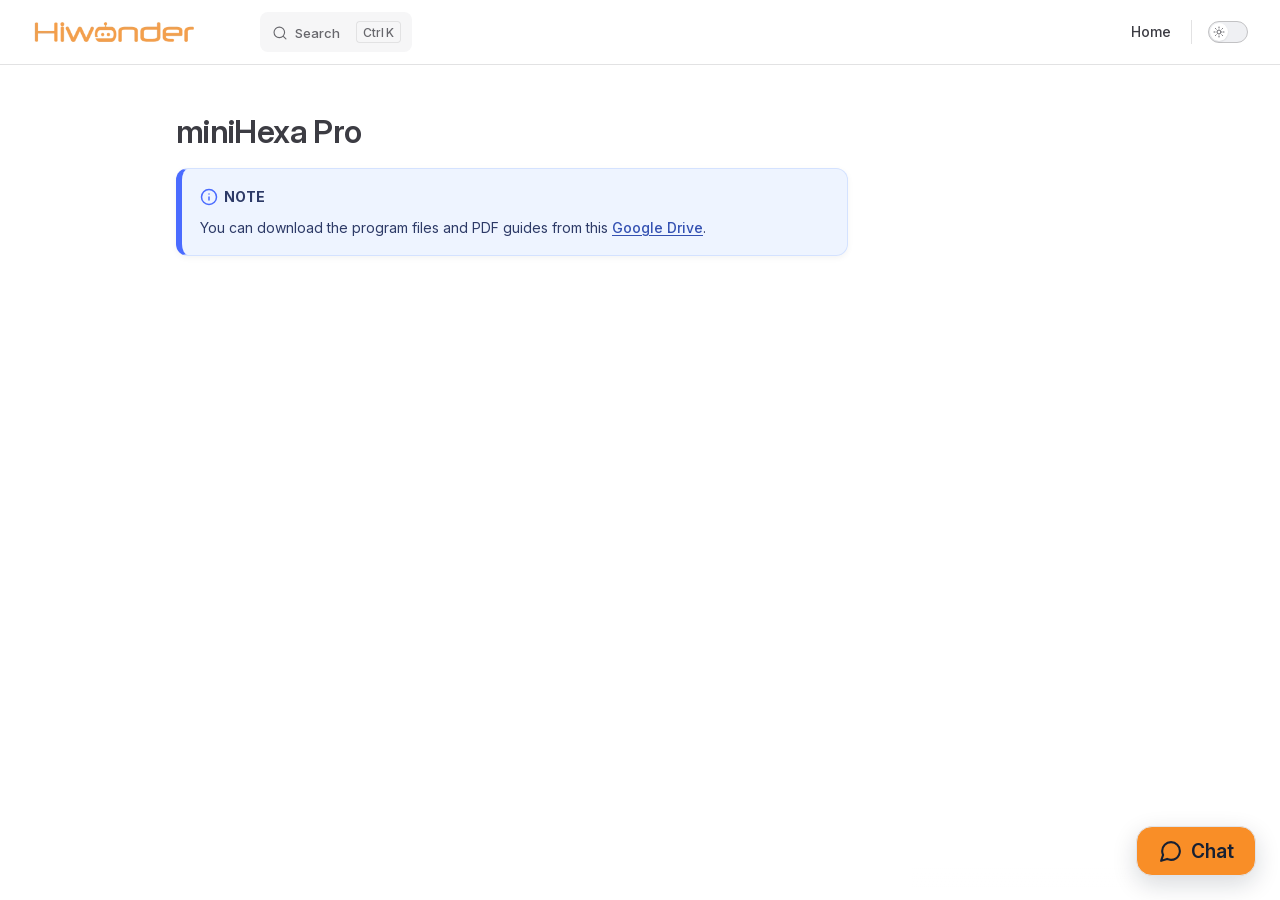
==== projects/miniHexapro/en/latest/index.html @ d7576cf0 "内容修改" ====
<!DOCTYPE html>
<html lang="en-US" dir="ltr">
  <head>
    <meta charset="utf-8">
    <meta name="viewport" content="width=device-width,initial-scale=1">
    <title>miniHexa Pro | miniHexa Pro Documentation</title>
    <meta name="description" content="miniHexa Pro documentation">
    <meta name="generator" content="VitePress v1.6.4">
    <link rel="preload stylesheet" href="/projects/miniHexapro/en/latest/assets/style.do0vppZA.css" as="style">
    <link rel="preload stylesheet" href="/projects/miniHexapro/en/latest/vp-icons.css" as="style">
    
    <script type="module" src="/projects/miniHexapro/en/latest/assets/app.fFJvxKa-.js"></script>
    <link rel="preload" href="/projects/miniHexapro/en/latest/assets/inter-roman-latin.Di8DUHzh.woff2" as="font" type="font/woff2" crossorigin="">
    <link rel="modulepreload" href="/projects/miniHexapro/en/latest/assets/chunks/theme.Csxvvr4M.js">
    <link rel="modulepreload" href="/projects/miniHexapro/en/latest/assets/chunks/framework.Bz66nvfN.js">
    <link rel="modulepreload" href="/projects/miniHexapro/en/latest/assets/index.md.Cs4oP3wc.lean.js">
    <link rel="icon" href="/projects/miniHexapro/en/latest/favicon.ico">
    <script id="check-dark-mode">(()=>{const e=localStorage.getItem("vitepress-theme-appearance")||"auto",a=window.matchMedia("(prefers-color-scheme: dark)").matches;(!e||e==="auto"?a:e==="dark")&&document.documentElement.classList.add("dark")})();</script>
    <script id="check-mac-os">document.documentElement.classList.toggle("mac",/Mac|iPhone|iPod|iPad/i.test(navigator.platform));</script>
  </head>
  <body>
    <div id="app"><!--[--><div class="Layout" data-v-5d98c3a5><!--[--><!--]--><!--[--><span tabindex="-1" data-v-0b0ada53></span><a href="#VPContent" class="VPSkipLink visually-hidden" data-v-0b0ada53>Skip to content</a><!--]--><!----><header class="VPNav" data-v-5d98c3a5 data-v-ae24b3ad><div class="VPNavBar" data-v-ae24b3ad data-v-6aa21345><div class="wrapper" data-v-6aa21345><div class="container" data-v-6aa21345><div class="title" data-v-6aa21345><div class="VPNavBarTitle" data-v-6aa21345 data-v-1168a8e4><a class="title" href="/projects/miniHexapro/en/latest/" data-v-1168a8e4><!--[--><!--]--><!--[--><img class="VPImage logo" src="/projects/miniHexapro/en/latest/e-logo.webp" alt data-v-8426fc1a><!--]--><!----><!--[--><!--]--></a></div></div><div class="content" data-v-6aa21345><div class="content-body" data-v-6aa21345><!--[--><!--]--><div class="VPNavBarSearch search" data-v-6aa21345><!--[--><!----><div id="local-search"><button type="button" class="DocSearch DocSearch-Button" aria-label="Search"><span class="DocSearch-Button-Container"><span class="vp-icon DocSearch-Search-Icon"></span><span class="DocSearch-Button-Placeholder">Search</span></span><span class="DocSearch-Button-Keys"><kbd class="DocSearch-Button-Key"></kbd><kbd class="DocSearch-Button-Key">K</kbd></span></button></div><!--]--></div><nav aria-labelledby="main-nav-aria-label" class="VPNavBarMenu menu" data-v-6aa21345 data-v-dc692963><span id="main-nav-aria-label" class="visually-hidden" data-v-dc692963> Main Navigation </span><!--[--><!--[--><a class="VPLink link vp-external-link-icon VPNavBarMenuLink" href="https://www.hiwonder.net/" target="_self" rel="noreferrer" tabindex="0" data-v-dc692963 data-v-e56f3d57><!--[--><span data-v-e56f3d57>Home</span><!--]--></a><!--]--><!--]--></nav><!----><div class="VPNavBarAppearance appearance" data-v-6aa21345 data-v-6c893767><button class="VPSwitch VPSwitchAppearance" type="button" role="switch" title aria-checked="false" data-v-6c893767 data-v-5337faa4 data-v-1d5665e3><span class="check" data-v-1d5665e3><span class="icon" data-v-1d5665e3><!--[--><span class="vpi-sun sun" data-v-5337faa4></span><span class="vpi-moon moon" data-v-5337faa4></span><!--]--></span></span></button></div><!----><div class="VPFlyout VPNavBarExtra extra" data-v-6aa21345 data-v-bb2aa2f0 data-v-cf11d7a2><button type="button" class="button" aria-haspopup="true" aria-expanded="false" aria-label="extra navigation" data-v-cf11d7a2><span class="vpi-more-horizontal icon" data-v-cf11d7a2></span></button><div class="menu" data-v-cf11d7a2><div class="VPMenu" data-v-cf11d7a2 data-v-b98bc113><!----><!--[--><!--[--><!----><div class="group" data-v-bb2aa2f0><div class="item appearance" data-v-bb2aa2f0><p class="label" data-v-bb2aa2f0>Appearance</p><div class="appearance-action" data-v-bb2aa2f0><button class="VPSwitch VPSwitchAppearance" type="button" role="switch" title aria-checked="false" data-v-bb2aa2f0 data-v-5337faa4 data-v-1d5665e3><span class="check" data-v-1d5665e3><span class="icon" data-v-1d5665e3><!--[--><span class="vpi-sun sun" data-v-5337faa4></span><span class="vpi-moon moon" data-v-5337faa4></span><!--]--></span></span></button></div></div></div><!----><!--]--><!--]--></div></div></div><!--[--><!--]--><button type="button" class="VPNavBarHamburger hamburger" aria-label="mobile navigation" aria-expanded="false" aria-controls="VPNavScreen" data-v-6aa21345 data-v-e5dd9c1c><span class="container" data-v-e5dd9c1c><span class="top" data-v-e5dd9c1c></span><span class="middle" data-v-e5dd9c1c></span><span class="bottom" data-v-e5dd9c1c></span></span></button></div></div></div></div><div class="divider" data-v-6aa21345><div class="divider-line" data-v-6aa21345></div></div></div><!----></header><div class="VPLocalNav empty fixed" data-v-5d98c3a5 data-v-a6f0e41e><div class="container" data-v-a6f0e41e><!----><div class="VPLocalNavOutlineDropdown" style="--vp-vh:0px;" data-v-a6f0e41e data-v-8a42e2b4><button data-v-8a42e2b4>Return to top</button><!----></div></div></div><!----><div class="VPContent" id="VPContent" data-v-5d98c3a5 data-v-1428d186><div class="VPDoc has-aside" data-v-1428d186 data-v-39a288b8><!--[--><!--]--><div class="container" data-v-39a288b8><div class="aside" data-v-39a288b8><div class="aside-curtain" data-v-39a288b8></div><div class="aside-container" data-v-39a288b8><div class="aside-content" data-v-39a288b8><div class="VPDocAside" data-v-39a288b8 data-v-3f215769><!--[--><!--]--><!--[--><!--]--><nav aria-labelledby="doc-outline-aria-label" class="VPDocAsideOutline" data-v-3f215769 data-v-a5bbad30><div class="content" data-v-a5bbad30><div class="outline-marker" data-v-a5bbad30></div><div aria-level="2" class="outline-title" id="doc-outline-aria-label" role="heading" data-v-a5bbad30>On this page</div><ul class="VPDocOutlineItem root" data-v-a5bbad30 data-v-b933a997><!--[--><!--]--></ul></div></nav><!--[--><!--]--><div class="spacer" data-v-3f215769></div><!--[--><!--]--><!----><!--[--><!--]--><!--[--><!--]--></div></div></div></div><div class="content" data-v-39a288b8><div class="content-container" data-v-39a288b8><!--[--><!--]--><main class="main" data-v-39a288b8><div style="position:relative;" class="vp-doc _projects_miniHexapro_en_latest_" data-v-39a288b8><div><h1 id="minihexa-pro" tabindex="-1">miniHexa Pro <a class="header-anchor" href="#minihexa-pro" aria-label="Permalink to &quot;miniHexa Pro&quot;">​</a></h1><div class="custom-block note"><p class="custom-block-title">NOTE</p><p>You can download the program files and PDF guides from this <a href="https://drive.google.com/drive/folders/1gPfiFNAGrsjizPvQwrudc8hm0m3OK6uP?usp=sharing" target="_blank" rel="noopener noreferrer">Google Drive</a>.</p></div></div></div></main><footer class="VPDocFooter" data-v-39a288b8 data-v-e257564d><!--[--><!--]--><!----><!----></footer><!--[--><!--]--></div></div></div><!--[--><!--]--></div></div><!----><!--[--><!--]--></div><!--[--><!----><!--]--><!----><div class="feedback-widget"><!----><button class="feedback-widget__trigger" type="button" aria-expanded="false" aria-label="Open feedback form"><span class="feedback-widget__icon" aria-hidden="true"><svg viewBox="0 0 24 24" focusable="false"><path d="M21 11.5a8.4 8.4 0 0 1-.9 3.8 8.5 8.5 0 0 1-7.6 4.7 8.4 8.4 0 0 1-3.8-.9L3 21l1.9-5.7A8.4 8.4 0 0 1 4 11.5 8.5 8.5 0 0 1 12.5 3 8.5 8.5 0 0 1 21 11.5Z"></path></svg></span><span>Chat</span></button></div><!--]--></div>
    <script>window.__VP_HASH_MAP__=JSON.parse("{\"docs_index.md\":\"li0yaONf\",\"index.md\":\"Cs4oP3wc\"}");window.__VP_SITE_DATA__=JSON.parse("{\"lang\":\"en-US\",\"dir\":\"ltr\",\"title\":\"miniHexa Pro Documentation\",\"description\":\"miniHexa Pro documentation\",\"base\":\"/projects/miniHexapro/en/latest/\",\"head\":[],\"router\":{\"prefetchLinks\":true},\"appearance\":true,\"themeConfig\":{\"siteTitle\":false,\"logo\":\"/e-logo.webp\",\"outline\":[2,3],\"search\":{\"provider\":\"local\",\"options\":{\"translations\":{\"button\":{\"buttonText\":\"Search\",\"buttonAriaLabel\":\"Search\"},\"modal\":{\"searchBox\":{\"resetButtonTitle\":\"Clear search query\",\"resetButtonAriaLabel\":\"Clear search query\",\"cancelButtonText\":\"Cancel\",\"cancelButtonAriaLabel\":\"Cancel\"},\"startScreen\":{\"recentSearchTitle\":\"Recent Searches\",\"noRecentSearchText\":\"No recent searches\",\"suggestedQueryTitle\":\"Suggested Queries\"},\"noResultsScreen\":{\"noResultsText\":\"No results found for\",\"suggestedQueryText\":\"You can try searching for\",\"reportMissingResultsText\":\"Have any queries?\",\"reportMissingResultsLinkText\":\"Report here\"},\"footer\":{\"selectText\":\"to select\",\"navigateText\":\"to navigate\",\"closeText\":\"to close\"}}}}},\"nav\":[{\"text\":\"Home\",\"link\":\"https://www.hiwonder.net/\",\"target\":\"_self\"}],\"sidebar\":[]},\"locales\":{},\"scrollOffset\":134,\"cleanUrls\":false}");</script>
    
  </body>
</html>
---- projects/miniHexapro/en/latest/assets/style.do0vppZA.css ----
@font-face{font-family:Inter;font-style:normal;font-weight:100 900;font-display:swap;src:url(/projects/miniHexapro/en/latest/assets/inter-roman-cyrillic-ext.BBPuwvHQ.woff2) format("woff2");unicode-range:U+0460-052F,U+1C80-1C88,U+20B4,U+2DE0-2DFF,U+A640-A69F,U+FE2E-FE2F}@font-face{font-family:Inter;font-style:normal;font-weight:100 900;font-display:swap;src:url(/projects/miniHexapro/en/latest/assets/inter-roman-cyrillic.C5lxZ8CY.woff2) format("woff2");unicode-range:U+0301,U+0400-045F,U+0490-0491,U+04B0-04B1,U+2116}@font-face{font-family:Inter;font-style:normal;font-weight:100 900;font-display:swap;src:url(/projects/miniHexapro/en/latest/assets/inter-roman-greek-ext.CqjqNYQ-.woff2) format("woff2");unicode-range:U+1F00-1FFF}@font-face{font-family:Inter;font-style:normal;font-weight:100 900;font-display:swap;src:url(/projects/miniHexapro/en/latest/assets/inter-roman-greek.BBVDIX6e.woff2) format("woff2");unicode-range:U+0370-0377,U+037A-037F,U+0384-038A,U+038C,U+038E-03A1,U+03A3-03FF}@font-face{font-family:Inter;font-style:normal;font-weight:100 900;font-display:swap;src:url(/projects/miniHexapro/en/latest/assets/inter-roman-vietnamese.BjW4sHH5.woff2) format("woff2");unicode-range:U+0102-0103,U+0110-0111,U+0128-0129,U+0168-0169,U+01A0-01A1,U+01AF-01B0,U+0300-0301,U+0303-0304,U+0308-0309,U+0323,U+0329,U+1EA0-1EF9,U+20AB}@font-face{font-family:Inter;font-style:normal;font-weight:100 900;font-display:swap;src:url(/projects/miniHexapro/en/latest/assets/inter-roman-latin-ext.4ZJIpNVo.woff2) format("woff2");unicode-range:U+0100-02AF,U+0304,U+0308,U+0329,U+1E00-1E9F,U+1EF2-1EFF,U+2020,U+20A0-20AB,U+20AD-20C0,U+2113,U+2C60-2C7F,U+A720-A7FF}@font-face{font-family:Inter;font-style:normal;font-weight:100 900;font-display:swap;src:url(/projects/miniHexapro/en/latest/assets/inter-roman-latin.Di8DUHzh.woff2) format("woff2");unicode-range:U+0000-00FF,U+0131,U+0152-0153,U+02BB-02BC,U+02C6,U+02DA,U+02DC,U+0304,U+0308,U+0329,U+2000-206F,U+2074,U+20AC,U+2122,U+2191,U+2193,U+2212,U+2215,U+FEFF,U+FFFD}@font-face{font-family:Inter;font-style:italic;font-weight:100 900;font-display:swap;src:url(/projects/miniHexapro/en/latest/assets/inter-italic-cyrillic-ext.r48I6akx.woff2) format("woff2");unicode-range:U+0460-052F,U+1C80-1C88,U+20B4,U+2DE0-2DFF,U+A640-A69F,U+FE2E-FE2F}@font-face{font-family:Inter;font-style:italic;font-weight:100 900;font-display:swap;src:url(/projects/miniHexapro/en/latest/assets/inter-italic-cyrillic.By2_1cv3.woff2) format("woff2");unicode-range:U+0301,U+0400-045F,U+0490-0491,U+04B0-04B1,U+2116}@font-face{font-family:Inter;font-style:italic;font-weight:100 900;font-display:swap;src:url(/projects/miniHexapro/en/latest/assets/inter-italic-greek-ext.1u6EdAuj.woff2) format("woff2");unicode-range:U+1F00-1FFF}@font-face{font-family:Inter;font-style:italic;font-weight:100 900;font-display:swap;src:url(/projects/miniHexapro/en/latest/assets/inter-italic-greek.DJ8dCoTZ.woff2) format("woff2");unicode-range:U+0370-0377,U+037A-037F,U+0384-038A,U+038C,U+038E-03A1,U+03A3-03FF}@font-face{font-family:Inter;font-style:italic;font-weight:100 900;font-display:swap;src:url(/projects/miniHexapro/en/latest/assets/inter-italic-vietnamese.BSbpV94h.woff2) format("woff2");unicode-range:U+0102-0103,U+0110-0111,U+0128-0129,U+0168-0169,U+01A0-01A1,U+01AF-01B0,U+0300-0301,U+0303-0304,U+0308-0309,U+0323,U+0329,U+1EA0-1EF9,U+20AB}@font-face{font-family:Inter;font-style:italic;font-weight:100 900;font-display:swap;src:url(/projects/miniHexapro/en/latest/assets/inter-italic-latin-ext.CN1xVJS-.woff2) format("woff2");unicode-range:U+0100-02AF,U+0304,U+0308,U+0329,U+1E00-1E9F,U+1EF2-1EFF,U+2020,U+20A0-20AB,U+20AD-20C0,U+2113,U+2C60-2C7F,U+A720-A7FF}@font-face{font-family:Inter;font-style:italic;font-weight:100 900;font-display:swap;src:url(/projects/miniHexapro/en/latest/assets/inter-italic-latin.C2AdPX0b.woff2) format("woff2");unicode-range:U+0000-00FF,U+0131,U+0152-0153,U+02BB-02BC,U+02C6,U+02DA,U+02DC,U+0304,U+0308,U+0329,U+2000-206F,U+2074,U+20AC,U+2122,U+2191,U+2193,U+2212,U+2215,U+FEFF,U+FFFD}@font-face{font-family:Punctuation SC;font-weight:400;src:local("PingFang SC Regular"),local("Noto Sans CJK SC"),local("Microsoft YaHei");unicode-range:U+201C,U+201D,U+2018,U+2019,U+2E3A,U+2014,U+2013,U+2026,U+00B7,U+007E,U+002F}@font-face{font-family:Punctuation SC;font-weight:500;src:local("PingFang SC Medium"),local("Noto Sans CJK SC"),local("Microsoft YaHei");unicode-range:U+201C,U+201D,U+2018,U+2019,U+2E3A,U+2014,U+2013,U+2026,U+00B7,U+007E,U+002F}@font-face{font-family:Punctuation SC;font-weight:600;src:local("PingFang SC Semibold"),local("Noto Sans CJK SC Bold"),local("Microsoft YaHei Bold");unicode-range:U+201C,U+201D,U+2018,U+2019,U+2E3A,U+2014,U+2013,U+2026,U+00B7,U+007E,U+002F}@font-face{font-family:Punctuation SC;font-weight:700;src:local("PingFang SC Semibold"),local("Noto Sans CJK SC Bold"),local("Microsoft YaHei Bold");unicode-range:U+201C,U+201D,U+2018,U+2019,U+2E3A,U+2014,U+2013,U+2026,U+00B7,U+007E,U+002F}:root{--vp-c-white: #ffffff;--vp-c-black: #000000;--vp-c-neutral: var(--vp-c-black);--vp-c-neutral-inverse: var(--vp-c-white)}.dark{--vp-c-neutral: var(--vp-c-white);--vp-c-neutral-inverse: var(--vp-c-black)}:root{--vp-c-gray-1: #dddde3;--vp-c-gray-2: #e4e4e9;--vp-c-gray-3: #ebebef;--vp-c-gray-soft: rgba(142, 150, 170, .14);--vp-c-indigo-1: #3451b2;--vp-c-indigo-2: #3a5ccc;--vp-c-indigo-3: #5672cd;--vp-c-indigo-soft: rgba(100, 108, 255, .14);--vp-c-purple-1: #6f42c1;--vp-c-purple-2: #7e4cc9;--vp-c-purple-3: #8e5cd9;--vp-c-purple-soft: rgba(159, 122, 234, .14);--vp-c-green-1: #18794e;--vp-c-green-2: #299764;--vp-c-green-3: #30a46c;--vp-c-green-soft: rgba(16, 185, 129, .14);--vp-c-yellow-1: #915930;--vp-c-yellow-2: #946300;--vp-c-yellow-3: #9f6a00;--vp-c-yellow-soft: rgba(234, 179, 8, .14);--vp-c-red-1: #b8272c;--vp-c-red-2: #d5393e;--vp-c-red-3: #e0575b;--vp-c-red-soft: rgba(244, 63, 94, .14);--vp-c-sponsor: #db2777}.dark{--vp-c-gray-1: #515c67;--vp-c-gray-2: #414853;--vp-c-gray-3: #32363f;--vp-c-gray-soft: rgba(101, 117, 133, .16);--vp-c-indigo-1: #a8b1ff;--vp-c-indigo-2: #5c73e7;--vp-c-indigo-3: #3e63dd;--vp-c-indigo-soft: rgba(100, 108, 255, .16);--vp-c-purple-1: #c8abfa;--vp-c-purple-2: #a879e6;--vp-c-purple-3: #8e5cd9;--vp-c-purple-soft: rgba(159, 122, 234, .16);--vp-c-green-1: #3dd68c;--vp-c-green-2: #30a46c;--vp-c-green-3: #298459;--vp-c-green-soft: rgba(16, 185, 129, .16);--vp-c-yellow-1: #f9b44e;--vp-c-yellow-2: #da8b17;--vp-c-yellow-3: #a46a0a;--vp-c-yellow-soft: rgba(234, 179, 8, .16);--vp-c-red-1: #f66f81;--vp-c-red-2: #f14158;--vp-c-red-3: #b62a3c;--vp-c-red-soft: rgba(244, 63, 94, .16)}:root{--vp-c-bg: #ffffff;--vp-c-bg-alt: #f6f6f7;--vp-c-bg-elv: #ffffff;--vp-c-bg-soft: #f6f6f7}.dark{--vp-c-bg: #1b1b1f;--vp-c-bg-alt: #161618;--vp-c-bg-elv: #202127;--vp-c-bg-soft: #202127}:root{--vp-c-border: #c2c2c4;--vp-c-divider: #e2e2e3;--vp-c-gutter: #e2e2e3}.dark{--vp-c-border: #3c3f44;--vp-c-divider: #2e2e32;--vp-c-gutter: #000000}:root{--vp-c-text-1: #3c3c43;--vp-c-text-2: #67676c;--vp-c-text-3: #929295}.dark{--vp-c-text-1: #dfdfd6;--vp-c-text-2: #98989f;--vp-c-text-3: #6a6a71}:root{--vp-c-default-1: var(--vp-c-gray-1);--vp-c-default-2: var(--vp-c-gray-2);--vp-c-default-3: var(--vp-c-gray-3);--vp-c-default-soft: var(--vp-c-gray-soft);--vp-c-brand-1: var(--vp-c-indigo-1);--vp-c-brand-2: var(--vp-c-indigo-2);--vp-c-brand-3: var(--vp-c-indigo-3);--vp-c-brand-soft: var(--vp-c-indigo-soft);--vp-c-brand: var(--vp-c-brand-1);--vp-c-tip-1: var(--vp-c-brand-1);--vp-c-tip-2: var(--vp-c-brand-2);--vp-c-tip-3: var(--vp-c-brand-3);--vp-c-tip-soft: var(--vp-c-brand-soft);--vp-c-note-1: var(--vp-c-brand-1);--vp-c-note-2: var(--vp-c-brand-2);--vp-c-note-3: var(--vp-c-brand-3);--vp-c-note-soft: var(--vp-c-brand-soft);--vp-c-success-1: var(--vp-c-green-1);--vp-c-success-2: var(--vp-c-green-2);--vp-c-success-3: var(--vp-c-green-3);--vp-c-success-soft: var(--vp-c-green-soft);--vp-c-important-1: var(--vp-c-purple-1);--vp-c-important-2: var(--vp-c-purple-2);--vp-c-important-3: var(--vp-c-purple-3);--vp-c-important-soft: var(--vp-c-purple-soft);--vp-c-warning-1: var(--vp-c-yellow-1);--vp-c-warning-2: var(--vp-c-yellow-2);--vp-c-warning-3: var(--vp-c-yellow-3);--vp-c-warning-soft: var(--vp-c-yellow-soft);--vp-c-danger-1: var(--vp-c-red-1);--vp-c-danger-2: var(--vp-c-red-2);--vp-c-danger-3: var(--vp-c-red-3);--vp-c-danger-soft: var(--vp-c-red-soft);--vp-c-caution-1: var(--vp-c-red-1);--vp-c-caution-2: var(--vp-c-red-2);--vp-c-caution-3: var(--vp-c-red-3);--vp-c-caution-soft: var(--vp-c-red-soft)}:root{--vp-font-family-base: "Inter", ui-sans-serif, system-ui, sans-serif, "Apple Color Emoji", "Segoe UI Emoji", "Segoe UI Symbol", "Noto Color Emoji";--vp-font-family-mono: ui-monospace, "Menlo", "Monaco", "Consolas", "Liberation Mono", "Courier New", monospace;font-optical-sizing:auto}:root:where(:lang(zh)){--vp-font-family-base: "Punctuation SC", "Inter", ui-sans-serif, system-ui, sans-serif, "Apple Color Emoji", "Segoe UI Emoji", "Segoe UI Symbol", "Noto Color Emoji"}:root{--vp-shadow-1: 0 1px 2px rgba(0, 0, 0, .04), 0 1px 2px rgba(0, 0, 0, .06);--vp-shadow-2: 0 3px 12px rgba(0, 0, 0, .07), 0 1px 4px rgba(0, 0, 0, .07);--vp-shadow-3: 0 12px 32px rgba(0, 0, 0, .1), 0 2px 6px rgba(0, 0, 0, .08);--vp-shadow-4: 0 14px 44px rgba(0, 0, 0, .12), 0 3px 9px rgba(0, 0, 0, .12);--vp-shadow-5: 0 18px 56px rgba(0, 0, 0, .16), 0 4px 12px rgba(0, 0, 0, .16)}:root{--vp-z-index-footer: 10;--vp-z-index-local-nav: 20;--vp-z-index-nav: 30;--vp-z-index-layout-top: 40;--vp-z-index-backdrop: 50;--vp-z-index-sidebar: 60}@media (min-width: 960px){:root{--vp-z-index-sidebar: 25}}:root{--vp-layout-max-width: 1440px}:root{--vp-header-anchor-symbol: "#"}:root{--vp-code-line-height: 1.7;--vp-code-font-size: .875em;--vp-code-color: var(--vp-c-brand-1);--vp-code-link-color: var(--vp-c-brand-1);--vp-code-link-hover-color: var(--vp-c-brand-2);--vp-code-bg: var(--vp-c-default-soft);--vp-code-block-color: var(--vp-c-text-2);--vp-code-block-bg: var(--vp-c-bg-alt);--vp-code-block-divider-color: var(--vp-c-gutter);--vp-code-lang-color: var(--vp-c-text-3);--vp-code-line-highlight-color: var(--vp-c-default-soft);--vp-code-line-number-color: var(--vp-c-text-3);--vp-code-line-diff-add-color: var(--vp-c-success-soft);--vp-code-line-diff-add-symbol-color: var(--vp-c-success-1);--vp-code-line-diff-remove-color: var(--vp-c-danger-soft);--vp-code-line-diff-remove-symbol-color: var(--vp-c-danger-1);--vp-code-line-warning-color: var(--vp-c-warning-soft);--vp-code-line-error-color: var(--vp-c-danger-soft);--vp-code-copy-code-border-color: var(--vp-c-divider);--vp-code-copy-code-bg: var(--vp-c-bg-soft);--vp-code-copy-code-hover-border-color: var(--vp-c-divider);--vp-code-copy-code-hover-bg: var(--vp-c-bg);--vp-code-copy-code-active-text: var(--vp-c-text-2);--vp-code-copy-copied-text-content: "Copied";--vp-code-tab-divider: var(--vp-code-block-divider-color);--vp-code-tab-text-color: var(--vp-c-text-2);--vp-code-tab-bg: var(--vp-code-block-bg);--vp-code-tab-hover-text-color: var(--vp-c-text-1);--vp-code-tab-active-text-color: var(--vp-c-text-1);--vp-code-tab-active-bar-color: var(--vp-c-brand-1)}:lang(es),:lang(pt){--vp-code-copy-copied-text-content: "Copiado"}:lang(fa){--vp-code-copy-copied-text-content: "کپی شد"}:lang(ko){--vp-code-copy-copied-text-content: "복사됨"}:lang(ru){--vp-code-copy-copied-text-content: "Скопировано"}:lang(zh){--vp-code-copy-copied-text-content: "已复制"}:root{--vp-button-brand-border: transparent;--vp-button-brand-text: var(--vp-c-white);--vp-button-brand-bg: var(--vp-c-brand-3);--vp-button-brand-hover-border: transparent;--vp-button-brand-hover-text: var(--vp-c-white);--vp-button-brand-hover-bg: var(--vp-c-brand-2);--vp-button-brand-active-border: transparent;--vp-button-brand-active-text: var(--vp-c-white);--vp-button-brand-active-bg: var(--vp-c-brand-1);--vp-button-alt-border: transparent;--vp-button-alt-text: var(--vp-c-text-1);--vp-button-alt-bg: var(--vp-c-default-3);--vp-button-alt-hover-border: transparent;--vp-button-alt-hover-text: var(--vp-c-text-1);--vp-button-alt-hover-bg: var(--vp-c-default-2);--vp-button-alt-active-border: transparent;--vp-button-alt-active-text: var(--vp-c-text-1);--vp-button-alt-active-bg: var(--vp-c-default-1);--vp-button-sponsor-border: var(--vp-c-text-2);--vp-button-sponsor-text: var(--vp-c-text-2);--vp-button-sponsor-bg: transparent;--vp-button-sponsor-hover-border: var(--vp-c-sponsor);--vp-button-sponsor-hover-text: var(--vp-c-sponsor);--vp-button-sponsor-hover-bg: transparent;--vp-button-sponsor-active-border: var(--vp-c-sponsor);--vp-button-sponsor-active-text: var(--vp-c-sponsor);--vp-button-sponsor-active-bg: transparent}:root{--vp-custom-block-font-size: 14px;--vp-custom-block-code-font-size: 13px;--vp-custom-block-info-border: transparent;--vp-custom-block-info-text: var(--vp-c-text-1);--vp-custom-block-info-bg: var(--vp-c-default-soft);--vp-custom-block-info-code-bg: var(--vp-c-default-soft);--vp-custom-block-note-border: transparent;--vp-custom-block-note-text: var(--vp-c-text-1);--vp-custom-block-note-bg: var(--vp-c-default-soft);--vp-custom-block-note-code-bg: var(--vp-c-default-soft);--vp-custom-block-tip-border: transparent;--vp-custom-block-tip-text: var(--vp-c-text-1);--vp-custom-block-tip-bg: var(--vp-c-tip-soft);--vp-custom-block-tip-code-bg: var(--vp-c-tip-soft);--vp-custom-block-important-border: transparent;--vp-custom-block-important-text: var(--vp-c-text-1);--vp-custom-block-important-bg: var(--vp-c-important-soft);--vp-custom-block-important-code-bg: var(--vp-c-important-soft);--vp-custom-block-warning-border: transparent;--vp-custom-block-warning-text: var(--vp-c-text-1);--vp-custom-block-warning-bg: var(--vp-c-warning-soft);--vp-custom-block-warning-code-bg: var(--vp-c-warning-soft);--vp-custom-block-danger-border: transparent;--vp-custom-block-danger-text: var(--vp-c-text-1);--vp-custom-block-danger-bg: var(--vp-c-danger-soft);--vp-custom-block-danger-code-bg: var(--vp-c-danger-soft);--vp-custom-block-caution-border: transparent;--vp-custom-block-caution-text: var(--vp-c-text-1);--vp-custom-block-caution-bg: var(--vp-c-caution-soft);--vp-custom-block-caution-code-bg: var(--vp-c-caution-soft);--vp-custom-block-details-border: var(--vp-custom-block-info-border);--vp-custom-block-details-text: var(--vp-custom-block-info-text);--vp-custom-block-details-bg: var(--vp-custom-block-info-bg);--vp-custom-block-details-code-bg: var(--vp-custom-block-info-code-bg)}:root{--vp-input-border-color: var(--vp-c-border);--vp-input-bg-color: var(--vp-c-bg-alt);--vp-input-switch-bg-color: var(--vp-c-default-soft)}:root{--vp-nav-height: 64px;--vp-nav-bg-color: var(--vp-c-bg);--vp-nav-screen-bg-color: var(--vp-c-bg);--vp-nav-logo-height: 24px}.hide-nav{--vp-nav-height: 0px}.hide-nav .VPSidebar{--vp-nav-height: 22px}:root{--vp-local-nav-bg-color: var(--vp-c-bg)}:root{--vp-sidebar-width: 272px;--vp-sidebar-bg-color: var(--vp-c-bg-alt)}:root{--vp-backdrop-bg-color: rgba(0, 0, 0, .6)}:root{--vp-home-hero-name-color: var(--vp-c-brand-1);--vp-home-hero-name-background: transparent;--vp-home-hero-image-background-image: none;--vp-home-hero-image-filter: none}:root{--vp-badge-info-border: transparent;--vp-badge-info-text: var(--vp-c-text-2);--vp-badge-info-bg: var(--vp-c-default-soft);--vp-badge-tip-border: transparent;--vp-badge-tip-text: var(--vp-c-tip-1);--vp-badge-tip-bg: var(--vp-c-tip-soft);--vp-badge-warning-border: transparent;--vp-badge-warning-text: var(--vp-c-warning-1);--vp-badge-warning-bg: var(--vp-c-warning-soft);--vp-badge-danger-border: transparent;--vp-badge-danger-text: var(--vp-c-danger-1);--vp-badge-danger-bg: var(--vp-c-danger-soft)}:root{--vp-carbon-ads-text-color: var(--vp-c-text-1);--vp-carbon-ads-poweredby-color: var(--vp-c-text-2);--vp-carbon-ads-bg-color: var(--vp-c-bg-soft);--vp-carbon-ads-hover-text-color: var(--vp-c-brand-1);--vp-carbon-ads-hover-poweredby-color: var(--vp-c-text-1)}:root{--vp-local-search-bg: var(--vp-c-bg);--vp-local-search-result-bg: var(--vp-c-bg);--vp-local-search-result-border: var(--vp-c-divider);--vp-local-search-result-selected-bg: var(--vp-c-bg);--vp-local-search-result-selected-border: var(--vp-c-brand-1);--vp-local-search-highlight-bg: var(--vp-c-brand-1);--vp-local-search-highlight-text: var(--vp-c-neutral-inverse)}@media (prefers-reduced-motion: reduce){*,:before,:after{animation-delay:-1ms!important;animation-duration:1ms!important;animation-iteration-count:1!important;background-attachment:initial!important;scroll-behavior:auto!important;transition-duration:0s!important;transition-delay:0s!important}}*,:before,:after{box-sizing:border-box}html{line-height:1.4;font-size:16px;-webkit-text-size-adjust:100%}html.dark{color-scheme:dark}body{margin:0;width:100%;min-width:320px;min-height:100vh;line-height:24px;font-family:var(--vp-font-family-base);font-size:16px;font-weight:400;color:var(--vp-c-text-1);background-color:var(--vp-c-bg);font-synthesis:style;text-rendering:optimizeLegibility;-webkit-font-smoothing:antialiased;-moz-osx-font-smoothing:grayscale}main{display:block}h1,h2,h3,h4,h5,h6{margin:0;line-height:24px;font-size:16px;font-weight:400}p{margin:0}strong,b{font-weight:600}a,area,button,[role=button],input,label,select,summary,textarea{touch-action:manipulation}a{color:inherit;text-decoration:inherit}ol,ul{list-style:none;margin:0;padding:0}blockquote{margin:0}pre,code,kbd,samp{font-family:var(--vp-font-family-mono)}img,svg,video,canvas,audio,iframe,embed,object{display:block}figure{margin:0}img,video{max-width:100%;height:auto}button,input,optgroup,select,textarea{border:0;padding:0;line-height:inherit;color:inherit}button{padding:0;font-family:inherit;background-color:transparent;background-image:none}button:enabled,[role=button]:enabled{cursor:pointer}button:focus,button:focus-visible{outline:1px dotted;outline:4px auto -webkit-focus-ring-color}button:focus:not(:focus-visible){outline:none!important}input:focus,textarea:focus,select:focus{outline:none}table{border-collapse:collapse}input{background-color:transparent}input:-ms-input-placeholder,textarea:-ms-input-placeholder{color:var(--vp-c-text-3)}input::-ms-input-placeholder,textarea::-ms-input-placeholder{color:var(--vp-c-text-3)}input::placeholder,textarea::placeholder{color:var(--vp-c-text-3)}input::-webkit-outer-spin-button,input::-webkit-inner-spin-button{-webkit-appearance:none;margin:0}input[type=number]{-moz-appearance:textfield}textarea{resize:vertical}select{-webkit-appearance:none}fieldset{margin:0;padding:0}h1,h2,h3,h4,h5,h6,li,p{overflow-wrap:break-word}vite-error-overlay{z-index:9999}mjx-container{overflow-x:auto}mjx-container>svg{display:inline-block;margin:auto}[class^=vpi-],[class*=" vpi-"],.vp-icon{width:1em;height:1em}[class^=vpi-].bg,[class*=" vpi-"].bg,.vp-icon.bg{background-size:100% 100%;background-color:transparent}[class^=vpi-]:not(.bg),[class*=" vpi-"]:not(.bg),.vp-icon:not(.bg){-webkit-mask:var(--icon) no-repeat;mask:var(--icon) no-repeat;-webkit-mask-size:100% 100%;mask-size:100% 100%;background-color:currentColor;color:inherit}.vpi-align-left{--icon: url("data:image/svg+xml,%3Csvg xmlns='http://www.w3.org/2000/svg' fill='none' stroke='currentColor' stroke-linecap='round' stroke-linejoin='round' stroke-width='2' viewBox='0 0 24 24'%3E%3Cpath d='M21 6H3M15 12H3M17 18H3'/%3E%3C/svg%3E")}.vpi-arrow-right,.vpi-arrow-down,.vpi-arrow-left,.vpi-arrow-up{--icon: url("data:image/svg+xml,%3Csvg xmlns='http://www.w3.org/2000/svg' fill='none' stroke='currentColor' stroke-linecap='round' stroke-linejoin='round' stroke-width='2' viewBox='0 0 24 24'%3E%3Cpath d='M5 12h14M12 5l7 7-7 7'/%3E%3C/svg%3E")}.vpi-chevron-right,.vpi-chevron-down,.vpi-chevron-left,.vpi-chevron-up{--icon: url("data:image/svg+xml,%3Csvg xmlns='http://www.w3.org/2000/svg' fill='none' stroke='currentColor' stroke-linecap='round' stroke-linejoin='round' stroke-width='2' viewBox='0 0 24 24'%3E%3Cpath d='m9 18 6-6-6-6'/%3E%3C/svg%3E")}.vpi-chevron-down,.vpi-arrow-down{transform:rotate(90deg)}.vpi-chevron-left,.vpi-arrow-left{transform:rotate(180deg)}.vpi-chevron-up,.vpi-arrow-up{transform:rotate(-90deg)}.vpi-square-pen{--icon: url("data:image/svg+xml,%3Csvg xmlns='http://www.w3.org/2000/svg' fill='none' stroke='currentColor' stroke-linecap='round' stroke-linejoin='round' stroke-width='2' viewBox='0 0 24 24'%3E%3Cpath d='M12 3H5a2 2 0 0 0-2 2v14a2 2 0 0 0 2 2h14a2 2 0 0 0 2-2v-7'/%3E%3Cpath d='M18.375 2.625a2.121 2.121 0 1 1 3 3L12 15l-4 1 1-4Z'/%3E%3C/svg%3E")}.vpi-plus{--icon: url("data:image/svg+xml,%3Csvg xmlns='http://www.w3.org/2000/svg' fill='none' stroke='currentColor' stroke-linecap='round' stroke-linejoin='round' stroke-width='2' viewBox='0 0 24 24'%3E%3Cpath d='M5 12h14M12 5v14'/%3E%3C/svg%3E")}.vpi-sun{--icon: url("data:image/svg+xml,%3Csvg xmlns='http://www.w3.org/2000/svg' fill='none' stroke='currentColor' stroke-linecap='round' stroke-linejoin='round' stroke-width='2' viewBox='0 0 24 24'%3E%3Ccircle cx='12' cy='12' r='4'/%3E%3Cpath d='M12 2v2M12 20v2M4.93 4.93l1.41 1.41M17.66 17.66l1.41 1.41M2 12h2M20 12h2M6.34 17.66l-1.41 1.41M19.07 4.93l-1.41 1.41'/%3E%3C/svg%3E")}.vpi-moon{--icon: url("data:image/svg+xml,%3Csvg xmlns='http://www.w3.org/2000/svg' fill='none' stroke='currentColor' stroke-linecap='round' stroke-linejoin='round' stroke-width='2' viewBox='0 0 24 24'%3E%3Cpath d='M12 3a6 6 0 0 0 9 9 9 9 0 1 1-9-9Z'/%3E%3C/svg%3E")}.vpi-more-horizontal{--icon: url("data:image/svg+xml,%3Csvg xmlns='http://www.w3.org/2000/svg' fill='none' stroke='currentColor' stroke-linecap='round' stroke-linejoin='round' stroke-width='2' viewBox='0 0 24 24'%3E%3Ccircle cx='12' cy='12' r='1'/%3E%3Ccircle cx='19' cy='12' r='1'/%3E%3Ccircle cx='5' cy='12' r='1'/%3E%3C/svg%3E")}.vpi-languages{--icon: url("data:image/svg+xml,%3Csvg xmlns='http://www.w3.org/2000/svg' fill='none' stroke='currentColor' stroke-linecap='round' stroke-linejoin='round' stroke-width='2' viewBox='0 0 24 24'%3E%3Cpath d='m5 8 6 6M4 14l6-6 2-3M2 5h12M7 2h1M22 22l-5-10-5 10M14 18h6'/%3E%3C/svg%3E")}.vpi-heart{--icon: url("data:image/svg+xml,%3Csvg xmlns='http://www.w3.org/2000/svg' fill='none' stroke='currentColor' stroke-linecap='round' stroke-linejoin='round' stroke-width='2' viewBox='0 0 24 24'%3E%3Cpath d='M19 14c1.49-1.46 3-3.21 3-5.5A5.5 5.5 0 0 0 16.5 3c-1.76 0-3 .5-4.5 2-1.5-1.5-2.74-2-4.5-2A5.5 5.5 0 0 0 2 8.5c0 2.3 1.5 4.05 3 5.5l7 7Z'/%3E%3C/svg%3E")}.vpi-search{--icon: url("data:image/svg+xml,%3Csvg xmlns='http://www.w3.org/2000/svg' fill='none' stroke='currentColor' stroke-linecap='round' stroke-linejoin='round' stroke-width='2' viewBox='0 0 24 24'%3E%3Ccircle cx='11' cy='11' r='8'/%3E%3Cpath d='m21 21-4.3-4.3'/%3E%3C/svg%3E")}.vpi-layout-list{--icon: url("data:image/svg+xml,%3Csvg xmlns='http://www.w3.org/2000/svg' fill='none' stroke='currentColor' stroke-linecap='round' stroke-linejoin='round' stroke-width='2' viewBox='0 0 24 24'%3E%3Crect width='7' height='7' x='3' y='3' rx='1'/%3E%3Crect width='7' height='7' x='3' y='14' rx='1'/%3E%3Cpath d='M14 4h7M14 9h7M14 15h7M14 20h7'/%3E%3C/svg%3E")}.vpi-delete{--icon: url("data:image/svg+xml,%3Csvg xmlns='http://www.w3.org/2000/svg' fill='none' stroke='currentColor' stroke-linecap='round' stroke-linejoin='round' stroke-width='2' viewBox='0 0 24 24'%3E%3Cpath d='M20 5H9l-7 7 7 7h11a2 2 0 0 0 2-2V7a2 2 0 0 0-2-2ZM18 9l-6 6M12 9l6 6'/%3E%3C/svg%3E")}.vpi-corner-down-left{--icon: url("data:image/svg+xml,%3Csvg xmlns='http://www.w3.org/2000/svg' fill='none' stroke='currentColor' stroke-linecap='round' stroke-linejoin='round' stroke-width='2' viewBox='0 0 24 24'%3E%3Cpath d='m9 10-5 5 5 5'/%3E%3Cpath d='M20 4v7a4 4 0 0 1-4 4H4'/%3E%3C/svg%3E")}:root{--vp-icon-copy: url("data:image/svg+xml,%3Csvg xmlns='http://www.w3.org/2000/svg' fill='none' stroke='rgba(128,128,128,1)' stroke-linecap='round' stroke-linejoin='round' stroke-width='2' viewBox='0 0 24 24'%3E%3Crect width='8' height='4' x='8' y='2' rx='1' ry='1'/%3E%3Cpath d='M16 4h2a2 2 0 0 1 2 2v14a2 2 0 0 1-2 2H6a2 2 0 0 1-2-2V6a2 2 0 0 1 2-2h2'/%3E%3C/svg%3E");--vp-icon-copied: url("data:image/svg+xml,%3Csvg xmlns='http://www.w3.org/2000/svg' fill='none' stroke='rgba(128,128,128,1)' stroke-linecap='round' stroke-linejoin='round' stroke-width='2' viewBox='0 0 24 24'%3E%3Crect width='8' height='4' x='8' y='2' rx='1' ry='1'/%3E%3Cpath d='M16 4h2a2 2 0 0 1 2 2v14a2 2 0 0 1-2 2H6a2 2 0 0 1-2-2V6a2 2 0 0 1 2-2h2'/%3E%3Cpath d='m9 14 2 2 4-4'/%3E%3C/svg%3E")}.visually-hidden{position:absolute;width:1px;height:1px;white-space:nowrap;clip:rect(0 0 0 0);clip-path:inset(50%);overflow:hidden}.custom-block{border:1px solid transparent;border-radius:8px;padding:16px 16px 8px;line-height:24px;font-size:var(--vp-custom-block-font-size);color:var(--vp-c-text-2)}.custom-block.info{border-color:var(--vp-custom-block-info-border);color:var(--vp-custom-block-info-text);background-color:var(--vp-custom-block-info-bg)}.custom-block.info a,.custom-block.info code{color:var(--vp-c-brand-1)}.custom-block.info a:hover,.custom-block.info a:hover>code{color:var(--vp-c-brand-2)}.custom-block.info code{background-color:var(--vp-custom-block-info-code-bg)}.custom-block.note{border-color:var(--vp-custom-block-note-border);color:var(--vp-custom-block-note-text);background-color:var(--vp-custom-block-note-bg)}.custom-block.note a,.custom-block.note code{color:var(--vp-c-brand-1)}.custom-block.note a:hover,.custom-block.note a:hover>code{color:var(--vp-c-brand-2)}.custom-block.note code{background-color:var(--vp-custom-block-note-code-bg)}.custom-block.tip{border-color:var(--vp-custom-block-tip-border);color:var(--vp-custom-block-tip-text);background-color:var(--vp-custom-block-tip-bg)}.custom-block.tip a,.custom-block.tip code{color:var(--vp-c-tip-1)}.custom-block.tip a:hover,.custom-block.tip a:hover>code{color:var(--vp-c-tip-2)}.custom-block.tip code{background-color:var(--vp-custom-block-tip-code-bg)}.custom-block.important{border-color:var(--vp-custom-block-important-border);color:var(--vp-custom-block-important-text);background-color:var(--vp-custom-block-important-bg)}.custom-block.important a,.custom-block.important code{color:var(--vp-c-important-1)}.custom-block.important a:hover,.custom-block.important a:hover>code{color:var(--vp-c-important-2)}.custom-block.important code{background-color:var(--vp-custom-block-important-code-bg)}.custom-block.warning{border-color:var(--vp-custom-block-warning-border);color:var(--vp-custom-block-warning-text);background-color:var(--vp-custom-block-warning-bg)}.custom-block.warning a,.custom-block.warning code{color:var(--vp-c-warning-1)}.custom-block.warning a:hover,.custom-block.warning a:hover>code{color:var(--vp-c-warning-2)}.custom-block.warning code{background-color:var(--vp-custom-block-warning-code-bg)}.custom-block.danger{border-color:var(--vp-custom-block-danger-border);color:var(--vp-custom-block-danger-text);background-color:var(--vp-custom-block-danger-bg)}.custom-block.danger a,.custom-block.danger code{color:var(--vp-c-danger-1)}.custom-block.danger a:hover,.custom-block.danger a:hover>code{color:var(--vp-c-danger-2)}.custom-block.danger code{background-color:var(--vp-custom-block-danger-code-bg)}.custom-block.caution{border-color:var(--vp-custom-block-caution-border);color:var(--vp-custom-block-caution-text);background-color:var(--vp-custom-block-caution-bg)}.custom-block.caution a,.custom-block.caution code{color:var(--vp-c-caution-1)}.custom-block.caution a:hover,.custom-block.caution a:hover>code{color:var(--vp-c-caution-2)}.custom-block.caution code{background-color:var(--vp-custom-block-caution-code-bg)}.custom-block.details{border-color:var(--vp-custom-block-details-border);color:var(--vp-custom-block-details-text);background-color:var(--vp-custom-block-details-bg)}.custom-block.details a{color:var(--vp-c-brand-1)}.custom-block.details a:hover,.custom-block.details a:hover>code{color:var(--vp-c-brand-2)}.custom-block.details code{background-color:var(--vp-custom-block-details-code-bg)}.custom-block-title{font-weight:600}.custom-block p+p{margin:8px 0}.custom-block.details summary{margin:0 0 8px;font-weight:700;cursor:pointer;-webkit-user-select:none;user-select:none}.custom-block.details summary+p{margin:8px 0}.custom-block a{color:inherit;font-weight:600;text-decoration:underline;text-underline-offset:2px;transition:opacity .25s}.custom-block a:hover{opacity:.75}.custom-block code{font-size:var(--vp-custom-block-code-font-size)}.custom-block.custom-block th,.custom-block.custom-block blockquote>p{font-size:var(--vp-custom-block-font-size);color:inherit}.dark .vp-code span{color:var(--shiki-dark, inherit)}html:not(.dark) .vp-code span{color:var(--shiki-light, inherit)}.vp-code-group{margin-top:16px}.vp-code-group .tabs{position:relative;display:flex;margin-right:-24px;margin-left:-24px;padding:0 12px;background-color:var(--vp-code-tab-bg);overflow-x:auto;overflow-y:hidden;box-shadow:inset 0 -1px var(--vp-code-tab-divider)}@media (min-width: 640px){.vp-code-group .tabs{margin-right:0;margin-left:0;border-radius:8px 8px 0 0}}.vp-code-group .tabs input{position:fixed;opacity:0;pointer-events:none}.vp-code-group .tabs label{position:relative;display:inline-block;border-bottom:1px solid transparent;padding:0 12px;line-height:48px;font-size:14px;font-weight:500;color:var(--vp-code-tab-text-color);white-space:nowrap;cursor:pointer;transition:color .25s}.vp-code-group .tabs label:after{position:absolute;right:8px;bottom:-1px;left:8px;z-index:1;height:2px;border-radius:2px;content:"";background-color:transparent;transition:background-color .25s}.vp-code-group label:hover{color:var(--vp-code-tab-hover-text-color)}.vp-code-group input:checked+label{color:var(--vp-code-tab-active-text-color)}.vp-code-group input:checked+label:after{background-color:var(--vp-code-tab-active-bar-color)}.vp-code-group div[class*=language-],.vp-block{display:none;margin-top:0!important;border-top-left-radius:0!important;border-top-right-radius:0!important}.vp-code-group div[class*=language-].active,.vp-block.active{display:block}.vp-block{padding:20px 24px}.vp-doc h1,.vp-doc h2,.vp-doc h3,.vp-doc h4,.vp-doc h5,.vp-doc h6{position:relative;font-weight:600;outline:none}.vp-doc h1{letter-spacing:-.02em;line-height:40px;font-size:28px}.vp-doc h2{margin:48px 0 16px;border-top:1px solid var(--vp-c-divider);padding-top:24px;letter-spacing:-.02em;line-height:32px;font-size:24px}.vp-doc h3{margin:32px 0 0;letter-spacing:-.01em;line-height:28px;font-size:20px}.vp-doc h4{margin:24px 0 0;letter-spacing:-.01em;line-height:24px;font-size:18px}.vp-doc .header-anchor{position:absolute;top:0;left:0;margin-left:-.87em;font-weight:500;-webkit-user-select:none;user-select:none;opacity:0;text-decoration:none;transition:color .25s,opacity .25s}.vp-doc .header-anchor:before{content:var(--vp-header-anchor-symbol)}.vp-doc h1:hover .header-anchor,.vp-doc h1 .header-anchor:focus,.vp-doc h2:hover .header-anchor,.vp-doc h2 .header-anchor:focus,.vp-doc h3:hover .header-anchor,.vp-doc h3 .header-anchor:focus,.vp-doc h4:hover .header-anchor,.vp-doc h4 .header-anchor:focus,.vp-doc h5:hover .header-anchor,.vp-doc h5 .header-anchor:focus,.vp-doc h6:hover .header-anchor,.vp-doc h6 .header-anchor:focus{opacity:1}@media (min-width: 768px){.vp-doc h1{letter-spacing:-.02em;line-height:40px;font-size:32px}}.vp-doc h2 .header-anchor{top:24px}.vp-doc p,.vp-doc summary{margin:16px 0}.vp-doc p{line-height:28px}.vp-doc blockquote{margin:16px 0;border-left:2px solid var(--vp-c-divider);padding-left:16px;transition:border-color .5s;color:var(--vp-c-text-2)}.vp-doc blockquote>p{margin:0;font-size:16px;transition:color .5s}.vp-doc a{font-weight:500;color:var(--vp-c-brand-1);text-decoration:underline;text-underline-offset:2px;transition:color .25s,opacity .25s}.vp-doc a:hover{color:var(--vp-c-brand-2)}.vp-doc strong{font-weight:600}.vp-doc ul,.vp-doc ol{padding-left:1.25rem;margin:16px 0}.vp-doc ul{list-style:disc}.vp-doc ol{list-style:decimal}.vp-doc li+li{margin-top:8px}.vp-doc li>ol,.vp-doc li>ul{margin:8px 0 0}.vp-doc table{display:block;border-collapse:collapse;margin:20px 0;overflow-x:auto}.vp-doc tr{background-color:var(--vp-c-bg);border-top:1px solid var(--vp-c-divider);transition:background-color .5s}.vp-doc tr:nth-child(2n){background-color:var(--vp-c-bg-soft)}.vp-doc th,.vp-doc td{border:1px solid var(--vp-c-divider);padding:8px 16px}.vp-doc th{text-align:left;font-size:14px;font-weight:600;color:var(--vp-c-text-2);background-color:var(--vp-c-bg-soft)}.vp-doc td{font-size:14px}.vp-doc hr{margin:16px 0;border:none;border-top:1px solid var(--vp-c-divider)}.vp-doc .custom-block{margin:16px 0}.vp-doc .custom-block p{margin:8px 0;line-height:24px}.vp-doc .custom-block p:first-child{margin:0}.vp-doc .custom-block div[class*=language-]{margin:8px 0;border-radius:8px}.vp-doc .custom-block div[class*=language-] code{font-weight:400;background-color:transparent}.vp-doc .custom-block .vp-code-group .tabs{margin:0;border-radius:8px 8px 0 0}.vp-doc :not(pre,h1,h2,h3,h4,h5,h6)>code{font-size:var(--vp-code-font-size);color:var(--vp-code-color)}.vp-doc :not(pre)>code{border-radius:4px;padding:3px 6px;background-color:var(--vp-code-bg);transition:color .25s,background-color .5s}.vp-doc a>code{color:var(--vp-code-link-color)}.vp-doc a:hover>code{color:var(--vp-code-link-hover-color)}.vp-doc h1>code,.vp-doc h2>code,.vp-doc h3>code,.vp-doc h4>code{font-size:.9em}.vp-doc div[class*=language-],.vp-block{position:relative;margin:16px -24px;background-color:var(--vp-code-block-bg);overflow-x:auto;transition:background-color .5s}@media (min-width: 640px){.vp-doc div[class*=language-],.vp-block{border-radius:8px;margin:16px 0}}@media (max-width: 639px){.vp-doc li div[class*=language-]{border-radius:8px 0 0 8px}}.vp-doc div[class*=language-]+div[class*=language-],.vp-doc div[class$=-api]+div[class*=language-],.vp-doc div[class*=language-]+div[class$=-api]>div[class*=language-]{margin-top:-8px}.vp-doc [class*=language-] pre,.vp-doc [class*=language-] code{direction:ltr;text-align:left;white-space:pre;word-spacing:normal;word-break:normal;word-wrap:normal;-moz-tab-size:4;-o-tab-size:4;tab-size:4;-webkit-hyphens:none;-moz-hyphens:none;-ms-hyphens:none;hyphens:none}.vp-doc [class*=language-] pre{position:relative;z-index:1;margin:0;padding:20px 0;background:transparent;overflow-x:auto}.vp-doc [class*=language-] code{display:block;padding:0 24px;width:fit-content;min-width:100%;line-height:var(--vp-code-line-height);font-size:var(--vp-code-font-size);color:var(--vp-code-block-color);transition:color .5s}.vp-doc [class*=language-] code .highlighted{background-color:var(--vp-code-line-highlight-color);transition:background-color .5s;margin:0 -24px;padding:0 24px;width:calc(100% + 48px);display:inline-block}.vp-doc [class*=language-] code .highlighted.error{background-color:var(--vp-code-line-error-color)}.vp-doc [class*=language-] code .highlighted.warning{background-color:var(--vp-code-line-warning-color)}.vp-doc [class*=language-] code .diff{transition:background-color .5s;margin:0 -24px;padding:0 24px;width:calc(100% + 48px);display:inline-block}.vp-doc [class*=language-] code .diff:before{position:absolute;left:10px}.vp-doc [class*=language-] .has-focused-lines .line:not(.has-focus){filter:blur(.095rem);opacity:.4;transition:filter .35s,opacity .35s}.vp-doc [class*=language-] .has-focused-lines .line:not(.has-focus){opacity:.7;transition:filter .35s,opacity .35s}.vp-doc [class*=language-]:hover .has-focused-lines .line:not(.has-focus){filter:blur(0);opacity:1}.vp-doc [class*=language-] code .diff.remove{background-color:var(--vp-code-line-diff-remove-color);opacity:.7}.vp-doc [class*=language-] code .diff.remove:before{content:"-";color:var(--vp-code-line-diff-remove-symbol-color)}.vp-doc [class*=language-] code .diff.add{background-color:var(--vp-code-line-diff-add-color)}.vp-doc [class*=language-] code .diff.add:before{content:"+";color:var(--vp-code-line-diff-add-symbol-color)}.vp-doc div[class*=language-].line-numbers-mode{padding-left:32px}.vp-doc .line-numbers-wrapper{position:absolute;top:0;bottom:0;left:0;z-index:3;border-right:1px solid var(--vp-code-block-divider-color);padding-top:20px;width:32px;text-align:center;font-family:var(--vp-font-family-mono);line-height:var(--vp-code-line-height);font-size:var(--vp-code-font-size);color:var(--vp-code-line-number-color);transition:border-color .5s,color .5s}.vp-doc [class*=language-]>button.copy{direction:ltr;position:absolute;top:12px;right:12px;z-index:3;border:1px solid var(--vp-code-copy-code-border-color);border-radius:4px;width:40px;height:40px;background-color:var(--vp-code-copy-code-bg);opacity:0;cursor:pointer;background-image:var(--vp-icon-copy);background-position:50%;background-size:20px;background-repeat:no-repeat;transition:border-color .25s,background-color .25s,opacity .25s}.vp-doc [class*=language-]:hover>button.copy,.vp-doc [class*=language-]>button.copy:focus{opacity:1}.vp-doc [class*=language-]>button.copy:hover,.vp-doc [class*=language-]>button.copy.copied{border-color:var(--vp-code-copy-code-hover-border-color);background-color:var(--vp-code-copy-code-hover-bg)}.vp-doc [class*=language-]>button.copy.copied,.vp-doc [class*=language-]>button.copy:hover.copied{border-radius:0 4px 4px 0;background-color:var(--vp-code-copy-code-hover-bg);background-image:var(--vp-icon-copied)}.vp-doc [class*=language-]>button.copy.copied:before,.vp-doc [class*=language-]>button.copy:hover.copied:before{position:relative;top:-1px;transform:translate(calc(-100% - 1px));display:flex;justify-content:center;align-items:center;border:1px solid var(--vp-code-copy-code-hover-border-color);border-right:0;border-radius:4px 0 0 4px;padding:0 10px;width:fit-content;height:40px;text-align:center;font-size:12px;font-weight:500;color:var(--vp-code-copy-code-active-text);background-color:var(--vp-code-copy-code-hover-bg);white-space:nowrap;content:var(--vp-code-copy-copied-text-content)}.vp-doc [class*=language-]>span.lang{position:absolute;top:2px;right:8px;z-index:2;font-size:12px;font-weight:500;-webkit-user-select:none;user-select:none;color:var(--vp-code-lang-color);transition:color .4s,opacity .4s}.vp-doc [class*=language-]:hover>button.copy+span.lang,.vp-doc [class*=language-]>button.copy:focus+span.lang{opacity:0}.vp-doc .VPTeamMembers{margin-top:24px}.vp-doc .VPTeamMembers.small.count-1 .container{margin:0!important;max-width:calc((100% - 24px)/2)!important}.vp-doc .VPTeamMembers.small.count-2 .container,.vp-doc .VPTeamMembers.small.count-3 .container{max-width:100%!important}.vp-doc .VPTeamMembers.medium.count-1 .container{margin:0!important;max-width:calc((100% - 24px)/2)!important}:is(.vp-external-link-icon,.vp-doc a[href*="://"],.vp-doc a[target=_blank]):not(:is(.no-icon,svg a,:has(img,svg))):after{display:inline-block;margin-top:-1px;margin-left:4px;width:11px;height:11px;background:currentColor;color:var(--vp-c-text-3);flex-shrink:0;--icon: url("data:image/svg+xml, %3Csvg xmlns='http://www.w3.org/2000/svg' viewBox='0 0 24 24' %3E%3Cpath d='M0 0h24v24H0V0z' fill='none' /%3E%3Cpath d='M9 5v2h6.59L4 18.59 5.41 20 17 8.41V15h2V5H9z' /%3E%3C/svg%3E");-webkit-mask-image:var(--icon);mask-image:var(--icon)}.vp-external-link-icon:after{content:""}.external-link-icon-enabled :is(.vp-doc a[href*="://"],.vp-doc a[target=_blank]):not(:is(.no-icon,svg a,:has(img,svg))):after{content:"";color:currentColor}.vp-sponsor{border-radius:16px;overflow:hidden}.vp-sponsor.aside{border-radius:12px}.vp-sponsor-section+.vp-sponsor-section{margin-top:4px}.vp-sponsor-tier{margin:0 0 4px!important;text-align:center;letter-spacing:1px!important;line-height:24px;width:100%;font-weight:600;color:var(--vp-c-text-2);background-color:var(--vp-c-bg-soft)}.vp-sponsor.normal .vp-sponsor-tier{padding:13px 0 11px;font-size:14px}.vp-sponsor.aside .vp-sponsor-tier{padding:9px 0 7px;font-size:12px}.vp-sponsor-grid+.vp-sponsor-tier{margin-top:4px}.vp-sponsor-grid{display:flex;flex-wrap:wrap;gap:4px}.vp-sponsor-grid.xmini .vp-sponsor-grid-link{height:64px}.vp-sponsor-grid.xmini .vp-sponsor-grid-image{max-width:64px;max-height:22px}.vp-sponsor-grid.mini .vp-sponsor-grid-link{height:72px}.vp-sponsor-grid.mini .vp-sponsor-grid-image{max-width:96px;max-height:24px}.vp-sponsor-grid.small .vp-sponsor-grid-link{height:96px}.vp-sponsor-grid.small .vp-sponsor-grid-image{max-width:96px;max-height:24px}.vp-sponsor-grid.medium .vp-sponsor-grid-link{height:112px}.vp-sponsor-grid.medium .vp-sponsor-grid-image{max-width:120px;max-height:36px}.vp-sponsor-grid.big .vp-sponsor-grid-link{height:184px}.vp-sponsor-grid.big .vp-sponsor-grid-image{max-width:192px;max-height:56px}.vp-sponsor-grid[data-vp-grid="2"] .vp-sponsor-grid-item{width:calc((100% - 4px)/2)}.vp-sponsor-grid[data-vp-grid="3"] .vp-sponsor-grid-item{width:calc((100% - 4px * 2) / 3)}.vp-sponsor-grid[data-vp-grid="4"] .vp-sponsor-grid-item{width:calc((100% - 12px)/4)}.vp-sponsor-grid[data-vp-grid="5"] .vp-sponsor-grid-item{width:calc((100% - 16px)/5)}.vp-sponsor-grid[data-vp-grid="6"] .vp-sponsor-grid-item{width:calc((100% - 4px * 5) / 6)}.vp-sponsor-grid-item{flex-shrink:0;width:100%;background-color:var(--vp-c-bg-soft);transition:background-color .25s}.vp-sponsor-grid-item:hover{background-color:var(--vp-c-default-soft)}.vp-sponsor-grid-item:hover .vp-sponsor-grid-image{filter:grayscale(0) invert(0)}.vp-sponsor-grid-item.empty:hover{background-color:var(--vp-c-bg-soft)}.dark .vp-sponsor-grid-item:hover{background-color:var(--vp-c-white)}.dark .vp-sponsor-grid-item.empty:hover{background-color:var(--vp-c-bg-soft)}.vp-sponsor-grid-link{display:flex}.vp-sponsor-grid-box{display:flex;justify-content:center;align-items:center;width:100%}.vp-sponsor-grid-image{max-width:100%;filter:grayscale(1);transition:filter .25s}.dark .vp-sponsor-grid-image{filter:grayscale(1) invert(1)}.VPBadge{display:inline-block;margin-left:2px;border:1px solid transparent;border-radius:12px;padding:0 10px;line-height:22px;font-size:12px;font-weight:500;transform:translateY(-2px)}.VPBadge.small{padding:0 6px;line-height:18px;font-size:10px;transform:translateY(-8px)}.VPDocFooter .VPBadge{display:none}.vp-doc h1>.VPBadge{margin-top:4px;vertical-align:top}.vp-doc h2>.VPBadge{margin-top:3px;padding:0 8px;vertical-align:top}.vp-doc h3>.VPBadge{vertical-align:middle}.vp-doc h4>.VPBadge,.vp-doc h5>.VPBadge,.vp-doc h6>.VPBadge{vertical-align:middle;line-height:18px}.VPBadge.info{border-color:var(--vp-badge-info-border);color:var(--vp-badge-info-text);background-color:var(--vp-badge-info-bg)}.VPBadge.tip{border-color:var(--vp-badge-tip-border);color:var(--vp-badge-tip-text);background-color:var(--vp-badge-tip-bg)}.VPBadge.warning{border-color:var(--vp-badge-warning-border);color:var(--vp-badge-warning-text);background-color:var(--vp-badge-warning-bg)}.VPBadge.danger{border-color:var(--vp-badge-danger-border);color:var(--vp-badge-danger-text);background-color:var(--vp-badge-danger-bg)}.VPBackdrop[data-v-c79a1216]{position:fixed;top:0;right:0;bottom:0;left:0;z-index:var(--vp-z-index-backdrop);background:var(--vp-backdrop-bg-color);transition:opacity .5s}.VPBackdrop.fade-enter-from[data-v-c79a1216],.VPBackdrop.fade-leave-to[data-v-c79a1216]{opacity:0}.VPBackdrop.fade-leave-active[data-v-c79a1216]{transition-duration:.25s}@media (min-width: 1280px){.VPBackdrop[data-v-c79a1216]{display:none}}.NotFound[data-v-d6be1790]{padding:64px 24px 96px;text-align:center}@media (min-width: 768px){.NotFound[data-v-d6be1790]{padding:96px 32px 168px}}.code[data-v-d6be1790]{line-height:64px;font-size:64px;font-weight:600}.title[data-v-d6be1790]{padding-top:12px;letter-spacing:2px;line-height:20px;font-size:20px;font-weight:700}.divider[data-v-d6be1790]{margin:24px auto 18px;width:64px;height:1px;background-color:var(--vp-c-divider)}.quote[data-v-d6be1790]{margin:0 auto;max-width:256px;font-size:14px;font-weight:500;color:var(--vp-c-text-2)}.action[data-v-d6be1790]{padding-top:20px}.link[data-v-d6be1790]{display:inline-block;border:1px solid var(--vp-c-brand-1);border-radius:16px;padding:3px 16px;font-size:14px;font-weight:500;color:var(--vp-c-brand-1);transition:border-color .25s,color .25s}.link[data-v-d6be1790]:hover{border-color:var(--vp-c-brand-2);color:var(--vp-c-brand-2)}.root[data-v-b933a997]{position:relative;z-index:1}.nested[data-v-b933a997]{padding-right:16px;padding-left:16px}.outline-link[data-v-b933a997]{display:block;line-height:32px;font-size:14px;font-weight:400;color:var(--vp-c-text-2);white-space:nowrap;overflow:hidden;text-overflow:ellipsis;transition:color .5s}.outline-link[data-v-b933a997]:hover,.outline-link.active[data-v-b933a997]{color:var(--vp-c-text-1);transition:color .25s}.outline-link.nested[data-v-b933a997]{padding-left:13px}.VPDocAsideOutline[data-v-a5bbad30]{display:none}.VPDocAsideOutline.has-outline[data-v-a5bbad30]{display:block}.content[data-v-a5bbad30]{position:relative;border-left:1px solid var(--vp-c-divider);padding-left:16px;font-size:13px;font-weight:500}.outline-marker[data-v-a5bbad30]{position:absolute;top:32px;left:-1px;z-index:0;opacity:0;width:2px;border-radius:2px;height:18px;background-color:var(--vp-c-brand-1);transition:top .25s cubic-bezier(0,1,.5,1),background-color .5s,opacity .25s}.outline-title[data-v-a5bbad30]{line-height:32px;font-size:14px;font-weight:600}.VPDocAside[data-v-3f215769]{display:flex;flex-direction:column;flex-grow:1}.spacer[data-v-3f215769]{flex-grow:1}.VPDocAside[data-v-3f215769] .spacer+.VPDocAsideSponsors,.VPDocAside[data-v-3f215769] .spacer+.VPDocAsideCarbonAds{margin-top:24px}.VPDocAside[data-v-3f215769] .VPDocAsideSponsors+.VPDocAsideCarbonAds{margin-top:16px}.VPLastUpdated[data-v-e98dd255]{line-height:24px;font-size:14px;font-weight:500;color:var(--vp-c-text-2)}@media (min-width: 640px){.VPLastUpdated[data-v-e98dd255]{line-height:32px;font-size:14px;font-weight:500}}.VPDocFooter[data-v-e257564d]{margin-top:64px}.edit-info[data-v-e257564d]{padding-bottom:18px}@media (min-width: 640px){.edit-info[data-v-e257564d]{display:flex;justify-content:space-between;align-items:center;padding-bottom:14px}}.edit-link-button[data-v-e257564d]{display:flex;align-items:center;border:0;line-height:32px;font-size:14px;font-weight:500;color:var(--vp-c-brand-1);transition:color .25s}.edit-link-button[data-v-e257564d]:hover{color:var(--vp-c-brand-2)}.edit-link-icon[data-v-e257564d]{margin-right:8px}.prev-next[data-v-e257564d]{border-top:1px solid var(--vp-c-divider);padding-top:24px;display:grid;grid-row-gap:8px}@media (min-width: 640px){.prev-next[data-v-e257564d]{grid-template-columns:repeat(2,1fr);grid-column-gap:16px}}.pager-link[data-v-e257564d]{display:block;border:1px solid var(--vp-c-divider);border-radius:8px;padding:11px 16px 13px;width:100%;height:100%;transition:border-color .25s}.pager-link[data-v-e257564d]:hover{border-color:var(--vp-c-brand-1)}.pager-link.next[data-v-e257564d]{margin-left:auto;text-align:right}.desc[data-v-e257564d]{display:block;line-height:20px;font-size:12px;font-weight:500;color:var(--vp-c-text-2)}.title[data-v-e257564d]{display:block;line-height:20px;font-size:14px;font-weight:500;color:var(--vp-c-brand-1);transition:color .25s}.VPDoc[data-v-39a288b8]{padding:32px 24px 96px;width:100%}@media (min-width: 768px){.VPDoc[data-v-39a288b8]{padding:48px 32px 128px}}@media (min-width: 960px){.VPDoc[data-v-39a288b8]{padding:48px 32px 0}.VPDoc:not(.has-sidebar) .container[data-v-39a288b8]{display:flex;justify-content:center;max-width:992px}.VPDoc:not(.has-sidebar) .content[data-v-39a288b8]{max-width:752px}}@media (min-width: 1280px){.VPDoc .container[data-v-39a288b8]{display:flex;justify-content:center}.VPDoc .aside[data-v-39a288b8]{display:block}}@media (min-width: 1440px){.VPDoc:not(.has-sidebar) .content[data-v-39a288b8]{max-width:784px}.VPDoc:not(.has-sidebar) .container[data-v-39a288b8]{max-width:1104px}}.container[data-v-39a288b8]{margin:0 auto;width:100%}.aside[data-v-39a288b8]{position:relative;display:none;order:2;flex-grow:1;padding-left:32px;width:100%;max-width:256px}.left-aside[data-v-39a288b8]{order:1;padding-left:unset;padding-right:32px}.aside-container[data-v-39a288b8]{position:fixed;top:0;padding-top:calc(var(--vp-nav-height) + var(--vp-layout-top-height, 0px) + var(--vp-doc-top-height, 0px) + 48px);width:224px;height:100vh;overflow-x:hidden;overflow-y:auto;scrollbar-width:none}.aside-container[data-v-39a288b8]::-webkit-scrollbar{display:none}.aside-curtain[data-v-39a288b8]{position:fixed;bottom:0;z-index:10;width:224px;height:32px;background:linear-gradient(transparent,var(--vp-c-bg) 70%)}.aside-content[data-v-39a288b8]{display:flex;flex-direction:column;min-height:calc(100vh - (var(--vp-nav-height) + var(--vp-layout-top-height, 0px) + 48px));padding-bottom:32px}.content[data-v-39a288b8]{position:relative;margin:0 auto;width:100%}@media (min-width: 960px){.content[data-v-39a288b8]{padding:0 32px 128px}}@media (min-width: 1280px){.content[data-v-39a288b8]{order:1;margin:0;min-width:640px}}.content-container[data-v-39a288b8]{margin:0 auto}.VPDoc.has-aside .content-container[data-v-39a288b8]{max-width:688px}.VPButton[data-v-fa7799d5]{display:inline-block;border:1px solid transparent;text-align:center;font-weight:600;white-space:nowrap;transition:color .25s,border-color .25s,background-color .25s}.VPButton[data-v-fa7799d5]:active{transition:color .1s,border-color .1s,background-color .1s}.VPButton.medium[data-v-fa7799d5]{border-radius:20px;padding:0 20px;line-height:38px;font-size:14px}.VPButton.big[data-v-fa7799d5]{border-radius:24px;padding:0 24px;line-height:46px;font-size:16px}.VPButton.brand[data-v-fa7799d5]{border-color:var(--vp-button-brand-border);color:var(--vp-button-brand-text);background-color:var(--vp-button-brand-bg)}.VPButton.brand[data-v-fa7799d5]:hover{border-color:var(--vp-button-brand-hover-border);color:var(--vp-button-brand-hover-text);background-color:var(--vp-button-brand-hover-bg)}.VPButton.brand[data-v-fa7799d5]:active{border-color:var(--vp-button-brand-active-border);color:var(--vp-button-brand-active-text);background-color:var(--vp-button-brand-active-bg)}.VPButton.alt[data-v-fa7799d5]{border-color:var(--vp-button-alt-border);color:var(--vp-button-alt-text);background-color:var(--vp-button-alt-bg)}.VPButton.alt[data-v-fa7799d5]:hover{border-color:var(--vp-button-alt-hover-border);color:var(--vp-button-alt-hover-text);background-color:var(--vp-button-alt-hover-bg)}.VPButton.alt[data-v-fa7799d5]:active{border-color:var(--vp-button-alt-active-border);color:var(--vp-button-alt-active-text);background-color:var(--vp-button-alt-active-bg)}.VPButton.sponsor[data-v-fa7799d5]{border-color:var(--vp-button-sponsor-border);color:var(--vp-button-sponsor-text);background-color:var(--vp-button-sponsor-bg)}.VPButton.sponsor[data-v-fa7799d5]:hover{border-color:var(--vp-button-sponsor-hover-border);color:var(--vp-button-sponsor-hover-text);background-color:var(--vp-button-sponsor-hover-bg)}.VPButton.sponsor[data-v-fa7799d5]:active{border-color:var(--vp-button-sponsor-active-border);color:var(--vp-button-sponsor-active-text);background-color:var(--vp-button-sponsor-active-bg)}html:not(.dark) .VPImage.dark[data-v-8426fc1a]{display:none}.dark .VPImage.light[data-v-8426fc1a]{display:none}.VPHero[data-v-4f9c455b]{margin-top:calc((var(--vp-nav-height) + var(--vp-layout-top-height, 0px)) * -1);padding:calc(var(--vp-nav-height) + var(--vp-layout-top-height, 0px) + 48px) 24px 48px}@media (min-width: 640px){.VPHero[data-v-4f9c455b]{padding:calc(var(--vp-nav-height) + var(--vp-layout-top-height, 0px) + 80px) 48px 64px}}@media (min-width: 960px){.VPHero[data-v-4f9c455b]{padding:calc(var(--vp-nav-height) + var(--vp-layout-top-height, 0px) + 80px) 64px 64px}}.container[data-v-4f9c455b]{display:flex;flex-direction:column;margin:0 auto;max-width:1152px}@media (min-width: 960px){.container[data-v-4f9c455b]{flex-direction:row}}.main[data-v-4f9c455b]{position:relative;z-index:10;order:2;flex-grow:1;flex-shrink:0}.VPHero.has-image .container[data-v-4f9c455b]{text-align:center}@media (min-width: 960px){.VPHero.has-image .container[data-v-4f9c455b]{text-align:left}}@media (min-width: 960px){.main[data-v-4f9c455b]{order:1;width:calc((100% / 3) * 2)}.VPHero.has-image .main[data-v-4f9c455b]{max-width:592px}}.heading[data-v-4f9c455b]{display:flex;flex-direction:column}.name[data-v-4f9c455b],.text[data-v-4f9c455b]{width:fit-content;max-width:392px;letter-spacing:-.4px;line-height:40px;font-size:32px;font-weight:700;white-space:pre-wrap}.VPHero.has-image .name[data-v-4f9c455b],.VPHero.has-image .text[data-v-4f9c455b]{margin:0 auto}.name[data-v-4f9c455b]{color:var(--vp-home-hero-name-color)}.clip[data-v-4f9c455b]{background:var(--vp-home-hero-name-background);-webkit-background-clip:text;background-clip:text;-webkit-text-fill-color:var(--vp-home-hero-name-color)}@media (min-width: 640px){.name[data-v-4f9c455b],.text[data-v-4f9c455b]{max-width:576px;line-height:56px;font-size:48px}}@media (min-width: 960px){.name[data-v-4f9c455b],.text[data-v-4f9c455b]{line-height:64px;font-size:56px}.VPHero.has-image .name[data-v-4f9c455b],.VPHero.has-image .text[data-v-4f9c455b]{margin:0}}.tagline[data-v-4f9c455b]{padding-top:8px;max-width:392px;line-height:28px;font-size:18px;font-weight:500;white-space:pre-wrap;color:var(--vp-c-text-2)}.VPHero.has-image .tagline[data-v-4f9c455b]{margin:0 auto}@media (min-width: 640px){.tagline[data-v-4f9c455b]{padding-top:12px;max-width:576px;line-height:32px;font-size:20px}}@media (min-width: 960px){.tagline[data-v-4f9c455b]{line-height:36px;font-size:24px}.VPHero.has-image .tagline[data-v-4f9c455b]{margin:0}}.actions[data-v-4f9c455b]{display:flex;flex-wrap:wrap;margin:-6px;padding-top:24px}.VPHero.has-image .actions[data-v-4f9c455b]{justify-content:center}@media (min-width: 640px){.actions[data-v-4f9c455b]{padding-top:32px}}@media (min-width: 960px){.VPHero.has-image .actions[data-v-4f9c455b]{justify-content:flex-start}}.action[data-v-4f9c455b]{flex-shrink:0;padding:6px}.image[data-v-4f9c455b]{order:1;margin:-76px -24px -48px}@media (min-width: 640px){.image[data-v-4f9c455b]{margin:-108px -24px -48px}}@media (min-width: 960px){.image[data-v-4f9c455b]{flex-grow:1;order:2;margin:0;min-height:100%}}.image-container[data-v-4f9c455b]{position:relative;margin:0 auto;width:320px;height:320px}@media (min-width: 640px){.image-container[data-v-4f9c455b]{width:392px;height:392px}}@media (min-width: 960px){.image-container[data-v-4f9c455b]{display:flex;justify-content:center;align-items:center;width:100%;height:100%;transform:translate(-32px,-32px)}}.image-bg[data-v-4f9c455b]{position:absolute;top:50%;left:50%;border-radius:50%;width:192px;height:192px;background-image:var(--vp-home-hero-image-background-image);filter:var(--vp-home-hero-image-filter);transform:translate(-50%,-50%)}@media (min-width: 640px){.image-bg[data-v-4f9c455b]{width:256px;height:256px}}@media (min-width: 960px){.image-bg[data-v-4f9c455b]{width:320px;height:320px}}[data-v-4f9c455b] .image-src{position:absolute;top:50%;left:50%;max-width:192px;max-height:192px;transform:translate(-50%,-50%)}@media (min-width: 640px){[data-v-4f9c455b] .image-src{max-width:256px;max-height:256px}}@media (min-width: 960px){[data-v-4f9c455b] .image-src{max-width:320px;max-height:320px}}.VPFeature[data-v-a3976bdc]{display:block;border:1px solid var(--vp-c-bg-soft);border-radius:12px;height:100%;background-color:var(--vp-c-bg-soft);transition:border-color .25s,background-color .25s}.VPFeature.link[data-v-a3976bdc]:hover{border-color:var(--vp-c-brand-1)}.box[data-v-a3976bdc]{display:flex;flex-direction:column;padding:24px;height:100%}.box[data-v-a3976bdc]>.VPImage{margin-bottom:20px}.icon[data-v-a3976bdc]{display:flex;justify-content:center;align-items:center;margin-bottom:20px;border-radius:6px;background-color:var(--vp-c-default-soft);width:48px;height:48px;font-size:24px;transition:background-color .25s}.title[data-v-a3976bdc]{line-height:24px;font-size:16px;font-weight:600}.details[data-v-a3976bdc]{flex-grow:1;padding-top:8px;line-height:24px;font-size:14px;font-weight:500;color:var(--vp-c-text-2)}.link-text[data-v-a3976bdc]{padding-top:8px}.link-text-value[data-v-a3976bdc]{display:flex;align-items:center;font-size:14px;font-weight:500;color:var(--vp-c-brand-1)}.link-text-icon[data-v-a3976bdc]{margin-left:6px}.VPFeatures[data-v-a6181336]{position:relative;padding:0 24px}@media (min-width: 640px){.VPFeatures[data-v-a6181336]{padding:0 48px}}@media (min-width: 960px){.VPFeatures[data-v-a6181336]{padding:0 64px}}.container[data-v-a6181336]{margin:0 auto;max-width:1152px}.items[data-v-a6181336]{display:flex;flex-wrap:wrap;margin:-8px}.item[data-v-a6181336]{padding:8px;width:100%}@media (min-width: 640px){.item.grid-2[data-v-a6181336],.item.grid-4[data-v-a6181336],.item.grid-6[data-v-a6181336]{width:50%}}@media (min-width: 768px){.item.grid-2[data-v-a6181336],.item.grid-4[data-v-a6181336]{width:50%}.item.grid-3[data-v-a6181336],.item.grid-6[data-v-a6181336]{width:calc(100% / 3)}}@media (min-width: 960px){.item.grid-4[data-v-a6181336]{width:25%}}.container[data-v-8e2d4988]{margin:auto;width:100%;max-width:1280px;padding:0 24px}@media (min-width: 640px){.container[data-v-8e2d4988]{padding:0 48px}}@media (min-width: 960px){.container[data-v-8e2d4988]{width:100%;padding:0 64px}}.vp-doc[data-v-8e2d4988] .VPHomeSponsors,.vp-doc[data-v-8e2d4988] .VPTeamPage{margin-left:var(--vp-offset, calc(50% - 50vw) );margin-right:var(--vp-offset, calc(50% - 50vw) )}.vp-doc[data-v-8e2d4988] .VPHomeSponsors h2{border-top:none;letter-spacing:normal}.vp-doc[data-v-8e2d4988] .VPHomeSponsors a,.vp-doc[data-v-8e2d4988] .VPTeamPage a{text-decoration:none}.VPHome[data-v-8b561e3d]{margin-bottom:96px}@media (min-width: 768px){.VPHome[data-v-8b561e3d]{margin-bottom:128px}}.VPContent[data-v-1428d186]{flex-grow:1;flex-shrink:0;margin:var(--vp-layout-top-height, 0px) auto 0;width:100%}.VPContent.is-home[data-v-1428d186]{width:100%;max-width:100%}.VPContent.has-sidebar[data-v-1428d186]{margin:0}@media (min-width: 960px){.VPContent[data-v-1428d186]{padding-top:var(--vp-nav-height)}.VPContent.has-sidebar[data-v-1428d186]{margin:var(--vp-layout-top-height, 0px) 0 0;padding-left:var(--vp-sidebar-width)}}@media (min-width: 1440px){.VPContent.has-sidebar[data-v-1428d186]{padding-right:calc((100vw - var(--vp-layout-max-width)) / 2);padding-left:calc((100vw - var(--vp-layout-max-width)) / 2 + var(--vp-sidebar-width))}}.VPFooter[data-v-e315a0ad]{position:relative;z-index:var(--vp-z-index-footer);border-top:1px solid var(--vp-c-gutter);padding:32px 24px;background-color:var(--vp-c-bg)}.VPFooter.has-sidebar[data-v-e315a0ad]{display:none}.VPFooter[data-v-e315a0ad] a{text-decoration-line:underline;text-underline-offset:2px;transition:color .25s}.VPFooter[data-v-e315a0ad] a:hover{color:var(--vp-c-text-1)}@media (min-width: 768px){.VPFooter[data-v-e315a0ad]{padding:32px}}.container[data-v-e315a0ad]{margin:0 auto;max-width:var(--vp-layout-max-width);text-align:center}.message[data-v-e315a0ad],.copyright[data-v-e315a0ad]{line-height:24px;font-size:14px;font-weight:500;color:var(--vp-c-text-2)}.VPLocalNavOutlineDropdown[data-v-8a42e2b4]{padding:12px 20px 11px}@media (min-width: 960px){.VPLocalNavOutlineDropdown[data-v-8a42e2b4]{padding:12px 36px 11px}}.VPLocalNavOutlineDropdown button[data-v-8a42e2b4]{display:block;font-size:12px;font-weight:500;line-height:24px;color:var(--vp-c-text-2);transition:color .5s;position:relative}.VPLocalNavOutlineDropdown button[data-v-8a42e2b4]:hover{color:var(--vp-c-text-1);transition:color .25s}.VPLocalNavOutlineDropdown button.open[data-v-8a42e2b4]{color:var(--vp-c-text-1)}.icon[data-v-8a42e2b4]{display:inline-block;vertical-align:middle;margin-left:2px;font-size:14px;transform:rotate(0);transition:transform .25s}@media (min-width: 960px){.VPLocalNavOutlineDropdown button[data-v-8a42e2b4]{font-size:14px}.icon[data-v-8a42e2b4]{font-size:16px}}.open>.icon[data-v-8a42e2b4]{transform:rotate(90deg)}.items[data-v-8a42e2b4]{position:absolute;top:40px;right:16px;left:16px;display:grid;gap:1px;border:1px solid var(--vp-c-border);border-radius:8px;background-color:var(--vp-c-gutter);max-height:calc(var(--vp-vh, 100vh) - 86px);overflow:hidden auto;box-shadow:var(--vp-shadow-3)}@media (min-width: 960px){.items[data-v-8a42e2b4]{right:auto;left:calc(var(--vp-sidebar-width) + 32px);width:320px}}.header[data-v-8a42e2b4]{background-color:var(--vp-c-bg-soft)}.top-link[data-v-8a42e2b4]{display:block;padding:0 16px;line-height:48px;font-size:14px;font-weight:500;color:var(--vp-c-brand-1)}.outline[data-v-8a42e2b4]{padding:8px 0;background-color:var(--vp-c-bg-soft)}.flyout-enter-active[data-v-8a42e2b4]{transition:all .2s ease-out}.flyout-leave-active[data-v-8a42e2b4]{transition:all .15s ease-in}.flyout-enter-from[data-v-8a42e2b4],.flyout-leave-to[data-v-8a42e2b4]{opacity:0;transform:translateY(-16px)}.VPLocalNav[data-v-a6f0e41e]{position:sticky;top:0;left:0;z-index:var(--vp-z-index-local-nav);border-bottom:1px solid var(--vp-c-gutter);padding-top:var(--vp-layout-top-height, 0px);width:100%;background-color:var(--vp-local-nav-bg-color)}.VPLocalNav.fixed[data-v-a6f0e41e]{position:fixed}@media (min-width: 960px){.VPLocalNav[data-v-a6f0e41e]{top:var(--vp-nav-height)}.VPLocalNav.has-sidebar[data-v-a6f0e41e]{padding-left:var(--vp-sidebar-width)}.VPLocalNav.empty[data-v-a6f0e41e]{display:none}}@media (min-width: 1280px){.VPLocalNav[data-v-a6f0e41e]{display:none}}@media (min-width: 1440px){.VPLocalNav.has-sidebar[data-v-a6f0e41e]{padding-left:calc((100vw - var(--vp-layout-max-width)) / 2 + var(--vp-sidebar-width))}}.container[data-v-a6f0e41e]{display:flex;justify-content:space-between;align-items:center}.menu[data-v-a6f0e41e]{display:flex;align-items:center;padding:12px 24px 11px;line-height:24px;font-size:12px;font-weight:500;color:var(--vp-c-text-2);transition:color .5s}.menu[data-v-a6f0e41e]:hover{color:var(--vp-c-text-1);transition:color .25s}@media (min-width: 768px){.menu[data-v-a6f0e41e]{padding:0 32px}}@media (min-width: 960px){.menu[data-v-a6f0e41e]{display:none}}.menu-icon[data-v-a6f0e41e]{margin-right:8px;font-size:14px}.VPOutlineDropdown[data-v-a6f0e41e]{padding:12px 24px 11px}@media (min-width: 768px){.VPOutlineDropdown[data-v-a6f0e41e]{padding:12px 32px 11px}}.VPSwitch[data-v-1d5665e3]{position:relative;border-radius:11px;display:block;width:40px;height:22px;flex-shrink:0;border:1px solid var(--vp-input-border-color);background-color:var(--vp-input-switch-bg-color);transition:border-color .25s!important}.VPSwitch[data-v-1d5665e3]:hover{border-color:var(--vp-c-brand-1)}.check[data-v-1d5665e3]{position:absolute;top:1px;left:1px;width:18px;height:18px;border-radius:50%;background-color:var(--vp-c-neutral-inverse);box-shadow:var(--vp-shadow-1);transition:transform .25s!important}.icon[data-v-1d5665e3]{position:relative;display:block;width:18px;height:18px;border-radius:50%;overflow:hidden}.icon[data-v-1d5665e3] [class^=vpi-]{position:absolute;top:3px;left:3px;width:12px;height:12px;color:var(--vp-c-text-2)}.dark .icon[data-v-1d5665e3] [class^=vpi-]{color:var(--vp-c-text-1);transition:opacity .25s!important}.sun[data-v-5337faa4]{opacity:1}.moon[data-v-5337faa4],.dark .sun[data-v-5337faa4]{opacity:0}.dark .moon[data-v-5337faa4]{opacity:1}.dark .VPSwitchAppearance[data-v-5337faa4] .check{transform:translate(18px)}.VPNavBarAppearance[data-v-6c893767]{display:none}@media (min-width: 1280px){.VPNavBarAppearance[data-v-6c893767]{display:flex;align-items:center}}.VPMenuGroup+.VPMenuLink[data-v-35975db6]{margin:12px -12px 0;border-top:1px solid var(--vp-c-divider);padding:12px 12px 0}.link[data-v-35975db6]{display:block;border-radius:6px;padding:0 12px;line-height:32px;font-size:14px;font-weight:500;color:var(--vp-c-text-1);white-space:nowrap;transition:background-color .25s,color .25s}.link[data-v-35975db6]:hover{color:var(--vp-c-brand-1);background-color:var(--vp-c-default-soft)}.link.active[data-v-35975db6]{color:var(--vp-c-brand-1)}.VPMenuGroup[data-v-69e747b5]{margin:12px -12px 0;border-top:1px solid var(--vp-c-divider);padding:12px 12px 0}.VPMenuGroup[data-v-69e747b5]:first-child{margin-top:0;border-top:0;padding-top:0}.VPMenuGroup+.VPMenuGroup[data-v-69e747b5]{margin-top:12px;border-top:1px solid var(--vp-c-divider)}.title[data-v-69e747b5]{padding:0 12px;line-height:32px;font-size:14px;font-weight:600;color:var(--vp-c-text-2);white-space:nowrap;transition:color .25s}.VPMenu[data-v-b98bc113]{border-radius:12px;padding:12px;min-width:128px;border:1px solid var(--vp-c-divider);background-color:var(--vp-c-bg-elv);box-shadow:var(--vp-shadow-3);transition:background-color .5s;max-height:calc(100vh - var(--vp-nav-height));overflow-y:auto}.VPMenu[data-v-b98bc113] .group{margin:0 -12px;padding:0 12px 12px}.VPMenu[data-v-b98bc113] .group+.group{border-top:1px solid var(--vp-c-divider);padding:11px 12px 12px}.VPMenu[data-v-b98bc113] .group:last-child{padding-bottom:0}.VPMenu[data-v-b98bc113] .group+.item{border-top:1px solid var(--vp-c-divider);padding:11px 16px 0}.VPMenu[data-v-b98bc113] .item{padding:0 16px;white-space:nowrap}.VPMenu[data-v-b98bc113] .label{flex-grow:1;line-height:28px;font-size:12px;font-weight:500;color:var(--vp-c-text-2);transition:color .5s}.VPMenu[data-v-b98bc113] .action{padding-left:24px}.VPFlyout[data-v-cf11d7a2]{position:relative}.VPFlyout[data-v-cf11d7a2]:hover{color:var(--vp-c-brand-1);transition:color .25s}.VPFlyout:hover .text[data-v-cf11d7a2]{color:var(--vp-c-text-2)}.VPFlyout:hover .icon[data-v-cf11d7a2]{fill:var(--vp-c-text-2)}.VPFlyout.active .text[data-v-cf11d7a2]{color:var(--vp-c-brand-1)}.VPFlyout.active:hover .text[data-v-cf11d7a2]{color:var(--vp-c-brand-2)}.button[aria-expanded=false]+.menu[data-v-cf11d7a2]{opacity:0;visibility:hidden;transform:translateY(0)}.VPFlyout:hover .menu[data-v-cf11d7a2],.button[aria-expanded=true]+.menu[data-v-cf11d7a2]{opacity:1;visibility:visible;transform:translateY(0)}.button[data-v-cf11d7a2]{display:flex;align-items:center;padding:0 12px;height:var(--vp-nav-height);color:var(--vp-c-text-1);transition:color .5s}.text[data-v-cf11d7a2]{display:flex;align-items:center;line-height:var(--vp-nav-height);font-size:14px;font-weight:500;color:var(--vp-c-text-1);transition:color .25s}.option-icon[data-v-cf11d7a2]{margin-right:0;font-size:16px}.text-icon[data-v-cf11d7a2]{margin-left:4px;font-size:14px}.icon[data-v-cf11d7a2]{font-size:20px;transition:fill .25s}.menu[data-v-cf11d7a2]{position:absolute;top:calc(var(--vp-nav-height) / 2 + 20px);right:0;opacity:0;visibility:hidden;transition:opacity .25s,visibility .25s,transform .25s}.VPSocialLink[data-v-bd121fe5]{display:flex;justify-content:center;align-items:center;width:36px;height:36px;color:var(--vp-c-text-2);transition:color .5s}.VPSocialLink[data-v-bd121fe5]:hover{color:var(--vp-c-text-1);transition:color .25s}.VPSocialLink[data-v-bd121fe5]>svg,.VPSocialLink[data-v-bd121fe5]>[class^=vpi-social-]{width:20px;height:20px;fill:currentColor}.VPSocialLinks[data-v-7bc22406]{display:flex;justify-content:center}.VPNavBarExtra[data-v-bb2aa2f0]{display:none;margin-right:-12px}@media (min-width: 768px){.VPNavBarExtra[data-v-bb2aa2f0]{display:block}}@media (min-width: 1280px){.VPNavBarExtra[data-v-bb2aa2f0]{display:none}}.trans-title[data-v-bb2aa2f0]{padding:0 24px 0 12px;line-height:32px;font-size:14px;font-weight:700;color:var(--vp-c-text-1)}.item.appearance[data-v-bb2aa2f0],.item.social-links[data-v-bb2aa2f0]{display:flex;align-items:center;padding:0 12px}.item.appearance[data-v-bb2aa2f0]{min-width:176px}.appearance-action[data-v-bb2aa2f0]{margin-right:-2px}.social-links-list[data-v-bb2aa2f0]{margin:-4px -8px}.VPNavBarHamburger[data-v-e5dd9c1c]{display:flex;justify-content:center;align-items:center;width:48px;height:var(--vp-nav-height)}@media (min-width: 768px){.VPNavBarHamburger[data-v-e5dd9c1c]{display:none}}.container[data-v-e5dd9c1c]{position:relative;width:16px;height:14px;overflow:hidden}.VPNavBarHamburger:hover .top[data-v-e5dd9c1c]{top:0;left:0;transform:translate(4px)}.VPNavBarHamburger:hover .middle[data-v-e5dd9c1c]{top:6px;left:0;transform:translate(0)}.VPNavBarHamburger:hover .bottom[data-v-e5dd9c1c]{top:12px;left:0;transform:translate(8px)}.VPNavBarHamburger.active .top[data-v-e5dd9c1c]{top:6px;transform:translate(0) rotate(225deg)}.VPNavBarHamburger.active .middle[data-v-e5dd9c1c]{top:6px;transform:translate(16px)}.VPNavBarHamburger.active .bottom[data-v-e5dd9c1c]{top:6px;transform:translate(0) rotate(135deg)}.VPNavBarHamburger.active:hover .top[data-v-e5dd9c1c],.VPNavBarHamburger.active:hover .middle[data-v-e5dd9c1c],.VPNavBarHamburger.active:hover .bottom[data-v-e5dd9c1c]{background-color:var(--vp-c-text-2);transition:top .25s,background-color .25s,transform .25s}.top[data-v-e5dd9c1c],.middle[data-v-e5dd9c1c],.bottom[data-v-e5dd9c1c]{position:absolute;width:16px;height:2px;background-color:var(--vp-c-text-1);transition:top .25s,background-color .5s,transform .25s}.top[data-v-e5dd9c1c]{top:0;left:0;transform:translate(0)}.middle[data-v-e5dd9c1c]{top:6px;left:0;transform:translate(8px)}.bottom[data-v-e5dd9c1c]{top:12px;left:0;transform:translate(4px)}.VPNavBarMenuLink[data-v-e56f3d57]{display:flex;align-items:center;padding:0 12px;line-height:var(--vp-nav-height);font-size:14px;font-weight:500;color:var(--vp-c-text-1);transition:color .25s}.VPNavBarMenuLink.active[data-v-e56f3d57],.VPNavBarMenuLink[data-v-e56f3d57]:hover{color:var(--vp-c-brand-1)}.VPNavBarMenu[data-v-dc692963]{display:none}@media (min-width: 768px){.VPNavBarMenu[data-v-dc692963]{display:flex}}/*! @docsearch/css 3.8.2 | MIT License | © Algolia, Inc. and contributors | https://docsearch.algolia.com */:root{--docsearch-primary-color:#5468ff;--docsearch-text-color:#1c1e21;--docsearch-spacing:12px;--docsearch-icon-stroke-width:1.4;--docsearch-highlight-color:var(--docsearch-primary-color);--docsearch-muted-color:#969faf;--docsearch-container-background:rgba(101,108,133,.8);--docsearch-logo-color:#5468ff;--docsearch-modal-width:560px;--docsearch-modal-height:600px;--docsearch-modal-background:#f5f6f7;--docsearch-modal-shadow:inset 1px 1px 0 0 hsla(0,0%,100%,.5),0 3px 8px 0 #555a64;--docsearch-searchbox-height:56px;--docsearch-searchbox-background:#ebedf0;--docsearch-searchbox-focus-background:#fff;--docsearch-searchbox-shadow:inset 0 0 0 2px var(--docsearch-primary-color);--docsearch-hit-height:56px;--docsearch-hit-color:#444950;--docsearch-hit-active-color:#fff;--docsearch-hit-background:#fff;--docsearch-hit-shadow:0 1px 3px 0 #d4d9e1;--docsearch-key-gradient:linear-gradient(-225deg,#d5dbe4,#f8f8f8);--docsearch-key-shadow:inset 0 -2px 0 0 #cdcde6,inset 0 0 1px 1px #fff,0 1px 2px 1px rgba(30,35,90,.4);--docsearch-key-pressed-shadow:inset 0 -2px 0 0 #cdcde6,inset 0 0 1px 1px #fff,0 1px 1px 0 rgba(30,35,90,.4);--docsearch-footer-height:44px;--docsearch-footer-background:#fff;--docsearch-footer-shadow:0 -1px 0 0 #e0e3e8,0 -3px 6px 0 rgba(69,98,155,.12)}html[data-theme=dark]{--docsearch-text-color:#f5f6f7;--docsearch-container-background:rgba(9,10,17,.8);--docsearch-modal-background:#15172a;--docsearch-modal-shadow:inset 1px 1px 0 0 #2c2e40,0 3px 8px 0 #000309;--docsearch-searchbox-background:#090a11;--docsearch-searchbox-focus-background:#000;--docsearch-hit-color:#bec3c9;--docsearch-hit-shadow:none;--docsearch-hit-background:#090a11;--docsearch-key-gradient:linear-gradient(-26.5deg,#565872,#31355b);--docsearch-key-shadow:inset 0 -2px 0 0 #282d55,inset 0 0 1px 1px #51577d,0 2px 2px 0 rgba(3,4,9,.3);--docsearch-key-pressed-shadow:inset 0 -2px 0 0 #282d55,inset 0 0 1px 1px #51577d,0 1px 1px 0 #0304094d;--docsearch-footer-background:#1e2136;--docsearch-footer-shadow:inset 0 1px 0 0 rgba(73,76,106,.5),0 -4px 8px 0 rgba(0,0,0,.2);--docsearch-logo-color:#fff;--docsearch-muted-color:#7f8497}.DocSearch-Button{align-items:center;background:var(--docsearch-searchbox-background);border:0;border-radius:40px;color:var(--docsearch-muted-color);cursor:pointer;display:flex;font-weight:500;height:36px;justify-content:space-between;margin:0 0 0 16px;padding:0 8px;-webkit-user-select:none;user-select:none}.DocSearch-Button:active,.DocSearch-Button:focus,.DocSearch-Button:hover{background:var(--docsearch-searchbox-focus-background);box-shadow:var(--docsearch-searchbox-shadow);color:var(--docsearch-text-color);outline:none}.DocSearch-Button-Container{align-items:center;display:flex}.DocSearch-Search-Icon{stroke-width:1.6}.DocSearch-Button .DocSearch-Search-Icon{color:var(--docsearch-text-color)}.DocSearch-Button-Placeholder{font-size:1rem;padding:0 12px 0 6px}.DocSearch-Button-Keys{display:flex;min-width:calc(40px + .8em)}.DocSearch-Button-Key{align-items:center;background:var(--docsearch-key-gradient);border:0;border-radius:3px;box-shadow:var(--docsearch-key-shadow);color:var(--docsearch-muted-color);display:flex;height:18px;justify-content:center;margin-right:.4em;padding:0 0 2px;position:relative;top:-1px;width:20px}.DocSearch-Button-Key--pressed{box-shadow:var(--docsearch-key-pressed-shadow);transform:translate3d(0,1px,0)}@media (max-width:768px){.DocSearch-Button-Keys,.DocSearch-Button-Placeholder{display:none}}.DocSearch--active{overflow:hidden!important}.DocSearch-Container,.DocSearch-Container *{box-sizing:border-box}.DocSearch-Container{background-color:var(--docsearch-container-background);height:100vh;left:0;position:fixed;top:0;width:100vw;z-index:200}.DocSearch-Container a{text-decoration:none}.DocSearch-Link{-webkit-appearance:none;-moz-appearance:none;appearance:none;background:none;border:0;color:var(--docsearch-highlight-color);cursor:pointer;font:inherit;margin:0;padding:0}.DocSearch-Modal{background:var(--docsearch-modal-background);border-radius:6px;box-shadow:var(--docsearch-modal-shadow);flex-direction:column;margin:60px auto auto;max-width:var(--docsearch-modal-width);position:relative}.DocSearch-SearchBar{display:flex;padding:var(--docsearch-spacing) var(--docsearch-spacing) 0}.DocSearch-Form{align-items:center;background:var(--docsearch-searchbox-focus-background);border-radius:4px;box-shadow:var(--docsearch-searchbox-shadow);display:flex;height:var(--docsearch-searchbox-height);margin:0;padding:0 var(--docsearch-spacing);position:relative;width:100%}.DocSearch-Input{-webkit-appearance:none;-moz-appearance:none;appearance:none;background:transparent;border:0;color:var(--docsearch-text-color);flex:1;font:inherit;font-size:1.2em;height:100%;outline:none;padding:0 0 0 8px;width:80%}.DocSearch-Input::placeholder{color:var(--docsearch-muted-color);opacity:1}.DocSearch-Input::-webkit-search-cancel-button,.DocSearch-Input::-webkit-search-decoration,.DocSearch-Input::-webkit-search-results-button,.DocSearch-Input::-webkit-search-results-decoration{display:none}.DocSearch-LoadingIndicator,.DocSearch-MagnifierLabel,.DocSearch-Reset{margin:0;padding:0}.DocSearch-MagnifierLabel,.DocSearch-Reset{align-items:center;color:var(--docsearch-highlight-color);display:flex;justify-content:center}.DocSearch-Container--Stalled .DocSearch-MagnifierLabel,.DocSearch-LoadingIndicator{display:none}.DocSearch-Container--Stalled .DocSearch-LoadingIndicator{align-items:center;color:var(--docsearch-highlight-color);display:flex;justify-content:center}@media screen and (prefers-reduced-motion:reduce){.DocSearch-Reset{animation:none;-webkit-appearance:none;-moz-appearance:none;appearance:none;background:none;border:0;border-radius:50%;color:var(--docsearch-icon-color);cursor:pointer;right:0;stroke-width:var(--docsearch-icon-stroke-width)}}.DocSearch-Reset{animation:fade-in .1s ease-in forwards;-webkit-appearance:none;-moz-appearance:none;appearance:none;background:none;border:0;border-radius:50%;color:var(--docsearch-icon-color);cursor:pointer;padding:2px;right:0;stroke-width:var(--docsearch-icon-stroke-width)}.DocSearch-Reset[hidden]{display:none}.DocSearch-Reset:hover{color:var(--docsearch-highlight-color)}.DocSearch-LoadingIndicator svg,.DocSearch-MagnifierLabel svg{height:24px;width:24px}.DocSearch-Cancel{display:none}.DocSearch-Dropdown{max-height:calc(var(--docsearch-modal-height) - var(--docsearch-searchbox-height) - var(--docsearch-spacing) - var(--docsearch-footer-height));min-height:var(--docsearch-spacing);overflow-y:auto;overflow-y:overlay;padding:0 var(--docsearch-spacing);scrollbar-color:var(--docsearch-muted-color) var(--docsearch-modal-background);scrollbar-width:thin}.DocSearch-Dropdown::-webkit-scrollbar{width:12px}.DocSearch-Dropdown::-webkit-scrollbar-track{background:transparent}.DocSearch-Dropdown::-webkit-scrollbar-thumb{background-color:var(--docsearch-muted-color);border:3px solid var(--docsearch-modal-background);border-radius:20px}.DocSearch-Dropdown ul{list-style:none;margin:0;padding:0}.DocSearch-Label{font-size:.75em;line-height:1.6em}.DocSearch-Help,.DocSearch-Label{color:var(--docsearch-muted-color)}.DocSearch-Help{font-size:.9em;margin:0;-webkit-user-select:none;user-select:none}.DocSearch-Title{font-size:1.2em}.DocSearch-Logo a{display:flex}.DocSearch-Logo svg{color:var(--docsearch-logo-color);margin-left:8px}.DocSearch-Hits:last-of-type{margin-bottom:24px}.DocSearch-Hits mark{background:none;color:var(--docsearch-highlight-color)}.DocSearch-HitsFooter{color:var(--docsearch-muted-color);display:flex;font-size:.85em;justify-content:center;margin-bottom:var(--docsearch-spacing);padding:var(--docsearch-spacing)}.DocSearch-HitsFooter a{border-bottom:1px solid;color:inherit}.DocSearch-Hit{border-radius:4px;display:flex;padding-bottom:4px;position:relative}@media screen and (prefers-reduced-motion:reduce){.DocSearch-Hit--deleting{transition:none}}.DocSearch-Hit--deleting{opacity:0;transition:all .25s linear}@media screen and (prefers-reduced-motion:reduce){.DocSearch-Hit--favoriting{transition:none}}.DocSearch-Hit--favoriting{transform:scale(0);transform-origin:top center;transition:all .25s linear;transition-delay:.25s}.DocSearch-Hit a{background:var(--docsearch-hit-background);border-radius:4px;box-shadow:var(--docsearch-hit-shadow);display:block;padding-left:var(--docsearch-spacing);width:100%}.DocSearch-Hit-source{background:var(--docsearch-modal-background);color:var(--docsearch-highlight-color);font-size:.85em;font-weight:600;line-height:32px;margin:0 -4px;padding:8px 4px 0;position:sticky;top:0;z-index:10}.DocSearch-Hit-Tree{color:var(--docsearch-muted-color);height:var(--docsearch-hit-height);opacity:.5;stroke-width:var(--docsearch-icon-stroke-width);width:24px}.DocSearch-Hit[aria-selected=true] a{background-color:var(--docsearch-highlight-color)}.DocSearch-Hit[aria-selected=true] mark{text-decoration:underline}.DocSearch-Hit-Container{align-items:center;color:var(--docsearch-hit-color);display:flex;flex-direction:row;height:var(--docsearch-hit-height);padding:0 var(--docsearch-spacing) 0 0}.DocSearch-Hit-icon{height:20px;width:20px}.DocSearch-Hit-action,.DocSearch-Hit-icon{color:var(--docsearch-muted-color);stroke-width:var(--docsearch-icon-stroke-width)}.DocSearch-Hit-action{align-items:center;display:flex;height:22px;width:22px}.DocSearch-Hit-action svg{display:block;height:18px;width:18px}.DocSearch-Hit-action+.DocSearch-Hit-action{margin-left:6px}.DocSearch-Hit-action-button{-webkit-appearance:none;-moz-appearance:none;appearance:none;background:none;border:0;border-radius:50%;color:inherit;cursor:pointer;padding:2px}svg.DocSearch-Hit-Select-Icon{display:none}.DocSearch-Hit[aria-selected=true] .DocSearch-Hit-Select-Icon{display:block}.DocSearch-Hit-action-button:focus,.DocSearch-Hit-action-button:hover{background:#0003;transition:background-color .1s ease-in}@media screen and (prefers-reduced-motion:reduce){.DocSearch-Hit-action-button:focus,.DocSearch-Hit-action-button:hover{transition:none}}.DocSearch-Hit-action-button:focus path,.DocSearch-Hit-action-button:hover path{fill:#fff}.DocSearch-Hit-content-wrapper{display:flex;flex:1 1 auto;flex-direction:column;font-weight:500;justify-content:center;line-height:1.2em;margin:0 8px;overflow-x:hidden;position:relative;text-overflow:ellipsis;white-space:nowrap;width:80%}.DocSearch-Hit-title{font-size:.9em}.DocSearch-Hit-path{color:var(--docsearch-muted-color);font-size:.75em}.DocSearch-Hit[aria-selected=true] .DocSearch-Hit-Tree,.DocSearch-Hit[aria-selected=true] .DocSearch-Hit-action,.DocSearch-Hit[aria-selected=true] .DocSearch-Hit-icon,.DocSearch-Hit[aria-selected=true] .DocSearch-Hit-path,.DocSearch-Hit[aria-selected=true] .DocSearch-Hit-text,.DocSearch-Hit[aria-selected=true] .DocSearch-Hit-title,.DocSearch-Hit[aria-selected=true] mark{color:var(--docsearch-hit-active-color)!important}@media screen and (prefers-reduced-motion:reduce){.DocSearch-Hit-action-button:focus,.DocSearch-Hit-action-button:hover{background:#0003;transition:none}}.DocSearch-ErrorScreen,.DocSearch-NoResults,.DocSearch-StartScreen{font-size:.9em;margin:0 auto;padding:36px 0;text-align:center;width:80%}.DocSearch-Screen-Icon{color:var(--docsearch-muted-color);padding-bottom:12px}.DocSearch-NoResults-Prefill-List{display:inline-block;padding-bottom:24px;text-align:left}.DocSearch-NoResults-Prefill-List ul{display:inline-block;padding:8px 0 0}.DocSearch-NoResults-Prefill-List li{list-style-position:inside;list-style-type:"» "}.DocSearch-Prefill{-webkit-appearance:none;-moz-appearance:none;appearance:none;background:none;border:0;border-radius:1em;color:var(--docsearch-highlight-color);cursor:pointer;display:inline-block;font-size:1em;font-weight:700;padding:0}.DocSearch-Prefill:focus,.DocSearch-Prefill:hover{outline:none;text-decoration:underline}.DocSearch-Footer{align-items:center;background:var(--docsearch-footer-background);border-radius:0 0 8px 8px;box-shadow:var(--docsearch-footer-shadow);display:flex;flex-direction:row-reverse;flex-shrink:0;height:var(--docsearch-footer-height);justify-content:space-between;padding:0 var(--docsearch-spacing);position:relative;-webkit-user-select:none;user-select:none;width:100%;z-index:300}.DocSearch-Commands{color:var(--docsearch-muted-color);display:flex;list-style:none;margin:0;padding:0}.DocSearch-Commands li{align-items:center;display:flex}.DocSearch-Commands li:not(:last-of-type){margin-right:.8em}.DocSearch-Commands-Key{align-items:center;background:var(--docsearch-key-gradient);border:0;border-radius:2px;box-shadow:var(--docsearch-key-shadow);color:var(--docsearch-muted-color);display:flex;height:18px;justify-content:center;margin-right:.4em;padding:0 0 1px;width:20px}.DocSearch-VisuallyHiddenForAccessibility{clip:rect(0 0 0 0);clip-path:inset(50%);height:1px;overflow:hidden;position:absolute;white-space:nowrap;width:1px}@media (max-width:768px){:root{--docsearch-spacing:10px;--docsearch-footer-height:40px}.DocSearch-Dropdown{height:100%}.DocSearch-Container{height:100vh;height:-webkit-fill-available;height:calc(var(--docsearch-vh, 1vh)*100);position:absolute}.DocSearch-Footer{border-radius:0;bottom:0;position:absolute}.DocSearch-Hit-content-wrapper{display:flex;position:relative;width:80%}.DocSearch-Modal{border-radius:0;box-shadow:none;height:100vh;height:-webkit-fill-available;height:calc(var(--docsearch-vh, 1vh)*100);margin:0;max-width:100%;width:100%}.DocSearch-Dropdown{max-height:calc(var(--docsearch-vh, 1vh)*100 - var(--docsearch-searchbox-height) - var(--docsearch-spacing) - var(--docsearch-footer-height))}.DocSearch-Cancel{-webkit-appearance:none;-moz-appearance:none;appearance:none;background:none;border:0;color:var(--docsearch-highlight-color);cursor:pointer;display:inline-block;flex:none;font:inherit;font-size:1em;font-weight:500;margin-left:var(--docsearch-spacing);outline:none;overflow:hidden;padding:0;-webkit-user-select:none;user-select:none;white-space:nowrap}.DocSearch-Commands,.DocSearch-Hit-Tree{display:none}}@keyframes fade-in{0%{opacity:0}to{opacity:1}}[class*=DocSearch]{--docsearch-primary-color: var(--vp-c-brand-1);--docsearch-highlight-color: var(--docsearch-primary-color);--docsearch-text-color: var(--vp-c-text-1);--docsearch-muted-color: var(--vp-c-text-2);--docsearch-searchbox-shadow: none;--docsearch-searchbox-background: transparent;--docsearch-searchbox-focus-background: transparent;--docsearch-key-gradient: transparent;--docsearch-key-shadow: none;--docsearch-modal-background: var(--vp-c-bg-soft);--docsearch-footer-background: var(--vp-c-bg)}.dark [class*=DocSearch]{--docsearch-modal-shadow: none;--docsearch-footer-shadow: none;--docsearch-logo-color: var(--vp-c-text-2);--docsearch-hit-background: var(--vp-c-default-soft);--docsearch-hit-color: var(--vp-c-text-2);--docsearch-hit-shadow: none}.DocSearch-Button{display:flex;justify-content:center;align-items:center;margin:0;padding:0;width:48px;height:55px;background:transparent;transition:border-color .25s}.DocSearch-Button:hover{background:transparent}.DocSearch-Button:focus{outline:1px dotted;outline:5px auto -webkit-focus-ring-color}.DocSearch-Button-Key--pressed{transform:none;box-shadow:none}.DocSearch-Button:focus:not(:focus-visible){outline:none!important}@media (min-width: 768px){.DocSearch-Button{justify-content:flex-start;border:1px solid transparent;border-radius:8px;padding:0 10px 0 12px;width:100%;height:40px;background-color:var(--vp-c-bg-alt)}.DocSearch-Button:hover{border-color:var(--vp-c-brand-1);background:var(--vp-c-bg-alt)}}.DocSearch-Button .DocSearch-Button-Container{display:flex;align-items:center}.DocSearch-Button .DocSearch-Search-Icon{position:relative;width:16px;height:16px;color:var(--vp-c-text-1);fill:currentColor;transition:color .5s}.DocSearch-Button:hover .DocSearch-Search-Icon{color:var(--vp-c-text-1)}@media (min-width: 768px){.DocSearch-Button .DocSearch-Search-Icon{top:1px;margin-right:8px;width:14px;height:14px;color:var(--vp-c-text-2)}}.DocSearch-Button .DocSearch-Button-Placeholder{display:none;margin-top:2px;padding:0 16px 0 0;font-size:13px;font-weight:500;color:var(--vp-c-text-2);transition:color .5s}.DocSearch-Button:hover .DocSearch-Button-Placeholder{color:var(--vp-c-text-1)}@media (min-width: 768px){.DocSearch-Button .DocSearch-Button-Placeholder{display:inline-block}}.DocSearch-Button .DocSearch-Button-Keys{direction:ltr;display:none;min-width:auto}@media (min-width: 768px){.DocSearch-Button .DocSearch-Button-Keys{display:flex;align-items:center}}.DocSearch-Button .DocSearch-Button-Key{display:block;margin:2px 0 0;border:1px solid var(--vp-c-divider);border-right:none;border-radius:4px 0 0 4px;padding-left:6px;min-width:0;width:auto;height:22px;line-height:22px;font-family:var(--vp-font-family-base);font-size:12px;font-weight:500;transition:color .5s,border-color .5s}.DocSearch-Button .DocSearch-Button-Key+.DocSearch-Button-Key{border-right:1px solid var(--vp-c-divider);border-left:none;border-radius:0 4px 4px 0;padding-left:2px;padding-right:6px}.DocSearch-Button .DocSearch-Button-Key:first-child{font-size:0!important}.DocSearch-Button .DocSearch-Button-Key:first-child:after{content:"Ctrl";font-size:12px;letter-spacing:normal;color:var(--docsearch-muted-color)}.mac .DocSearch-Button .DocSearch-Button-Key:first-child:after{content:"⌘"}.DocSearch-Button .DocSearch-Button-Key:first-child>*{display:none}.DocSearch-Search-Icon{--icon: url("data:image/svg+xml,%3Csvg xmlns='http://www.w3.org/2000/svg' stroke-width='1.6' viewBox='0 0 20 20'%3E%3Cpath fill='none' stroke='currentColor' stroke-linecap='round' stroke-linejoin='round' d='m14.386 14.386 4.088 4.088-4.088-4.088A7.533 7.533 0 1 1 3.733 3.733a7.533 7.533 0 0 1 10.653 10.653z'/%3E%3C/svg%3E")}.VPNavBarSearch{display:flex;align-items:center}@media (min-width: 768px){.VPNavBarSearch{flex-grow:1;padding-left:24px}}@media (min-width: 960px){.VPNavBarSearch{padding-left:32px}}.dark .DocSearch-Footer{border-top:1px solid var(--vp-c-divider)}.DocSearch-Form{border:1px solid var(--vp-c-brand-1);background-color:var(--vp-c-white)}.dark .DocSearch-Form{background-color:var(--vp-c-default-soft)}.DocSearch-Screen-Icon>svg{margin:auto}.VPNavBarSocialLinks[data-v-0394ad82]{display:none}@media (min-width: 1280px){.VPNavBarSocialLinks[data-v-0394ad82]{display:flex;align-items:center}}.title[data-v-1168a8e4]{display:flex;align-items:center;border-bottom:1px solid transparent;width:100%;height:var(--vp-nav-height);font-size:16px;font-weight:600;color:var(--vp-c-text-1);transition:opacity .25s}@media (min-width: 960px){.title[data-v-1168a8e4]{flex-shrink:0}.VPNavBarTitle.has-sidebar .title[data-v-1168a8e4]{border-bottom-color:var(--vp-c-divider)}}[data-v-1168a8e4] .logo{margin-right:8px;height:var(--vp-nav-logo-height)}.VPNavBarTranslations[data-v-88af2de4]{display:none}@media (min-width: 1280px){.VPNavBarTranslations[data-v-88af2de4]{display:flex;align-items:center}}.title[data-v-88af2de4]{padding:0 24px 0 12px;line-height:32px;font-size:14px;font-weight:700;color:var(--vp-c-text-1)}.VPNavBar[data-v-6aa21345]{position:relative;height:var(--vp-nav-height);pointer-events:none;white-space:nowrap;transition:background-color .25s}.VPNavBar.screen-open[data-v-6aa21345]{transition:none;background-color:var(--vp-nav-bg-color);border-bottom:1px solid var(--vp-c-divider)}.VPNavBar[data-v-6aa21345]:not(.home){background-color:var(--vp-nav-bg-color)}@media (min-width: 960px){.VPNavBar[data-v-6aa21345]:not(.home){background-color:transparent}.VPNavBar[data-v-6aa21345]:not(.has-sidebar):not(.home.top){background-color:var(--vp-nav-bg-color)}}.wrapper[data-v-6aa21345]{padding:0 8px 0 24px}@media (min-width: 768px){.wrapper[data-v-6aa21345]{padding:0 32px}}@media (min-width: 960px){.VPNavBar.has-sidebar .wrapper[data-v-6aa21345]{padding:0}}.container[data-v-6aa21345]{display:flex;justify-content:space-between;margin:0 auto;max-width:calc(var(--vp-layout-max-width) - 64px);height:var(--vp-nav-height);pointer-events:none}.container>.title[data-v-6aa21345],.container>.content[data-v-6aa21345]{pointer-events:none}.container[data-v-6aa21345] *{pointer-events:auto}@media (min-width: 960px){.VPNavBar.has-sidebar .container[data-v-6aa21345]{max-width:100%}}.title[data-v-6aa21345]{flex-shrink:0;height:calc(var(--vp-nav-height) - 1px);transition:background-color .5s}@media (min-width: 960px){.VPNavBar.has-sidebar .title[data-v-6aa21345]{position:absolute;top:0;left:0;z-index:2;padding:0 32px;width:var(--vp-sidebar-width);height:var(--vp-nav-height);background-color:transparent}}@media (min-width: 1440px){.VPNavBar.has-sidebar .title[data-v-6aa21345]{padding-left:max(32px,calc((100% - (var(--vp-layout-max-width) - 64px)) / 2));width:calc((100% - (var(--vp-layout-max-width) - 64px)) / 2 + var(--vp-sidebar-width) - 32px)}}.content[data-v-6aa21345]{flex-grow:1}@media (min-width: 960px){.VPNavBar.has-sidebar .content[data-v-6aa21345]{position:relative;z-index:1;padding-right:32px;padding-left:var(--vp-sidebar-width)}}@media (min-width: 1440px){.VPNavBar.has-sidebar .content[data-v-6aa21345]{padding-right:calc((100vw - var(--vp-layout-max-width)) / 2 + 32px);padding-left:calc((100vw - var(--vp-layout-max-width)) / 2 + var(--vp-sidebar-width))}}.content-body[data-v-6aa21345]{display:flex;justify-content:flex-end;align-items:center;height:var(--vp-nav-height);transition:background-color .5s}@media (min-width: 960px){.VPNavBar:not(.home.top) .content-body[data-v-6aa21345]{position:relative;background-color:var(--vp-nav-bg-color)}.VPNavBar:not(.has-sidebar):not(.home.top) .content-body[data-v-6aa21345]{background-color:transparent}}@media (max-width: 767px){.content-body[data-v-6aa21345]{column-gap:.5rem}}.menu+.translations[data-v-6aa21345]:before,.menu+.appearance[data-v-6aa21345]:before,.menu+.social-links[data-v-6aa21345]:before,.translations+.appearance[data-v-6aa21345]:before,.appearance+.social-links[data-v-6aa21345]:before{margin-right:8px;margin-left:8px;width:1px;height:24px;background-color:var(--vp-c-divider);content:""}.menu+.appearance[data-v-6aa21345]:before,.translations+.appearance[data-v-6aa21345]:before{margin-right:16px}.appearance+.social-links[data-v-6aa21345]:before{margin-left:16px}.social-links[data-v-6aa21345]{margin-right:-8px}.divider[data-v-6aa21345]{width:100%;height:1px}@media (min-width: 960px){.VPNavBar.has-sidebar .divider[data-v-6aa21345]{padding-left:var(--vp-sidebar-width)}}@media (min-width: 1440px){.VPNavBar.has-sidebar .divider[data-v-6aa21345]{padding-left:calc((100vw - var(--vp-layout-max-width)) / 2 + var(--vp-sidebar-width))}}.divider-line[data-v-6aa21345]{width:100%;height:1px;transition:background-color .5s}.VPNavBar:not(.home) .divider-line[data-v-6aa21345]{background-color:var(--vp-c-gutter)}@media (min-width: 960px){.VPNavBar:not(.home.top) .divider-line[data-v-6aa21345]{background-color:var(--vp-c-gutter)}.VPNavBar:not(.has-sidebar):not(.home.top) .divider[data-v-6aa21345]{background-color:var(--vp-c-gutter)}}.VPNavScreenAppearance[data-v-b44890b2]{display:flex;justify-content:space-between;align-items:center;border-radius:8px;padding:12px 14px 12px 16px;background-color:var(--vp-c-bg-soft)}.text[data-v-b44890b2]{line-height:24px;font-size:12px;font-weight:500;color:var(--vp-c-text-2)}.VPNavScreenMenuLink[data-v-df37e6dd]{display:block;border-bottom:1px solid var(--vp-c-divider);padding:12px 0 11px;line-height:24px;font-size:14px;font-weight:500;color:var(--vp-c-text-1);transition:border-color .25s,color .25s}.VPNavScreenMenuLink[data-v-df37e6dd]:hover{color:var(--vp-c-brand-1)}.VPNavScreenMenuGroupLink[data-v-3e9c20e4]{display:block;margin-left:12px;line-height:32px;font-size:14px;font-weight:400;color:var(--vp-c-text-1);transition:color .25s}.VPNavScreenMenuGroupLink[data-v-3e9c20e4]:hover{color:var(--vp-c-brand-1)}.VPNavScreenMenuGroupSection[data-v-8133b170]{display:block}.title[data-v-8133b170]{line-height:32px;font-size:13px;font-weight:700;color:var(--vp-c-text-2);transition:color .25s}.VPNavScreenMenuGroup[data-v-b9ab8c58]{border-bottom:1px solid var(--vp-c-divider);height:48px;overflow:hidden;transition:border-color .5s}.VPNavScreenMenuGroup .items[data-v-b9ab8c58]{visibility:hidden}.VPNavScreenMenuGroup.open .items[data-v-b9ab8c58]{visibility:visible}.VPNavScreenMenuGroup.open[data-v-b9ab8c58]{padding-bottom:10px;height:auto}.VPNavScreenMenuGroup.open .button[data-v-b9ab8c58]{padding-bottom:6px;color:var(--vp-c-brand-1)}.VPNavScreenMenuGroup.open .button-icon[data-v-b9ab8c58]{transform:rotate(45deg)}.button[data-v-b9ab8c58]{display:flex;justify-content:space-between;align-items:center;padding:12px 4px 11px 0;width:100%;line-height:24px;font-size:14px;font-weight:500;color:var(--vp-c-text-1);transition:color .25s}.button[data-v-b9ab8c58]:hover{color:var(--vp-c-brand-1)}.button-icon[data-v-b9ab8c58]{transition:transform .25s}.group[data-v-b9ab8c58]:first-child{padding-top:0}.group+.group[data-v-b9ab8c58],.group+.item[data-v-b9ab8c58]{padding-top:4px}.VPNavScreenTranslations[data-v-858fe1a4]{height:24px;overflow:hidden}.VPNavScreenTranslations.open[data-v-858fe1a4]{height:auto}.title[data-v-858fe1a4]{display:flex;align-items:center;font-size:14px;font-weight:500;color:var(--vp-c-text-1)}.icon[data-v-858fe1a4]{font-size:16px}.icon.lang[data-v-858fe1a4]{margin-right:8px}.icon.chevron[data-v-858fe1a4]{margin-left:4px}.list[data-v-858fe1a4]{padding:4px 0 0 24px}.link[data-v-858fe1a4]{line-height:32px;font-size:13px;color:var(--vp-c-text-1)}.VPNavScreen[data-v-f2779853]{position:fixed;top:calc(var(--vp-nav-height) + var(--vp-layout-top-height, 0px));right:0;bottom:0;left:0;padding:0 32px;width:100%;background-color:var(--vp-nav-screen-bg-color);overflow-y:auto;transition:background-color .25s;pointer-events:auto}.VPNavScreen.fade-enter-active[data-v-f2779853],.VPNavScreen.fade-leave-active[data-v-f2779853]{transition:opacity .25s}.VPNavScreen.fade-enter-active .container[data-v-f2779853],.VPNavScreen.fade-leave-active .container[data-v-f2779853]{transition:transform .25s ease}.VPNavScreen.fade-enter-from[data-v-f2779853],.VPNavScreen.fade-leave-to[data-v-f2779853]{opacity:0}.VPNavScreen.fade-enter-from .container[data-v-f2779853],.VPNavScreen.fade-leave-to .container[data-v-f2779853]{transform:translateY(-8px)}@media (min-width: 768px){.VPNavScreen[data-v-f2779853]{display:none}}.container[data-v-f2779853]{margin:0 auto;padding:24px 0 96px;max-width:288px}.menu+.translations[data-v-f2779853],.menu+.appearance[data-v-f2779853],.translations+.appearance[data-v-f2779853]{margin-top:24px}.menu+.social-links[data-v-f2779853]{margin-top:16px}.appearance+.social-links[data-v-f2779853]{margin-top:16px}.VPNav[data-v-ae24b3ad]{position:relative;top:var(--vp-layout-top-height, 0px);left:0;z-index:var(--vp-z-index-nav);width:100%;pointer-events:none;transition:background-color .5s}@media (min-width: 960px){.VPNav[data-v-ae24b3ad]{position:fixed}}.VPSidebarItem.level-0[data-v-b3fd67f8]{padding-bottom:24px}.VPSidebarItem.collapsed.level-0[data-v-b3fd67f8]{padding-bottom:10px}.item[data-v-b3fd67f8]{position:relative;display:flex;width:100%}.VPSidebarItem.collapsible>.item[data-v-b3fd67f8]{cursor:pointer}.indicator[data-v-b3fd67f8]{position:absolute;top:6px;bottom:6px;left:-17px;width:2px;border-radius:2px;transition:background-color .25s}.VPSidebarItem.level-2.is-active>.item>.indicator[data-v-b3fd67f8],.VPSidebarItem.level-3.is-active>.item>.indicator[data-v-b3fd67f8],.VPSidebarItem.level-4.is-active>.item>.indicator[data-v-b3fd67f8],.VPSidebarItem.level-5.is-active>.item>.indicator[data-v-b3fd67f8]{background-color:var(--vp-c-brand-1)}.link[data-v-b3fd67f8]{display:flex;align-items:center;flex-grow:1}.text[data-v-b3fd67f8]{flex-grow:1;padding:4px 0;line-height:24px;font-size:14px;transition:color .25s}.VPSidebarItem.level-0 .text[data-v-b3fd67f8]{font-weight:700;color:var(--vp-c-text-1)}.VPSidebarItem.level-1 .text[data-v-b3fd67f8],.VPSidebarItem.level-2 .text[data-v-b3fd67f8],.VPSidebarItem.level-3 .text[data-v-b3fd67f8],.VPSidebarItem.level-4 .text[data-v-b3fd67f8],.VPSidebarItem.level-5 .text[data-v-b3fd67f8]{font-weight:500;color:var(--vp-c-text-2)}.VPSidebarItem.level-0.is-link>.item>.link:hover .text[data-v-b3fd67f8],.VPSidebarItem.level-1.is-link>.item>.link:hover .text[data-v-b3fd67f8],.VPSidebarItem.level-2.is-link>.item>.link:hover .text[data-v-b3fd67f8],.VPSidebarItem.level-3.is-link>.item>.link:hover .text[data-v-b3fd67f8],.VPSidebarItem.level-4.is-link>.item>.link:hover .text[data-v-b3fd67f8],.VPSidebarItem.level-5.is-link>.item>.link:hover .text[data-v-b3fd67f8]{color:var(--vp-c-brand-1)}.VPSidebarItem.level-0.has-active>.item>.text[data-v-b3fd67f8],.VPSidebarItem.level-1.has-active>.item>.text[data-v-b3fd67f8],.VPSidebarItem.level-2.has-active>.item>.text[data-v-b3fd67f8],.VPSidebarItem.level-3.has-active>.item>.text[data-v-b3fd67f8],.VPSidebarItem.level-4.has-active>.item>.text[data-v-b3fd67f8],.VPSidebarItem.level-5.has-active>.item>.text[data-v-b3fd67f8],.VPSidebarItem.level-0.has-active>.item>.link>.text[data-v-b3fd67f8],.VPSidebarItem.level-1.has-active>.item>.link>.text[data-v-b3fd67f8],.VPSidebarItem.level-2.has-active>.item>.link>.text[data-v-b3fd67f8],.VPSidebarItem.level-3.has-active>.item>.link>.text[data-v-b3fd67f8],.VPSidebarItem.level-4.has-active>.item>.link>.text[data-v-b3fd67f8],.VPSidebarItem.level-5.has-active>.item>.link>.text[data-v-b3fd67f8]{color:var(--vp-c-text-1)}.VPSidebarItem.level-0.is-active>.item .link>.text[data-v-b3fd67f8],.VPSidebarItem.level-1.is-active>.item .link>.text[data-v-b3fd67f8],.VPSidebarItem.level-2.is-active>.item .link>.text[data-v-b3fd67f8],.VPSidebarItem.level-3.is-active>.item .link>.text[data-v-b3fd67f8],.VPSidebarItem.level-4.is-active>.item .link>.text[data-v-b3fd67f8],.VPSidebarItem.level-5.is-active>.item .link>.text[data-v-b3fd67f8]{color:var(--vp-c-brand-1)}.caret[data-v-b3fd67f8]{display:flex;justify-content:center;align-items:center;margin-right:-7px;width:32px;height:32px;color:var(--vp-c-text-3);cursor:pointer;transition:color .25s;flex-shrink:0}.item:hover .caret[data-v-b3fd67f8]{color:var(--vp-c-text-2)}.item:hover .caret[data-v-b3fd67f8]:hover{color:var(--vp-c-text-1)}.caret-icon[data-v-b3fd67f8]{font-size:18px;transform:rotate(90deg);transition:transform .25s}.VPSidebarItem.collapsed .caret-icon[data-v-b3fd67f8]{transform:rotate(0)}.VPSidebarItem.level-1 .items[data-v-b3fd67f8],.VPSidebarItem.level-2 .items[data-v-b3fd67f8],.VPSidebarItem.level-3 .items[data-v-b3fd67f8],.VPSidebarItem.level-4 .items[data-v-b3fd67f8],.VPSidebarItem.level-5 .items[data-v-b3fd67f8]{border-left:1px solid var(--vp-c-divider);padding-left:16px}.VPSidebarItem.collapsed .items[data-v-b3fd67f8]{display:none}.no-transition[data-v-c40bc020] .caret-icon{transition:none}.group+.group[data-v-c40bc020]{border-top:1px solid var(--vp-c-divider);padding-top:10px}@media (min-width: 960px){.group[data-v-c40bc020]{padding-top:10px;width:calc(var(--vp-sidebar-width) - 64px)}}.VPSidebar[data-v-319d5ca6]{position:fixed;top:var(--vp-layout-top-height, 0px);bottom:0;left:0;z-index:var(--vp-z-index-sidebar);padding:32px 32px 96px;width:calc(100vw - 64px);max-width:320px;background-color:var(--vp-sidebar-bg-color);opacity:0;box-shadow:var(--vp-c-shadow-3);overflow-x:hidden;overflow-y:auto;transform:translate(-100%);transition:opacity .5s,transform .25s ease;overscroll-behavior:contain}.VPSidebar.open[data-v-319d5ca6]{opacity:1;visibility:visible;transform:translate(0);transition:opacity .25s,transform .5s cubic-bezier(.19,1,.22,1)}.dark .VPSidebar[data-v-319d5ca6]{box-shadow:var(--vp-shadow-1)}@media (min-width: 960px){.VPSidebar[data-v-319d5ca6]{padding-top:var(--vp-nav-height);width:var(--vp-sidebar-width);max-width:100%;background-color:var(--vp-sidebar-bg-color);opacity:1;visibility:visible;box-shadow:none;transform:translate(0)}}@media (min-width: 1440px){.VPSidebar[data-v-319d5ca6]{padding-left:max(32px,calc((100% - (var(--vp-layout-max-width) - 64px)) / 2));width:calc((100% - (var(--vp-layout-max-width) - 64px)) / 2 + var(--vp-sidebar-width) - 32px)}}@media (min-width: 960px){.curtain[data-v-319d5ca6]{position:sticky;top:-64px;left:0;z-index:1;margin-top:calc(var(--vp-nav-height) * -1);margin-right:-32px;margin-left:-32px;height:var(--vp-nav-height);background-color:var(--vp-sidebar-bg-color)}}.nav[data-v-319d5ca6]{outline:0}.VPSkipLink[data-v-0b0ada53]{top:8px;left:8px;padding:8px 16px;z-index:999;border-radius:8px;font-size:12px;font-weight:700;text-decoration:none;color:var(--vp-c-brand-1);box-shadow:var(--vp-shadow-3);background-color:var(--vp-c-bg)}.VPSkipLink[data-v-0b0ada53]:focus{height:auto;width:auto;clip:auto;clip-path:none}@media (min-width: 1280px){.VPSkipLink[data-v-0b0ada53]{top:14px;left:16px}}.Layout[data-v-5d98c3a5]{display:flex;flex-direction:column;min-height:100vh}.VPHomeSponsors[data-v-3d121b4a]{border-top:1px solid var(--vp-c-gutter);padding-top:88px!important}.VPHomeSponsors[data-v-3d121b4a]{margin:96px 0}@media (min-width: 768px){.VPHomeSponsors[data-v-3d121b4a]{margin:128px 0}}.VPHomeSponsors[data-v-3d121b4a]{padding:0 24px}@media (min-width: 768px){.VPHomeSponsors[data-v-3d121b4a]{padding:0 48px}}@media (min-width: 960px){.VPHomeSponsors[data-v-3d121b4a]{padding:0 64px}}.container[data-v-3d121b4a]{margin:0 auto;max-width:1152px}.love[data-v-3d121b4a]{margin:0 auto;width:fit-content;font-size:28px;color:var(--vp-c-text-3)}.icon[data-v-3d121b4a]{display:inline-block}.message[data-v-3d121b4a]{margin:0 auto;padding-top:10px;max-width:320px;text-align:center;line-height:24px;font-size:16px;font-weight:500;color:var(--vp-c-text-2)}.sponsors[data-v-3d121b4a]{padding-top:32px}.action[data-v-3d121b4a]{padding-top:40px;text-align:center}.VPTeamMembersItem[data-v-f3fa364a]{display:flex;flex-direction:column;gap:2px;border-radius:12px;width:100%;height:100%;overflow:hidden}.VPTeamMembersItem.small .profile[data-v-f3fa364a]{padding:32px}.VPTeamMembersItem.small .data[data-v-f3fa364a]{padding-top:20px}.VPTeamMembersItem.small .avatar[data-v-f3fa364a]{width:64px;height:64px}.VPTeamMembersItem.small .name[data-v-f3fa364a]{line-height:24px;font-size:16px}.VPTeamMembersItem.small .affiliation[data-v-f3fa364a]{padding-top:4px;line-height:20px;font-size:14px}.VPTeamMembersItem.small .desc[data-v-f3fa364a]{padding-top:12px;line-height:20px;font-size:14px}.VPTeamMembersItem.small .links[data-v-f3fa364a]{margin:0 -16px -20px;padding:10px 0 0}.VPTeamMembersItem.medium .profile[data-v-f3fa364a]{padding:48px 32px}.VPTeamMembersItem.medium .data[data-v-f3fa364a]{padding-top:24px;text-align:center}.VPTeamMembersItem.medium .avatar[data-v-f3fa364a]{width:96px;height:96px}.VPTeamMembersItem.medium .name[data-v-f3fa364a]{letter-spacing:.15px;line-height:28px;font-size:20px}.VPTeamMembersItem.medium .affiliation[data-v-f3fa364a]{padding-top:4px;font-size:16px}.VPTeamMembersItem.medium .desc[data-v-f3fa364a]{padding-top:16px;max-width:288px;font-size:16px}.VPTeamMembersItem.medium .links[data-v-f3fa364a]{margin:0 -16px -12px;padding:16px 12px 0}.profile[data-v-f3fa364a]{flex-grow:1;background-color:var(--vp-c-bg-soft)}.data[data-v-f3fa364a]{text-align:center}.avatar[data-v-f3fa364a]{position:relative;flex-shrink:0;margin:0 auto;border-radius:50%;box-shadow:var(--vp-shadow-3)}.avatar-img[data-v-f3fa364a]{position:absolute;top:0;right:0;bottom:0;left:0;border-radius:50%;object-fit:cover}.name[data-v-f3fa364a]{margin:0;font-weight:600}.affiliation[data-v-f3fa364a]{margin:0;font-weight:500;color:var(--vp-c-text-2)}.org.link[data-v-f3fa364a]{color:var(--vp-c-text-2);transition:color .25s}.org.link[data-v-f3fa364a]:hover{color:var(--vp-c-brand-1)}.desc[data-v-f3fa364a]{margin:0 auto}.desc[data-v-f3fa364a] a{font-weight:500;color:var(--vp-c-brand-1);text-decoration-style:dotted;transition:color .25s}.links[data-v-f3fa364a]{display:flex;justify-content:center;height:56px}.sp-link[data-v-f3fa364a]{display:flex;justify-content:center;align-items:center;text-align:center;padding:16px;font-size:14px;font-weight:500;color:var(--vp-c-sponsor);background-color:var(--vp-c-bg-soft);transition:color .25s,background-color .25s}.sp .sp-link.link[data-v-f3fa364a]:hover,.sp .sp-link.link[data-v-f3fa364a]:focus{outline:none;color:var(--vp-c-white);background-color:var(--vp-c-sponsor)}.sp-icon[data-v-f3fa364a]{margin-right:8px;font-size:16px}.VPTeamMembers.small .container[data-v-6cb0dbc4]{grid-template-columns:repeat(auto-fit,minmax(224px,1fr))}.VPTeamMembers.small.count-1 .container[data-v-6cb0dbc4]{max-width:276px}.VPTeamMembers.small.count-2 .container[data-v-6cb0dbc4]{max-width:576px}.VPTeamMembers.small.count-3 .container[data-v-6cb0dbc4]{max-width:876px}.VPTeamMembers.medium .container[data-v-6cb0dbc4]{grid-template-columns:repeat(auto-fit,minmax(256px,1fr))}@media (min-width: 375px){.VPTeamMembers.medium .container[data-v-6cb0dbc4]{grid-template-columns:repeat(auto-fit,minmax(288px,1fr))}}.VPTeamMembers.medium.count-1 .container[data-v-6cb0dbc4]{max-width:368px}.VPTeamMembers.medium.count-2 .container[data-v-6cb0dbc4]{max-width:760px}.container[data-v-6cb0dbc4]{display:grid;gap:24px;margin:0 auto;max-width:1152px}.VPTeamPage[data-v-7c57f839]{margin:96px 0}@media (min-width: 768px){.VPTeamPage[data-v-7c57f839]{margin:128px 0}}.VPHome .VPTeamPageTitle[data-v-7c57f839-s]{border-top:1px solid var(--vp-c-gutter);padding-top:88px!important}.VPTeamPageSection+.VPTeamPageSection[data-v-7c57f839-s],.VPTeamMembers+.VPTeamPageSection[data-v-7c57f839-s]{margin-top:64px}.VPTeamMembers+.VPTeamMembers[data-v-7c57f839-s]{margin-top:24px}@media (min-width: 768px){.VPTeamPageTitle+.VPTeamPageSection[data-v-7c57f839-s]{margin-top:16px}.VPTeamPageSection+.VPTeamPageSection[data-v-7c57f839-s],.VPTeamMembers+.VPTeamPageSection[data-v-7c57f839-s]{margin-top:96px}}.VPTeamMembers[data-v-7c57f839-s]{padding:0 24px}@media (min-width: 768px){.VPTeamMembers[data-v-7c57f839-s]{padding:0 48px}}@media (min-width: 960px){.VPTeamMembers[data-v-7c57f839-s]{padding:0 64px}}.VPTeamPageSection[data-v-b1a88750]{padding:0 32px}@media (min-width: 768px){.VPTeamPageSection[data-v-b1a88750]{padding:0 48px}}@media (min-width: 960px){.VPTeamPageSection[data-v-b1a88750]{padding:0 64px}}.title[data-v-b1a88750]{position:relative;margin:0 auto;max-width:1152px;text-align:center;color:var(--vp-c-text-2)}.title-line[data-v-b1a88750]{position:absolute;top:16px;left:0;width:100%;height:1px;background-color:var(--vp-c-divider)}.title-text[data-v-b1a88750]{position:relative;display:inline-block;padding:0 24px;letter-spacing:0;line-height:32px;font-size:20px;font-weight:500;background-color:var(--vp-c-bg)}.lead[data-v-b1a88750]{margin:0 auto;max-width:480px;padding-top:12px;text-align:center;line-height:24px;font-size:16px;font-weight:500;color:var(--vp-c-text-2)}.members[data-v-b1a88750]{padding-top:40px}.VPTeamPageTitle[data-v-bf2cbdac]{padding:48px 32px;text-align:center}@media (min-width: 768px){.VPTeamPageTitle[data-v-bf2cbdac]{padding:64px 48px 48px}}@media (min-width: 960px){.VPTeamPageTitle[data-v-bf2cbdac]{padding:80px 64px 48px}}.title[data-v-bf2cbdac]{letter-spacing:0;line-height:44px;font-size:36px;font-weight:500}@media (min-width: 768px){.title[data-v-bf2cbdac]{letter-spacing:-.5px;line-height:56px;font-size:48px}}.lead[data-v-bf2cbdac]{margin:0 auto;max-width:512px;padding-top:12px;line-height:24px;font-size:16px;font-weight:500;color:var(--vp-c-text-2)}@media (min-width: 768px){.lead[data-v-bf2cbdac]{max-width:592px;letter-spacing:.15px;line-height:28px;font-size:20px}}.VPHomeHero .name,.VPHomeHero .name span,.home .hero .name{background:linear-gradient(120deg,#41d1ff 30%,#bd34fe 70%);-webkit-background-clip:text;-webkit-text-fill-color:transparent;background-clip:text;display:inline-block}.common_img{display:block;margin:0 auto 24px}:root{--vp-sidebar-width: 320px;--vp-image-placeholder-bg: #edf3fb;--vp-image-placeholder-highlight: rgba(255, 255, 255, .85);--vp-image-placeholder-shadow: rgba(80, 115, 180, .12);--vp-image-placeholder-error: rgba(239, 68, 68, .12)}.VPSidebar{width:var(--vp-sidebar-width)}.VPNavBarTitle .title{padding-left:32px}.VPNavBarTitle .logo{height:56px;width:auto;margin-right:0;transform:translate(-32px)}.VPSidebar .group .item .link,.VPSidebar .group .item .link .text,.VPSidebar .outline-link{white-space:normal;word-break:break-word;overflow:visible;line-height:1.5}.VPSidebarItem.is-preview-locked>.item>.link{display:flex;align-items:center;gap:6px}.VPSidebarItem.is-preview-locked>.item>.link:before{content:"";width:13px;height:13px;flex:0 0 13px;background:url("data:image/svg+xml,%3c?xml%20version='1.0'%20standalone='no'?%3e%3c!DOCTYPE%20svg%20PUBLIC%20'-//W3C//DTD%20SVG%201.1//EN'%20'http://www.w3.org/Graphics/SVG/1.1/DTD/svg11.dtd'%3e%3csvg%20t='1780631948728'%20class='icon'%20viewBox='0%200%201024%201024'%20version='1.1'%20xmlns='http://www.w3.org/2000/svg'%20p-id='5432'%20xmlns:xlink='http://www.w3.org/1999/xlink'%20width='200'%20height='200'%3e%3cpath%20d='M385.150849%20385.662338l-128.895105%200%200-150.377622q0-49.102897%2019.436563-91.556444t53.706294-74.677323%2080.815185-50.637363%20101.786214-18.413586q49.102897%200%2094.625375%2018.413586t80.815185%2050.637363%2056.263736%2074.677323%2020.971029%2091.556444l0%20150.377622-123.78022%200%200-121.734266q0-64.447552-35.804196-99.74026t-97.182817-35.292707q-55.240759%200-88.999001%2035.292707t-33.758242%2099.74026l0%20121.734266zM826.053946%20447.040959q27.62038%200%2047.568432%2019.948052t19.948052%2047.568432l0%20317.122877q0%2027.62038-9.718282%2051.66034t-26.597403%2041.942058-39.896104%2028.131868-50.637363%2010.22977l-516.603397%200q-27.62038%200-50.125874-10.22977t-38.361638-27.108891-24.551449-39.384615-8.695305-48.07992l0-324.283716q0-27.62038%2019.436563-47.568432t47.056943-19.948052l61.378621%200%20128.895105%200%20255.744256%200%20123.78022%200%2061.378621%200z'%20p-id='5433'%20fill='%23707070'%3e%3c/path%3e%3c/svg%3e") center / contain no-repeat}.VPSidebarItem.is-preview-locked>.item>.link .text{min-width:0}.pager-link.is-preview-locked .title{display:flex;align-items:center;gap:6px}.pager-link.is-preview-locked .title:before{content:"";width:13px;height:13px;flex:0 0 13px;background:url("data:image/svg+xml,%3c?xml%20version='1.0'%20standalone='no'?%3e%3c!DOCTYPE%20svg%20PUBLIC%20'-//W3C//DTD%20SVG%201.1//EN'%20'http://www.w3.org/Graphics/SVG/1.1/DTD/svg11.dtd'%3e%3csvg%20t='1780631948728'%20class='icon'%20viewBox='0%200%201024%201024'%20version='1.1'%20xmlns='http://www.w3.org/2000/svg'%20p-id='5432'%20xmlns:xlink='http://www.w3.org/1999/xlink'%20width='200'%20height='200'%3e%3cpath%20d='M385.150849%20385.662338l-128.895105%200%200-150.377622q0-49.102897%2019.436563-91.556444t53.706294-74.677323%2080.815185-50.637363%20101.786214-18.413586q49.102897%200%2094.625375%2018.413586t80.815185%2050.637363%2056.263736%2074.677323%2020.971029%2091.556444l0%20150.377622-123.78022%200%200-121.734266q0-64.447552-35.804196-99.74026t-97.182817-35.292707q-55.240759%200-88.999001%2035.292707t-33.758242%2099.74026l0%20121.734266zM826.053946%20447.040959q27.62038%200%2047.568432%2019.948052t19.948052%2047.568432l0%20317.122877q0%2027.62038-9.718282%2051.66034t-26.597403%2041.942058-39.896104%2028.131868-50.637363%2010.22977l-516.603397%200q-27.62038%200-50.125874-10.22977t-38.361638-27.108891-24.551449-39.384615-8.695305-48.07992l0-324.283716q0-27.62038%2019.436563-47.568432t47.056943-19.948052l61.378621%200%20128.895105%200%20255.744256%200%20123.78022%200%2061.378621%200z'%20p-id='5433'%20fill='%23707070'%3e%3c/path%3e%3c/svg%3e") center / contain no-repeat}.vp-doc .custom-block.note{border:1px solid #d4e2ff;border-left:6px solid #4a6bff;background:#eef4ff;border-radius:12px;padding:16px 18px;box-shadow:0 2px 6px #0000000d}.vp-doc .custom-block.note .custom-block-title{color:#2d3a67;font-weight:700;margin-bottom:8px;display:flex;align-items:center;gap:6px}.vp-doc .custom-block.note .custom-block-title:before{content:"";width:18px;height:18px;flex-shrink:0;background:center/contain no-repeat url("data:image/svg+xml;utf8,<svg xmlns='http://www.w3.org/2000/svg' width='20' height='20' viewBox='0 0 24 24' fill='none' stroke='%234a6bff' stroke-width='2' stroke-linecap='round' stroke-linejoin='round'><circle cx='12' cy='12' r='10'/><line x1='12' y1='16' x2='12' y2='12'/><path d='M12 8h.01'/></svg>")}.vp-doc .custom-block.note p,.vp-doc .custom-block.note ul{margin:0;color:#2d3a67;line-height:1.65}.vp-doc .custom-block.note ul{padding-left:20px}.vp-doc img.inline-icon{display:inline-block;margin:0 4px;vertical-align:middle}.vp-doc table{width:100%!important;max-width:100%!important;display:table;table-layout:fixed;border-collapse:collapse}.vp-doc .table-wrapper{width:100%;max-width:100%;overflow-x:auto}.vp-doc img.vp-lazy-image{background:linear-gradient(110deg,var(--vp-image-placeholder-bg) 8%,var(--vp-image-placeholder-highlight) 18%,var(--vp-image-placeholder-bg) 33%);background-size:220% 100%;border-radius:14px;box-shadow:inset 0 0 0 1px var(--vp-image-placeholder-shadow);opacity:.45;filter:none;transition:opacity .28s ease,transform .28s ease,box-shadow .28s ease,background .28s ease}.vp-doc img.vp-lazy-image.is-pending{min-height:clamp(72px,14vw,180px)}.vp-doc table img.vp-lazy-image.is-pending,.vp-doc img.vp-lazy-image.is-table-image.is-pending{min-height:48px;border-radius:10px}.vp-doc img.vp-lazy-image.is-table-image.is-loaded{border-radius:4px}.vp-doc img.vp-lazy-image.is-loaded{background:transparent;box-shadow:none;opacity:1;filter:none;animation:none;min-height:0}.vp-doc img.common_img.vp-lazy-image,.vp-doc img.common_img.vp-lazy-image.is-pending,.vp-doc img.common_img.vp-lazy-image.is-loaded,.vp-doc img.common_img.vp-lazy-image.is-error{border-radius:0}.vp-doc img.vp-lazy-image.is-error{background:repeating-linear-gradient(-45deg,var(--vp-image-placeholder-error),var(--vp-image-placeholder-error) 12px,rgba(255,255,255,.9) 12px,rgba(255,255,255,.9) 24px);box-shadow:inset 0 0 0 1px #ef444459;opacity:1;filter:none;animation:none;min-height:clamp(72px,14vw,180px)}.vp-doc img.vp-lazy-image.is-priority-image.is-pending{opacity:.62;animation:vp-image-shimmer 1.4s linear infinite}.vp-doc img.vp-lightbox-trigger.is-loaded{cursor:zoom-in}.vp-doc img.vp-lightbox-trigger:focus-visible{outline:3px solid var(--vp-c-brand-1);outline-offset:4px}@keyframes vp-image-shimmer{0%{background-position:100% 0}to{background-position:-100% 0}}@supports (content-visibility: auto){.vp-doc>p,.vp-doc>ul,.vp-doc>ol,.vp-doc>table,.vp-doc>.custom-block,.vp-doc>img.vp-lazy-image,.vp-doc .table-wrapper,.vp-doc div[class*=language-]{content-visibility:auto;contain-intrinsic-size:auto 320px}}@media (prefers-reduced-motion: reduce){.vp-doc img.vp-lazy-image{animation:none;transition:none;filter:none}}.vp-doc table th[style*=width],.vp-doc table td[style*=width]{width:auto!important}.vp-doc table th,.vp-doc table td{padding:8px 10px;word-break:break-word;white-space:normal}.vp-doc table th:first-child,.vp-doc table td:first-child{width:auto;text-align:center}.vp-doc table img{display:block;margin:0 auto}.vp-doc table .common_img{margin:0 auto}.VPHome .main:before{width:100%}.VPNavBarMenuLink[target=_self]:after,.VPNavBarMenu a[target=_self]:after,.VPNavBarMenuLink[target=_self] .icon,.VPNavBarMenuLink[target=_self] .external-link-icon,.VPNavBarMenu a[target=_self] .icon{display:none!important;content:none!important;visibility:hidden!important}.vp-doc .doc-variant-switcher{--doc-switcher-accent: #f49f4d;--doc-switcher-accent-border: #df8430;--doc-switcher-accent-text: #2f1703;--doc-switcher-accent-soft: rgba(244, 159, 77, .12);position:relative;display:flex;flex-wrap:wrap;align-items:stretch;gap:12px;margin:22px 0 26px;padding:14px 16px 16px;border:1px solid var(--vp-c-border);border-radius:8px;background:var(--vp-c-bg-soft);background:color-mix(in srgb,var(--doc-switcher-accent) 7%,var(--vp-c-bg) 93%);box-shadow:0 2px 8px #0000000f}.vp-doc .doc-variant-switcher__row{display:flex;flex:1 1 100%;flex-wrap:wrap;align-items:stretch;gap:10px 0}.vp-doc .doc-variant-switcher__label{flex-basis:100%;align-self:flex-start;color:var(--vp-c-text-1);font-size:15px;font-weight:700;line-height:22px}.vp-doc .doc-variant-switcher__button{display:flex;min-width:0;min-height:50px;flex:1 1 0;flex-direction:column;align-items:center;justify-content:center;gap:2px;padding:9px 12px;border:1px solid var(--vp-c-border);border-right-width:0;border-radius:6px;background:var(--vp-c-bg);color:var(--vp-c-text-1);font-size:15px;line-height:1.35;text-align:center;cursor:pointer;transition:border-color .15s ease,background-color .15s ease,color .15s ease,box-shadow .15s ease}.vp-doc .doc-variant-switcher__row .doc-variant-switcher__button:first-of-type{border-top-right-radius:0;border-bottom-right-radius:0}.vp-doc .doc-variant-switcher__row .doc-variant-switcher__button+.doc-variant-switcher__button{border-radius:0}.vp-doc .doc-variant-switcher__row .doc-variant-switcher__button:last-child{border-right-width:1px;border-top-right-radius:6px;border-bottom-right-radius:6px}.vp-doc .doc-variant-switcher__button-name{font-weight:600}.vp-doc .doc-variant-switcher__button-desc{color:var(--vp-c-text-2);font-size:12.5px;overflow-wrap:anywhere}.vp-doc .doc-variant-switcher__button:hover{border-color:var(--doc-switcher-accent-border);background:var(--doc-switcher-accent-soft)}.vp-doc .doc-variant-switcher__button.is-selected{border-color:var(--doc-switcher-accent-border);background:var(--doc-switcher-accent);color:var(--doc-switcher-accent-text);box-shadow:0 2px 8px #0000001f;font-weight:700}.vp-doc .doc-variant-switcher__button.is-selected .doc-variant-switcher__button-desc{color:#ffffffd1}.vp-doc .doc-level-one-block[hidden],.vp-doc .doc-level-two-block[hidden]{display:none!important}@media (max-width: 640px){.vp-doc .doc-variant-switcher{padding:14px 12px}.vp-doc .doc-variant-switcher__row{gap:8px 0}.vp-doc .doc-variant-switcher__label{line-height:24px}.vp-doc .doc-variant-switcher__button{min-height:48px;padding:8px;font-size:14px}}.feedback-widget{--feedback-accent: #ff8a1c;--feedback-accent-hover: #f07800;--feedback-text: #172033;--feedback-muted: #7b8494;--feedback-border: #e0e4eb;--feedback-panel-bg: #fff;--feedback-shadow: 0 18px 50px rgba(15, 23, 42, .18);position:fixed;right:24px;bottom:24px;z-index:1000;display:flex;flex-direction:column;align-items:flex-end;gap:12px;font-family:var(--vp-font-family-base)}.feedback-widget__trigger{position:relative;display:inline-flex;align-items:center;justify-content:center;gap:8px;min-width:120px;height:50px;padding:0 18px;border:1px solid var(--feedback-border);border-radius:16px;background:var(--feedback-panel-bg);color:var(--feedback-text);--feedback-panel-bg: #f98e27;box-shadow:0 8px 24px #0f172a29;font-size:19px;font-weight:600;line-height:1;cursor:pointer;transition:transform .16s ease,border-color .16s ease,box-shadow .16s ease}.feedback-widget__trigger:hover{border-color:#ff8a1c8c;box-shadow:0 10px 28px #0f172a33;transform:translateY(-1px)}.feedback-widget__icon{display:inline-flex;width:25px;height:25px}.feedback-widget__icon svg{display:block;width:25px;height:25px;fill:none;stroke:currentColor;stroke-linecap:round;stroke-linejoin:round;stroke-width:2}.feedback-widget__panel{width:min(372px,calc(100vw - 32px));padding:18px;border:1px solid var(--feedback-border);border-radius:8px;background:var(--feedback-panel-bg);box-shadow:var(--feedback-shadow);color:var(--feedback-text)}.feedback-widget__header{display:flex;align-items:center;justify-content:space-between;gap:12px;margin-bottom:14px}.feedback-widget__title{margin:0;color:var(--feedback-text);font-size:17px;font-weight:700;line-height:24px}.feedback-widget__close{display:inline-flex;align-items:center;justify-content:center;width:30px;height:30px;padding:0;border:0;border-radius:999px;background:transparent;color:var(--feedback-muted);font-size:24px;line-height:1;cursor:pointer}.feedback-widget__close:hover{background:#94a3b824;color:var(--feedback-text)}.feedback-widget__form{display:grid;gap:12px}.feedback-widget__input,.feedback-widget__textarea{width:100%;border:1px solid var(--feedback-border);border-radius:8px;background:var(--feedback-panel-bg);color:var(--feedback-text);font:inherit;font-size:14px;line-height:20px;outline:none;transition:border-color .16s ease,box-shadow .16s ease}.feedback-widget__input{height:44px;padding:0 14px}.feedback-widget__textarea{min-height:128px;max-height:240px;resize:vertical;padding:12px 14px}.feedback-widget__input::placeholder,.feedback-widget__textarea::placeholder{color:#9aa3b1}.feedback-widget__input:focus,.feedback-widget__textarea:focus{border-color:var(--feedback-accent);box-shadow:0 0 0 3px #ff8a1c29}.feedback-widget__honeypot{position:absolute;left:-9999px;width:1px;height:1px;opacity:0}.feedback-widget__upload{display:flex;align-items:center;justify-content:space-between;gap:12px}.feedback-widget__upload-button{display:inline-flex;align-items:center;justify-content:center;min-width:124px;height:38px;padding:0 16px;border:1px solid var(--feedback-border);border-radius:999px;background:var(--feedback-panel-bg);color:var(--feedback-text);font-size:14px;font-weight:600;line-height:1;cursor:pointer;transition:border-color .16s ease,box-shadow .16s ease,transform .16s ease}.feedback-widget__upload-button:hover{border-color:#ff8a1c8c;box-shadow:0 8px 18px #0f172a1a;transform:translateY(-1px)}.feedback-widget__file-input{position:absolute;width:1px;height:1px;opacity:0;pointer-events:none}.feedback-widget__upload-meta{color:var(--feedback-muted);font-size:13px;line-height:18px}.feedback-widget__file-list{display:grid;gap:8px;margin:-2px 0 0;padding:0;list-style:none}.feedback-widget__file-item{display:grid;grid-template-columns:minmax(0,1fr) auto 24px;align-items:center;gap:8px;min-height:34px;padding:6px 8px 6px 10px;border:1px solid var(--feedback-border);border-radius:8px;background:#94a3b814}.feedback-widget__file-name{overflow:hidden;color:var(--feedback-text);font-size:13px;line-height:18px;text-overflow:ellipsis;white-space:nowrap}.feedback-widget__file-size{color:var(--feedback-muted);font-size:12px;line-height:16px;white-space:nowrap}.feedback-widget__file-remove{display:inline-flex;align-items:center;justify-content:center;width:24px;height:24px;padding:0;border:0;border-radius:999px;background:transparent;color:var(--feedback-muted);font-size:18px;line-height:1;cursor:pointer}.feedback-widget__file-remove:hover{background:#94a3b829;color:var(--feedback-text)}.feedback-widget__message{margin:0;font-size:13px;line-height:18px}.feedback-widget__message.is-success{color:#108447}.feedback-widget__message.is-error{color:#c2410c}.feedback-widget__submit{display:inline-flex;align-items:center;justify-content:center;width:fit-content;min-width:112px;height:42px;padding:0 22px;border:0;border-radius:999px;background:var(--feedback-accent);color:#111827;font-size:14px;font-weight:700;cursor:pointer;transition:background-color .16s ease,transform .16s ease,opacity .16s ease}.feedback-widget__submit:hover:not(:disabled){background:var(--feedback-accent-hover);transform:translateY(-1px)}.feedback-widget__submit:disabled{cursor:not-allowed;opacity:.58}.dark .feedback-widget{--feedback-text: #f4f6fb;--feedback-muted: #a9b1c0;--feedback-border: #343b4a;--feedback-panel-bg: #1c1f27;--feedback-shadow: 0 18px 50px rgba(0, 0, 0, .35)}@media (max-width: 640px){.feedback-widget{right:16px;bottom:16px}.feedback-widget__trigger{min-width:82px;height:44px;padding:0 16px;border-radius:14px}.feedback-widget__panel{padding:16px}}.vp-image-viewer__wrapper{position:fixed;top:0;right:0;bottom:0;left:0;z-index:2000}.vp-image-viewer__wrapper:focus{outline:none}.vp-image-viewer__mask{position:absolute;top:0;right:0;bottom:0;left:0;background:#000;opacity:.5}.vp-image-viewer__btn{position:absolute;z-index:2;display:flex;align-items:center;justify-content:center;box-sizing:border-box;border:0;color:#fff;opacity:.8;-webkit-user-select:none;user-select:none}.vp-image-viewer__close{top:40px;right:40px;width:44px;height:44px;padding:10px;border-radius:50%;background-color:var(--vp-c-text-1);cursor:pointer}.vp-image-viewer__close:hover,.vp-image-viewer__close:focus-visible{opacity:1;outline:2px solid #fff;outline-offset:2px}.vp-image-viewer__close svg{width:24px;height:24px}.vp-image-viewer__actions{left:50%;bottom:30px;height:44px;padding:0 23px;border-radius:22px;background-color:var(--vp-c-text-1);transform:translate(-50%)}.vp-image-viewer__actions-inner{display:flex;width:100%;height:100%;align-items:center;justify-content:space-around;gap:22px;padding:0 6px}.vp-image-viewer__actions-inner button{display:flex;width:23px;height:23px;flex:0 0 23px;align-items:center;justify-content:center;padding:0;border:0;background:transparent;color:inherit;cursor:pointer}.vp-image-viewer__actions-inner button:hover,.vp-image-viewer__actions-inner button:focus-visible{color:#fff;opacity:1;outline:2px solid rgba(255,255,255,.8);outline-offset:3px;border-radius:2px}.vp-image-viewer__actions-inner button:disabled{cursor:wait;opacity:.45}.vp-image-viewer__actions-inner svg{width:23px;height:23px}.vp-image-viewer__actions-divider{width:1px;height:18px;margin:0 -6px;background:#ffffff73}.vp-image-viewer__canvas{position:static;display:flex;width:100%;height:100%;align-items:center;justify-content:center;overflow:hidden;-webkit-user-select:none;user-select:none}.vp-image-viewer__img{display:block;flex:none;cursor:grab;touch-action:none;-webkit-user-select:none;user-select:none}.vp-image-viewer__img:active{cursor:grabbing}.viewer-fade-enter-active{animation:viewer-fade-in .3s}.viewer-fade-leave-active{animation:viewer-fade-out .3s}@keyframes viewer-fade-in{0%{opacity:0;transform:translate3d(0,-20px,0)}to{opacity:1;transform:translateZ(0)}}@keyframes viewer-fade-out{0%{opacity:1;transform:translateZ(0)}to{opacity:0;transform:translate3d(0,-20px,0)}}@media (max-width: 640px){.vp-image-viewer__close{top:18px;right:18px}.vp-image-viewer__actions{bottom:18px;padding:0 16px}.vp-image-viewer__actions-inner{gap:16px}}.VPLocalSearchBox[data-v-ce626c7c]{position:fixed;z-index:100;top:0;right:0;bottom:0;left:0;display:flex}.backdrop[data-v-ce626c7c]{position:absolute;top:0;right:0;bottom:0;left:0;background:var(--vp-backdrop-bg-color);transition:opacity .5s}.shell[data-v-ce626c7c]{position:relative;padding:12px;margin:64px auto;display:flex;flex-direction:column;gap:16px;background:var(--vp-local-search-bg);width:min(100vw - 60px,900px);height:min-content;max-height:min(100vh - 128px,900px);border-radius:6px}@media (max-width: 767px){.shell[data-v-ce626c7c]{margin:0;width:100vw;height:100vh;max-height:none;border-radius:0}}.search-bar[data-v-ce626c7c]{border:1px solid var(--vp-c-divider);border-radius:4px;display:flex;align-items:center;padding:0 12px;cursor:text}@media (max-width: 767px){.search-bar[data-v-ce626c7c]{padding:0 8px}}.search-bar[data-v-ce626c7c]:focus-within{border-color:var(--vp-c-brand-1)}.local-search-icon[data-v-ce626c7c]{display:block;font-size:18px}.navigate-icon[data-v-ce626c7c]{display:block;font-size:14px}.search-icon[data-v-ce626c7c]{margin:8px}@media (max-width: 767px){.search-icon[data-v-ce626c7c]{display:none}}.search-input[data-v-ce626c7c]{padding:6px 12px;font-size:inherit;width:100%}@media (max-width: 767px){.search-input[data-v-ce626c7c]{padding:6px 4px}}.search-actions[data-v-ce626c7c]{display:flex;gap:4px}@media (any-pointer: coarse){.search-actions[data-v-ce626c7c]{gap:8px}}@media (min-width: 769px){.search-actions.before[data-v-ce626c7c]{display:none}}.search-actions button[data-v-ce626c7c]{padding:8px}.search-actions button[data-v-ce626c7c]:not([disabled]):hover,.toggle-layout-button.detailed-list[data-v-ce626c7c]{color:var(--vp-c-brand-1)}.search-actions button.clear-button[data-v-ce626c7c]:disabled{opacity:.37}.search-keyboard-shortcuts[data-v-ce626c7c]{font-size:.8rem;opacity:75%;display:flex;flex-wrap:wrap;gap:16px;line-height:14px}.search-keyboard-shortcuts span[data-v-ce626c7c]{display:flex;align-items:center;gap:4px}@media (max-width: 767px){.search-keyboard-shortcuts[data-v-ce626c7c]{display:none}}.search-keyboard-shortcuts kbd[data-v-ce626c7c]{background:#8080801a;border-radius:4px;padding:3px 6px;min-width:24px;display:inline-block;text-align:center;vertical-align:middle;border:1px solid rgba(128,128,128,.15);box-shadow:0 2px 2px #0000001a}.results[data-v-ce626c7c]{display:flex;flex-direction:column;gap:6px;overflow-x:hidden;overflow-y:auto;overscroll-behavior:contain}.result[data-v-ce626c7c]{display:flex;align-items:center;gap:8px;border-radius:4px;transition:none;line-height:1rem;border:solid 2px var(--vp-local-search-result-border);outline:none}.result>div[data-v-ce626c7c]{margin:12px;width:100%;overflow:hidden}@media (max-width: 767px){.result>div[data-v-ce626c7c]{margin:8px}}.titles[data-v-ce626c7c]{display:flex;flex-wrap:wrap;gap:4px;position:relative;z-index:1001;padding:2px 0}.title[data-v-ce626c7c]{display:flex;align-items:center;gap:4px}.title.main[data-v-ce626c7c]{font-weight:500}.title-icon[data-v-ce626c7c]{opacity:.5;font-weight:500;color:var(--vp-c-brand-1)}.title svg[data-v-ce626c7c]{opacity:.5}.result.selected[data-v-ce626c7c]{--vp-local-search-result-bg: var(--vp-local-search-result-selected-bg);border-color:var(--vp-local-search-result-selected-border)}.excerpt-wrapper[data-v-ce626c7c]{position:relative}.excerpt[data-v-ce626c7c]{opacity:50%;pointer-events:none;max-height:140px;overflow:hidden;position:relative;margin-top:4px}.result.selected .excerpt[data-v-ce626c7c]{opacity:1}.excerpt[data-v-ce626c7c] *{font-size:.8rem!important;line-height:130%!important}.titles[data-v-ce626c7c] mark,.excerpt[data-v-ce626c7c] mark{background-color:var(--vp-local-search-highlight-bg);color:var(--vp-local-search-highlight-text);border-radius:2px;padding:0 2px}.excerpt[data-v-ce626c7c] .vp-code-group .tabs{display:none}.excerpt[data-v-ce626c7c] .vp-code-group div[class*=language-]{border-radius:8px!important}.excerpt-gradient-bottom[data-v-ce626c7c]{position:absolute;bottom:-1px;left:0;width:100%;height:8px;background:linear-gradient(transparent,var(--vp-local-search-result-bg));z-index:1000}.excerpt-gradient-top[data-v-ce626c7c]{position:absolute;top:-1px;left:0;width:100%;height:8px;background:linear-gradient(var(--vp-local-search-result-bg),transparent);z-index:1000}.result.selected .titles[data-v-ce626c7c],.result.selected .title-icon[data-v-ce626c7c]{color:var(--vp-c-brand-1)!important}.no-results[data-v-ce626c7c]{font-size:.9rem;text-align:center;padding:12px}svg[data-v-ce626c7c]{flex:none}
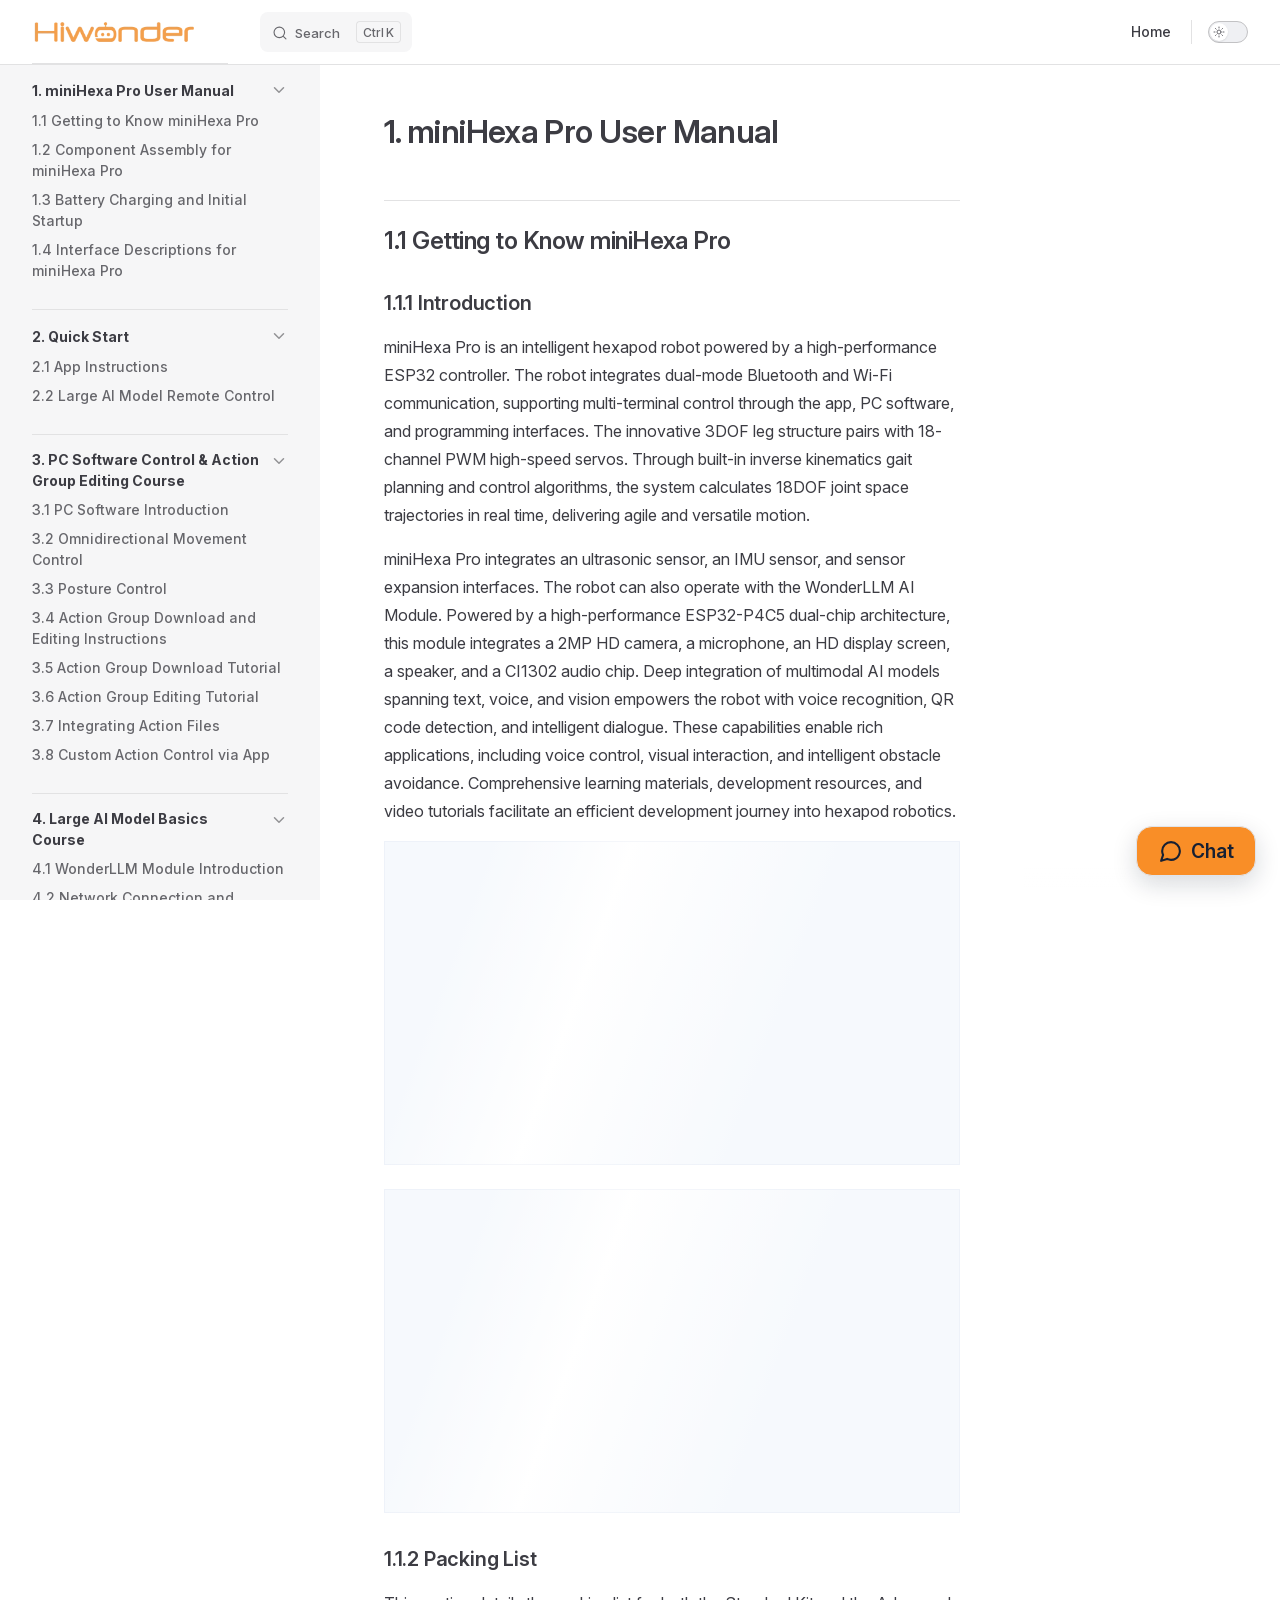
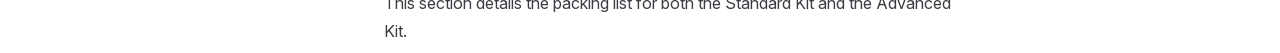
==== commit 96b9e19d: "内容修改" ====
--- a/projects/miniHexapro/en/latest/index.html
+++ b/projects/miniHexapro/en/latest/index.html
@@ -3,24 +3,24 @@
   <head>
     <meta charset="utf-8">
     <meta name="viewport" content="width=device-width,initial-scale=1">
-    <title>miniHexa Pro | miniHexa Pro Documentation</title>
+    <title>miniHexa Pro Documentation</title>
     <meta name="description" content="miniHexa Pro documentation">
     <meta name="generator" content="VitePress v1.6.4">
     <link rel="preload stylesheet" href="/projects/miniHexapro/en/latest/assets/style.do0vppZA.css" as="style">
     <link rel="preload stylesheet" href="/projects/miniHexapro/en/latest/vp-icons.css" as="style">
     
-    <script type="module" src="/projects/miniHexapro/en/latest/assets/app.fFJvxKa-.js"></script>
+    <script type="module" src="/projects/miniHexapro/en/latest/assets/app.BuuCdjgS.js"></script>
     <link rel="preload" href="/projects/miniHexapro/en/latest/assets/inter-roman-latin.Di8DUHzh.woff2" as="font" type="font/woff2" crossorigin="">
-    <link rel="modulepreload" href="/projects/miniHexapro/en/latest/assets/chunks/theme.Csxvvr4M.js">
+    <link rel="modulepreload" href="/projects/miniHexapro/en/latest/assets/chunks/theme.MRhw0Ral.js">
     <link rel="modulepreload" href="/projects/miniHexapro/en/latest/assets/chunks/framework.Bz66nvfN.js">
-    <link rel="modulepreload" href="/projects/miniHexapro/en/latest/assets/index.md.Cs4oP3wc.lean.js">
+    <link rel="modulepreload" href="/projects/miniHexapro/en/latest/assets/index.md.DX4iwshR.lean.js">
     <link rel="icon" href="/projects/miniHexapro/en/latest/favicon.ico">
     <script id="check-dark-mode">(()=>{const e=localStorage.getItem("vitepress-theme-appearance")||"auto",a=window.matchMedia("(prefers-color-scheme: dark)").matches;(!e||e==="auto"?a:e==="dark")&&document.documentElement.classList.add("dark")})();</script>
     <script id="check-mac-os">document.documentElement.classList.toggle("mac",/Mac|iPhone|iPod|iPad/i.test(navigator.platform));</script>
   </head>
   <body>
-    <div id="app"><!--[--><div class="Layout" data-v-5d98c3a5><!--[--><!--]--><!--[--><span tabindex="-1" data-v-0b0ada53></span><a href="#VPContent" class="VPSkipLink visually-hidden" data-v-0b0ada53>Skip to content</a><!--]--><!----><header class="VPNav" data-v-5d98c3a5 data-v-ae24b3ad><div class="VPNavBar" data-v-ae24b3ad data-v-6aa21345><div class="wrapper" data-v-6aa21345><div class="container" data-v-6aa21345><div class="title" data-v-6aa21345><div class="VPNavBarTitle" data-v-6aa21345 data-v-1168a8e4><a class="title" href="/projects/miniHexapro/en/latest/" data-v-1168a8e4><!--[--><!--]--><!--[--><img class="VPImage logo" src="/projects/miniHexapro/en/latest/e-logo.webp" alt data-v-8426fc1a><!--]--><!----><!--[--><!--]--></a></div></div><div class="content" data-v-6aa21345><div class="content-body" data-v-6aa21345><!--[--><!--]--><div class="VPNavBarSearch search" data-v-6aa21345><!--[--><!----><div id="local-search"><button type="button" class="DocSearch DocSearch-Button" aria-label="Search"><span class="DocSearch-Button-Container"><span class="vp-icon DocSearch-Search-Icon"></span><span class="DocSearch-Button-Placeholder">Search</span></span><span class="DocSearch-Button-Keys"><kbd class="DocSearch-Button-Key"></kbd><kbd class="DocSearch-Button-Key">K</kbd></span></button></div><!--]--></div><nav aria-labelledby="main-nav-aria-label" class="VPNavBarMenu menu" data-v-6aa21345 data-v-dc692963><span id="main-nav-aria-label" class="visually-hidden" data-v-dc692963> Main Navigation </span><!--[--><!--[--><a class="VPLink link vp-external-link-icon VPNavBarMenuLink" href="https://www.hiwonder.net/" target="_self" rel="noreferrer" tabindex="0" data-v-dc692963 data-v-e56f3d57><!--[--><span data-v-e56f3d57>Home</span><!--]--></a><!--]--><!--]--></nav><!----><div class="VPNavBarAppearance appearance" data-v-6aa21345 data-v-6c893767><button class="VPSwitch VPSwitchAppearance" type="button" role="switch" title aria-checked="false" data-v-6c893767 data-v-5337faa4 data-v-1d5665e3><span class="check" data-v-1d5665e3><span class="icon" data-v-1d5665e3><!--[--><span class="vpi-sun sun" data-v-5337faa4></span><span class="vpi-moon moon" data-v-5337faa4></span><!--]--></span></span></button></div><!----><div class="VPFlyout VPNavBarExtra extra" data-v-6aa21345 data-v-bb2aa2f0 data-v-cf11d7a2><button type="button" class="button" aria-haspopup="true" aria-expanded="false" aria-label="extra navigation" data-v-cf11d7a2><span class="vpi-more-horizontal icon" data-v-cf11d7a2></span></button><div class="menu" data-v-cf11d7a2><div class="VPMenu" data-v-cf11d7a2 data-v-b98bc113><!----><!--[--><!--[--><!----><div class="group" data-v-bb2aa2f0><div class="item appearance" data-v-bb2aa2f0><p class="label" data-v-bb2aa2f0>Appearance</p><div class="appearance-action" data-v-bb2aa2f0><button class="VPSwitch VPSwitchAppearance" type="button" role="switch" title aria-checked="false" data-v-bb2aa2f0 data-v-5337faa4 data-v-1d5665e3><span class="check" data-v-1d5665e3><span class="icon" data-v-1d5665e3><!--[--><span class="vpi-sun sun" data-v-5337faa4></span><span class="vpi-moon moon" data-v-5337faa4></span><!--]--></span></span></button></div></div></div><!----><!--]--><!--]--></div></div></div><!--[--><!--]--><button type="button" class="VPNavBarHamburger hamburger" aria-label="mobile navigation" aria-expanded="false" aria-controls="VPNavScreen" data-v-6aa21345 data-v-e5dd9c1c><span class="container" data-v-e5dd9c1c><span class="top" data-v-e5dd9c1c></span><span class="middle" data-v-e5dd9c1c></span><span class="bottom" data-v-e5dd9c1c></span></span></button></div></div></div></div><div class="divider" data-v-6aa21345><div class="divider-line" data-v-6aa21345></div></div></div><!----></header><div class="VPLocalNav empty fixed" data-v-5d98c3a5 data-v-a6f0e41e><div class="container" data-v-a6f0e41e><!----><div class="VPLocalNavOutlineDropdown" style="--vp-vh:0px;" data-v-a6f0e41e data-v-8a42e2b4><button data-v-8a42e2b4>Return to top</button><!----></div></div></div><!----><div class="VPContent" id="VPContent" data-v-5d98c3a5 data-v-1428d186><div class="VPDoc has-aside" data-v-1428d186 data-v-39a288b8><!--[--><!--]--><div class="container" data-v-39a288b8><div class="aside" data-v-39a288b8><div class="aside-curtain" data-v-39a288b8></div><div class="aside-container" data-v-39a288b8><div class="aside-content" data-v-39a288b8><div class="VPDocAside" data-v-39a288b8 data-v-3f215769><!--[--><!--]--><!--[--><!--]--><nav aria-labelledby="doc-outline-aria-label" class="VPDocAsideOutline" data-v-3f215769 data-v-a5bbad30><div class="content" data-v-a5bbad30><div class="outline-marker" data-v-a5bbad30></div><div aria-level="2" class="outline-title" id="doc-outline-aria-label" role="heading" data-v-a5bbad30>On this page</div><ul class="VPDocOutlineItem root" data-v-a5bbad30 data-v-b933a997><!--[--><!--]--></ul></div></nav><!--[--><!--]--><div class="spacer" data-v-3f215769></div><!--[--><!--]--><!----><!--[--><!--]--><!--[--><!--]--></div></div></div></div><div class="content" data-v-39a288b8><div class="content-container" data-v-39a288b8><!--[--><!--]--><main class="main" data-v-39a288b8><div style="position:relative;" class="vp-doc _projects_miniHexapro_en_latest_" data-v-39a288b8><div><h1 id="minihexa-pro" tabindex="-1">miniHexa Pro <a class="header-anchor" href="#minihexa-pro" aria-label="Permalink to &quot;miniHexa Pro&quot;">​</a></h1><div class="custom-block note"><p class="custom-block-title">NOTE</p><p>You can download the program files and PDF guides from this <a href="https://drive.google.com/drive/folders/1gPfiFNAGrsjizPvQwrudc8hm0m3OK6uP?usp=sharing" target="_blank" rel="noopener noreferrer">Google Drive</a>.</p></div></div></div></main><footer class="VPDocFooter" data-v-39a288b8 data-v-e257564d><!--[--><!--]--><!----><!----></footer><!--[--><!--]--></div></div></div><!--[--><!--]--></div></div><!----><!--[--><!--]--></div><!--[--><!----><!--]--><!----><div class="feedback-widget"><!----><button class="feedback-widget__trigger" type="button" aria-expanded="false" aria-label="Open feedback form"><span class="feedback-widget__icon" aria-hidden="true"><svg viewBox="0 0 24 24" focusable="false"><path d="M21 11.5a8.4 8.4 0 0 1-.9 3.8 8.5 8.5 0 0 1-7.6 4.7 8.4 8.4 0 0 1-3.8-.9L3 21l1.9-5.7A8.4 8.4 0 0 1 4 11.5 8.5 8.5 0 0 1 12.5 3 8.5 8.5 0 0 1 21 11.5Z"></path></svg></span><span>Chat</span></button></div><!--]--></div>
-    <script>window.__VP_HASH_MAP__=JSON.parse("{\"docs_index.md\":\"li0yaONf\",\"index.md\":\"Cs4oP3wc\"}");window.__VP_SITE_DATA__=JSON.parse("{\"lang\":\"en-US\",\"dir\":\"ltr\",\"title\":\"miniHexa Pro Documentation\",\"description\":\"miniHexa Pro documentation\",\"base\":\"/projects/miniHexapro/en/latest/\",\"head\":[],\"router\":{\"prefetchLinks\":true},\"appearance\":true,\"themeConfig\":{\"siteTitle\":false,\"logo\":\"/e-logo.webp\",\"outline\":[2,3],\"search\":{\"provider\":\"local\",\"options\":{\"translations\":{\"button\":{\"buttonText\":\"Search\",\"buttonAriaLabel\":\"Search\"},\"modal\":{\"searchBox\":{\"resetButtonTitle\":\"Clear search query\",\"resetButtonAriaLabel\":\"Clear search query\",\"cancelButtonText\":\"Cancel\",\"cancelButtonAriaLabel\":\"Cancel\"},\"startScreen\":{\"recentSearchTitle\":\"Recent Searches\",\"noRecentSearchText\":\"No recent searches\",\"suggestedQueryTitle\":\"Suggested Queries\"},\"noResultsScreen\":{\"noResultsText\":\"No results found for\",\"suggestedQueryText\":\"You can try searching for\",\"reportMissingResultsText\":\"Have any queries?\",\"reportMissingResultsLinkText\":\"Report here\"},\"footer\":{\"selectText\":\"to select\",\"navigateText\":\"to navigate\",\"closeText\":\"to close\"}}}}},\"nav\":[{\"text\":\"Home\",\"link\":\"https://www.hiwonder.net/\",\"target\":\"_self\"}],\"sidebar\":[]},\"locales\":{},\"scrollOffset\":134,\"cleanUrls\":false}");</script>
+    <div id="app"><!--[--><div class="page-redirect" style="text-align:center;padding:100px 20px;"><p>Redirecting to content page...</p><p><a href="/projects/miniHexapro/en/latest/docs/1. miniHexa Pro User Manual.html" target="_self">If you are not redirected automatically, click here</a></p></div><!--[--><!----><!--]--><!----><div class="feedback-widget"><!----><button class="feedback-widget__trigger" type="button" aria-expanded="false" aria-label="Open feedback form"><span class="feedback-widget__icon" aria-hidden="true"><svg viewBox="0 0 24 24" focusable="false"><path d="M21 11.5a8.4 8.4 0 0 1-.9 3.8 8.5 8.5 0 0 1-7.6 4.7 8.4 8.4 0 0 1-3.8-.9L3 21l1.9-5.7A8.4 8.4 0 0 1 4 11.5 8.5 8.5 0 0 1 12.5 3 8.5 8.5 0 0 1 21 11.5Z"></path></svg></span><span>Chat</span></button></div><!--]--></div>
+    <script>window.__VP_HASH_MAP__=JSON.parse("{\"docs_1. minihexa pro user manual.md\":\"Csi99Typ\",\"docs_2. quick start.md\":\"BFzeP5-8\",\"docs_3. pc software control _ action group editing course.md\":\"CeLJfB5W\",\"docs_4. large ai model basics course.md\":\"DUe5BjcE\",\"docs_index.md\":\"BtCxrcVn\",\"index.md\":\"DX4iwshR\"}");window.__VP_SITE_DATA__=JSON.parse("{\"lang\":\"en-US\",\"dir\":\"ltr\",\"title\":\"miniHexa Pro Documentation\",\"description\":\"miniHexa Pro documentation\",\"base\":\"/projects/miniHexapro/en/latest/\",\"head\":[],\"router\":{\"prefetchLinks\":true},\"appearance\":true,\"themeConfig\":{\"siteTitle\":false,\"logo\":\"/e-logo.webp\",\"outline\":[2,3],\"search\":{\"provider\":\"local\",\"options\":{\"translations\":{\"button\":{\"buttonText\":\"Search\",\"buttonAriaLabel\":\"Search\"},\"modal\":{\"searchBox\":{\"resetButtonTitle\":\"Clear search query\",\"resetButtonAriaLabel\":\"Clear search query\",\"cancelButtonText\":\"Cancel\",\"cancelButtonAriaLabel\":\"Cancel\"},\"startScreen\":{\"recentSearchTitle\":\"Recent Searches\",\"noRecentSearchText\":\"No recent searches\",\"suggestedQueryTitle\":\"Suggested Queries\"},\"noResultsScreen\":{\"noResultsText\":\"No results found for\",\"suggestedQueryText\":\"You can try searching for\",\"reportMissingResultsText\":\"Have any queries?\",\"reportMissingResultsLinkText\":\"Report here\"},\"footer\":{\"selectText\":\"to select\",\"navigateText\":\"to navigate\",\"closeText\":\"to close\"}}}}},\"nav\":[{\"text\":\"Home\",\"link\":\"https://www.hiwonder.net/\",\"target\":\"_self\"}],\"sidebar\":[{\"text\":\"1. miniHexa Pro User Manual\",\"link\":\"/docs/1.%20miniHexa%20Pro%20User%20Manual.html\",\"collapsed\":false,\"items\":[{\"text\":\"1.1 Getting to Know miniHexa Pro\",\"link\":\"/docs/1.%20miniHexa%20Pro%20User%20Manual.html#_1-1-getting-to-know-minihexa-pro\"},{\"text\":\"1.2 Component Assembly for miniHexa Pro\",\"link\":\"/docs/1.%20miniHexa%20Pro%20User%20Manual.html#_1-2-component-assembly-for-minihexa-pro\"},{\"text\":\"1.3 Battery Charging and Initial Startup\",\"link\":\"/docs/1.%20miniHexa%20Pro%20User%20Manual.html#_1-3-battery-charging-and-initial-startup\"},{\"text\":\"1.4 Interface Descriptions for miniHexa Pro\",\"link\":\"/docs/1.%20miniHexa%20Pro%20User%20Manual.html#_1-4-interface-descriptions-for-minihexa-pro\"}]},{\"text\":\"2. Quick Start\",\"link\":\"/docs/2.%20Quick%20Start.html\",\"collapsed\":false,\"items\":[{\"text\":\"2.1 App Instructions\",\"link\":\"/docs/2.%20Quick%20Start.html#_2-1-app-instructions\"},{\"text\":\"2.2 Large AI Model Remote Control\",\"link\":\"/docs/2.%20Quick%20Start.html#_2-2-large-ai-model-remote-control\"}]},{\"text\":\"3. PC Software Control & Action Group Editing Course\",\"link\":\"/docs/3.%20PC%20Software%20Control%20&%20Action%20Group%20Editing%20Course.html\",\"collapsed\":false,\"items\":[{\"text\":\"3.1 PC Software Introduction\",\"link\":\"/docs/3.%20PC%20Software%20Control%20&%20Action%20Group%20Editing%20Course.html#_3-1-pc-software-introduction\"},{\"text\":\"3.2 Omnidirectional Movement Control\",\"link\":\"/docs/3.%20PC%20Software%20Control%20&%20Action%20Group%20Editing%20Course.html#_3-2-omnidirectional-movement-control\"},{\"text\":\"3.3 Posture Control\",\"link\":\"/docs/3.%20PC%20Software%20Control%20&%20Action%20Group%20Editing%20Course.html#_3-3-posture-control\"},{\"text\":\"3.4 Action Group Download and Editing Instructions\",\"link\":\"/docs/3.%20PC%20Software%20Control%20&%20Action%20Group%20Editing%20Course.html#_3-4-action-group-download-and-editing-instructions\"},{\"text\":\"3.5 Action Group Download Tutorial\",\"link\":\"/docs/3.%20PC%20Software%20Control%20&%20Action%20Group%20Editing%20Course.html#_3-5-action-group-download-tutorial\"},{\"text\":\"3.6 Action Group Editing Tutorial\",\"link\":\"/docs/3.%20PC%20Software%20Control%20&%20Action%20Group%20Editing%20Course.html#_3-6-action-group-editing-tutorial\"},{\"text\":\"3.7 Integrating Action Files\",\"link\":\"/docs/3.%20PC%20Software%20Control%20&%20Action%20Group%20Editing%20Course.html#_3-7-integrating-action-files\"},{\"text\":\"3.8 Custom Action Control via App\",\"link\":\"/docs/3.%20PC%20Software%20Control%20&%20Action%20Group%20Editing%20Course.html#_3-8-custom-action-control-via-app\"}]},{\"text\":\"4. Large AI Model Basics Course\",\"link\":\"/docs/4.%20Large%20AI%20Model%20Basics%20Course.html\",\"collapsed\":false,\"items\":[{\"text\":\"4.1 WonderLLM Module Introduction\",\"link\":\"/docs/4.%20Large%20AI%20Model%20Basics%20Course.html#_4-1-wonderllm-module-introduction\"},{\"text\":\"4.2 Network Connection and Configuration\",\"link\":\"/docs/4.%20Large%20AI%20Model%20Basics%20Course.html#_4-2-network-connection-and-configuration\"},{\"text\":\"4.3 Volume Control\",\"link\":\"/docs/4.%20Large%20AI%20Model%20Basics%20Course.html#_4-3-volume-control\"},{\"text\":\"4.4 Chat Mode\",\"link\":\"/docs/4.%20Large%20AI%20Model%20Basics%20Course.html#_4-4-chat-mode\"},{\"text\":\"4.5 Expression Mode\",\"link\":\"/docs/4.%20Large%20AI%20Model%20Basics%20Course.html#_4-5-expression-mode\"},{\"text\":\"4.6 Camera Mode\",\"link\":\"/docs/4.%20Large%20AI%20Model%20Basics%20Course.html#_4-6-camera-mode\"},{\"text\":\"4.7 Smart Chat\",\"link\":\"/docs/4.%20Large%20AI%20Model%20Basics%20Course.html#_4-7-smart-chat\"},{\"text\":\"4.8 Smart Visual Scene Understanding\",\"link\":\"/docs/4.%20Large%20AI%20Model%20Basics%20Course.html#_4-8-smart-visual-scene-understanding\"},{\"text\":\"4.9 Wake Word Modification\",\"link\":\"/docs/4.%20Large%20AI%20Model%20Basics%20Course.html#_4-9-wake-word-modification\"},{\"text\":\"4.10 Firmware Flashing\",\"link\":\"/docs/4.%20Large%20AI%20Model%20Basics%20Course.html#_4-10-firmware-flashing\"}]}]},\"locales\":{},\"scrollOffset\":134,\"cleanUrls\":false}");</script>
     
   </body>
 </html>
